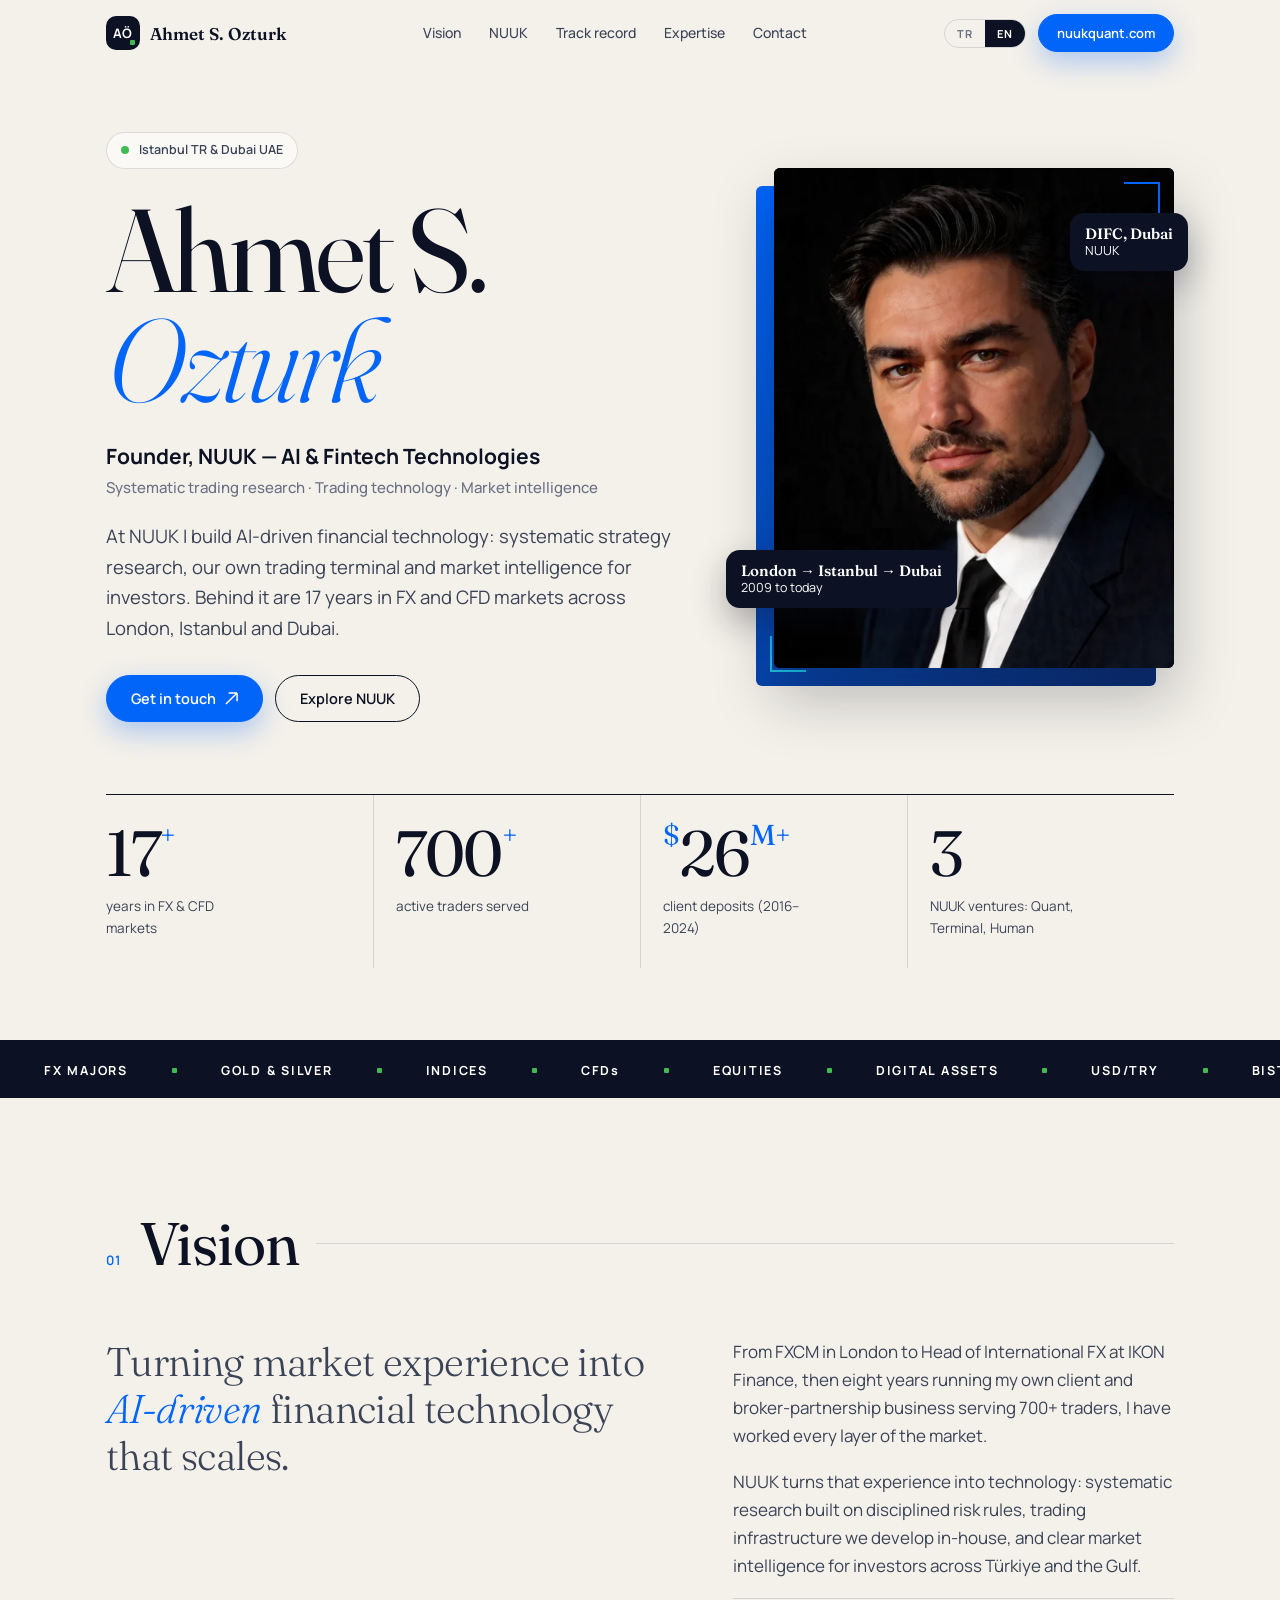
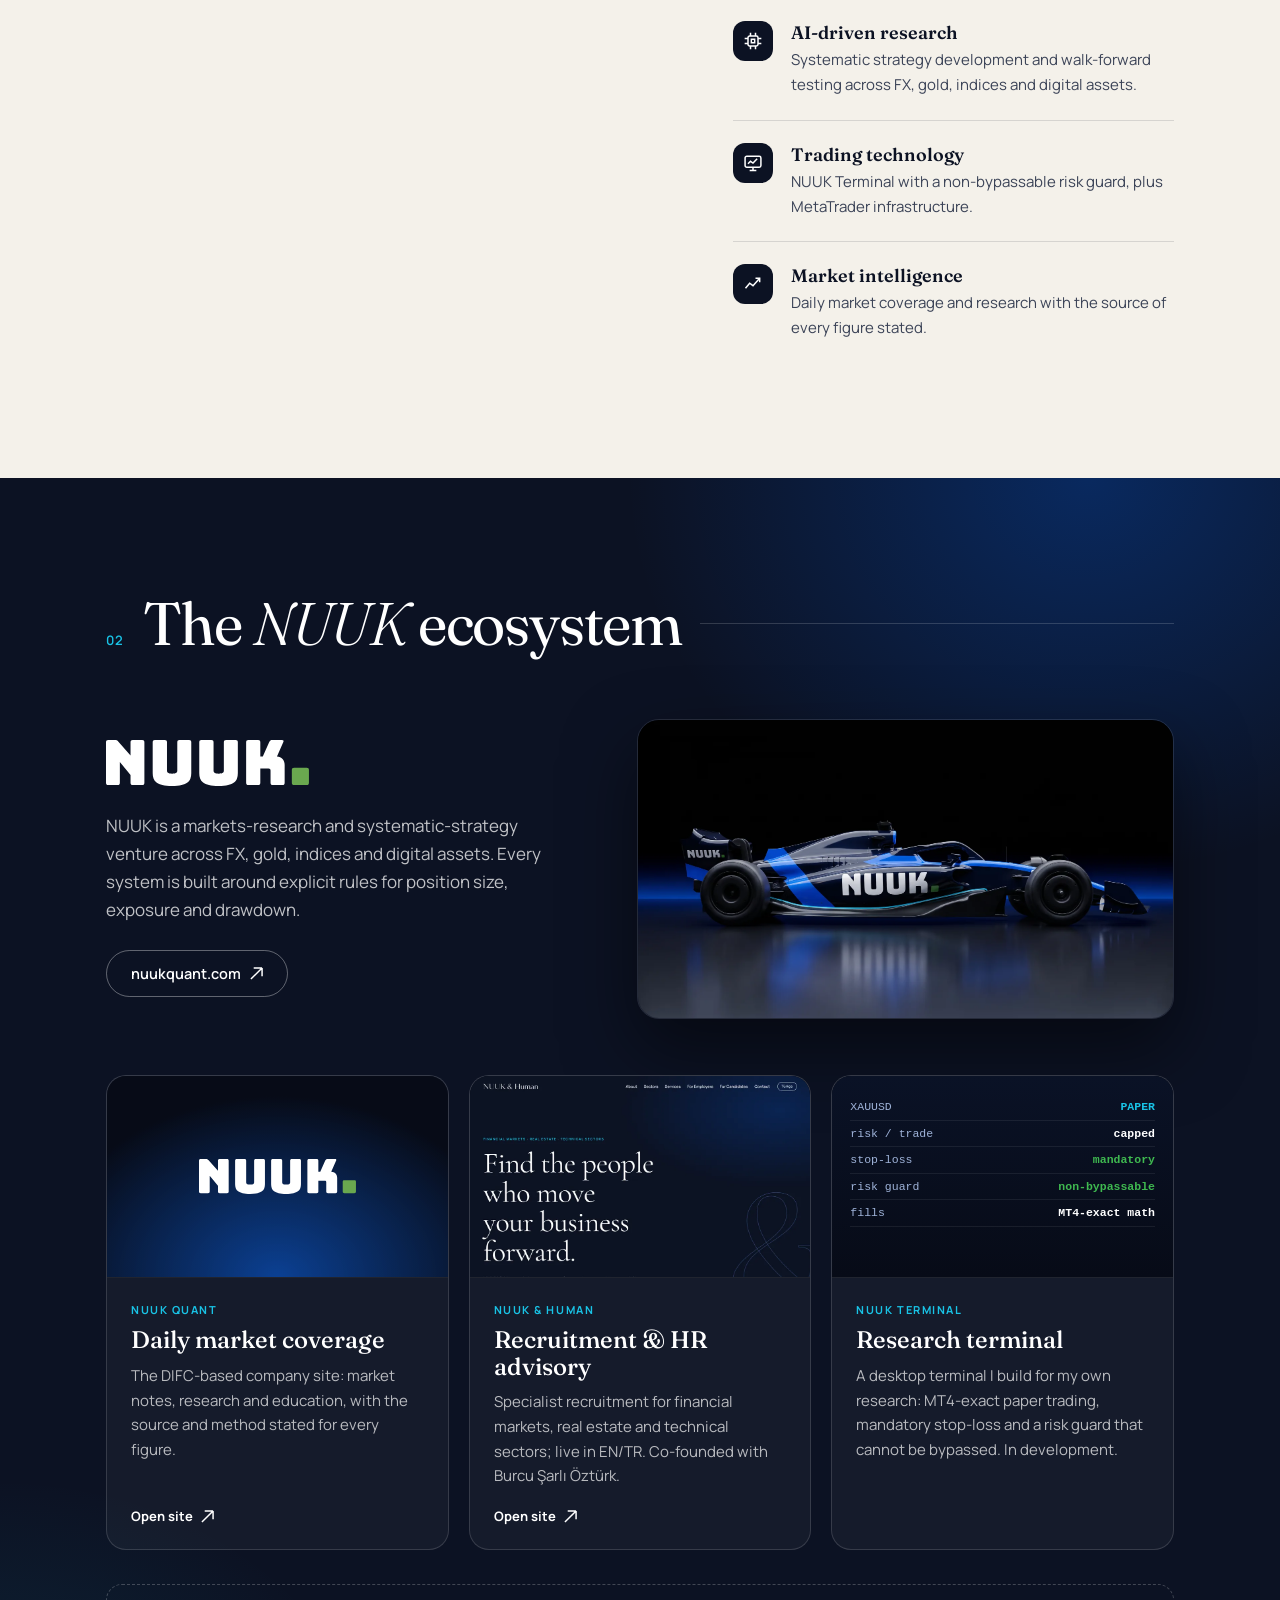
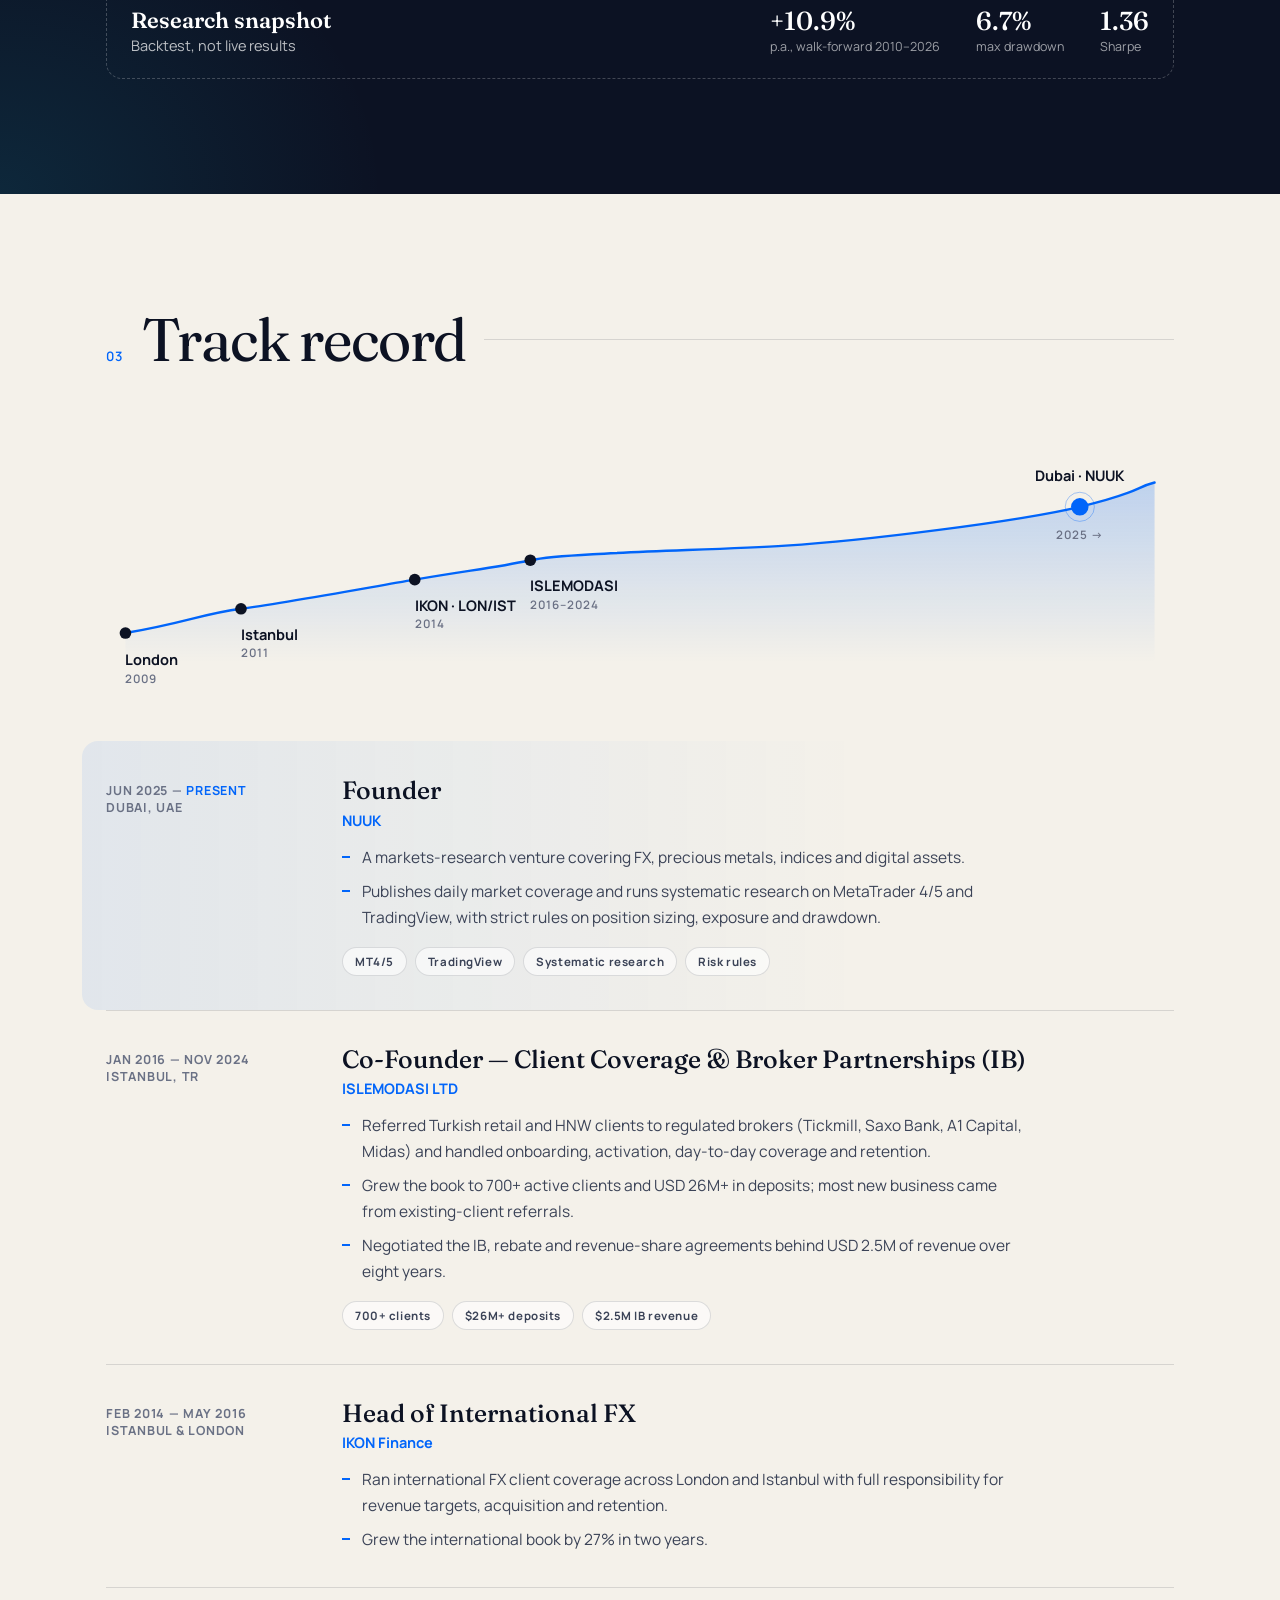
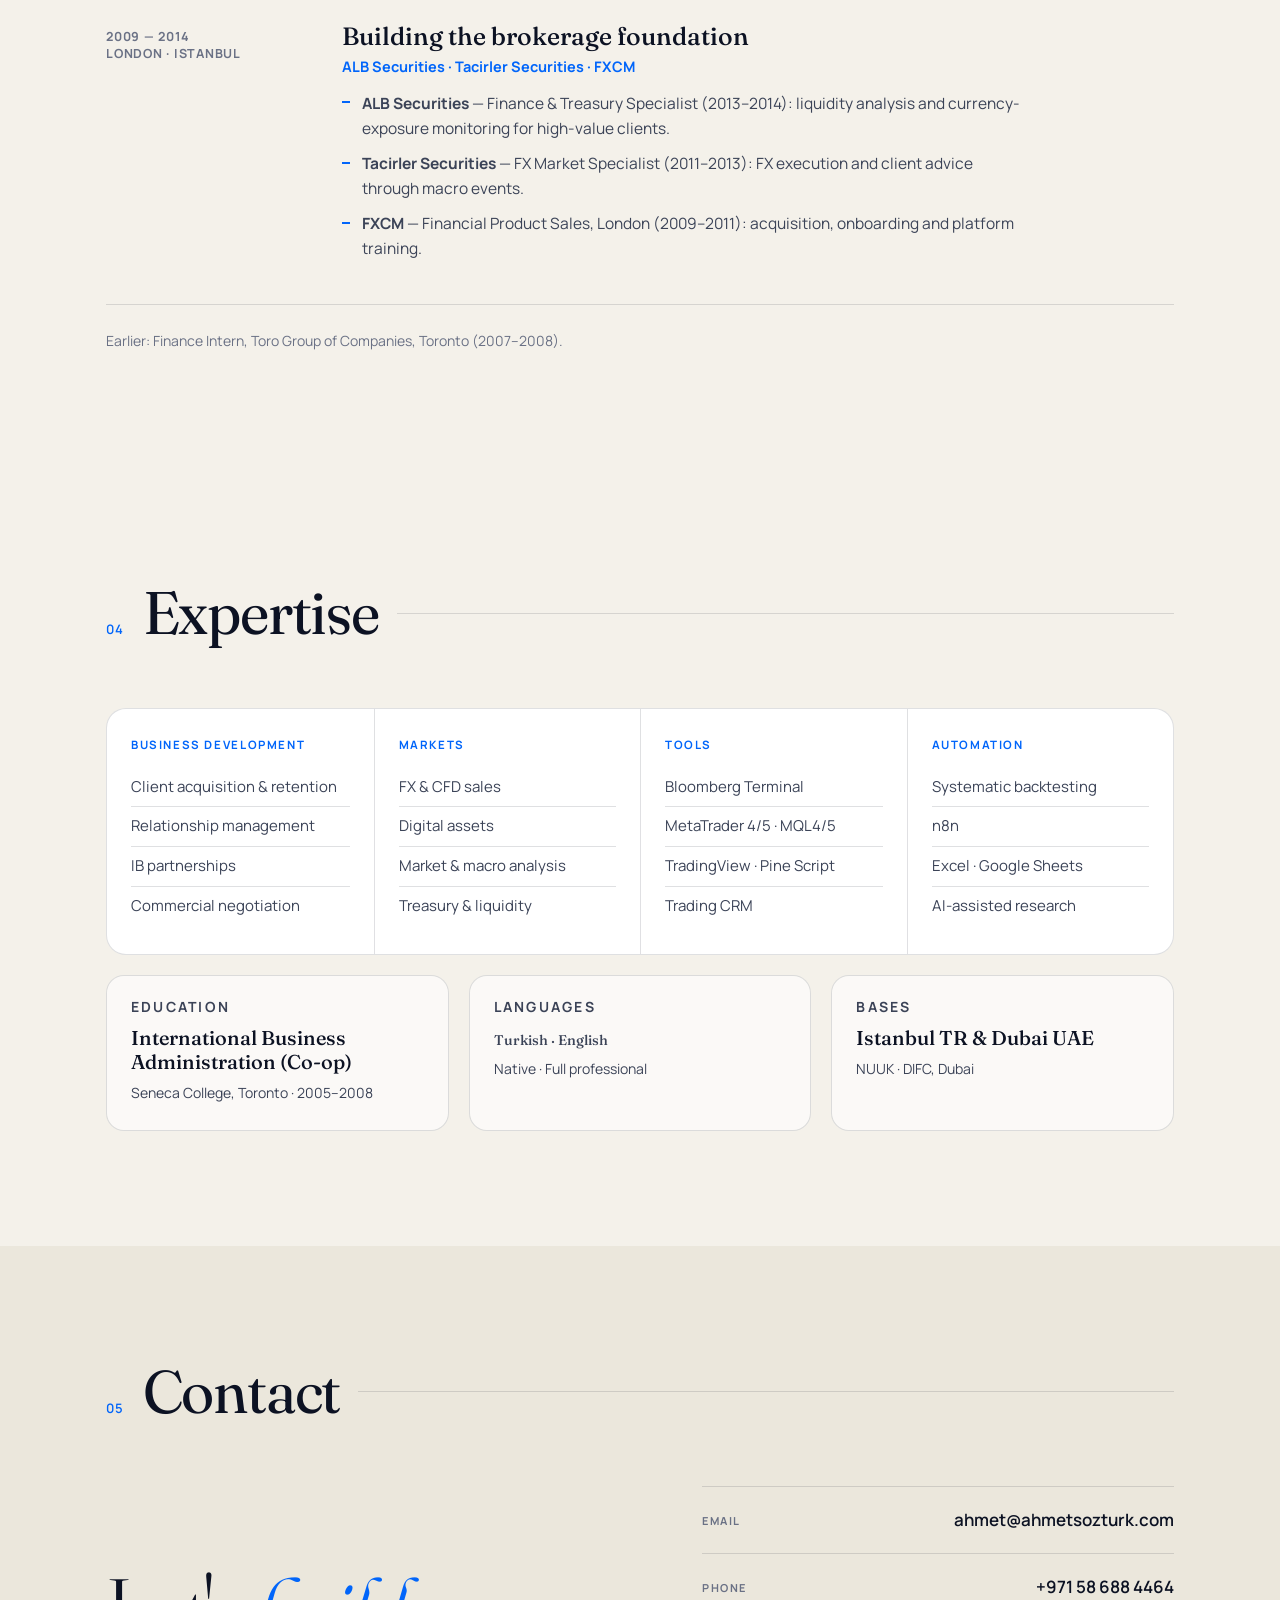
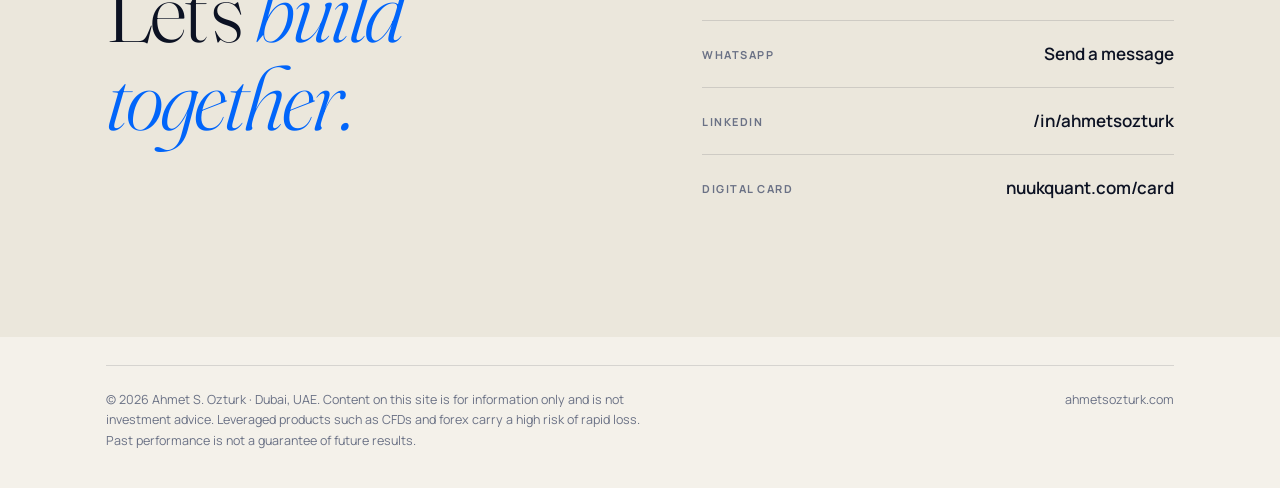
==== index.html @ fd81c2d7 "feat: reposition site as NUUK founder, AI & fintech technologies Co-Authored-By: Claude Opus 5.5 <no" ====
<!DOCTYPE html>
<html lang="en" class="no-js">
<head>
<meta charset="UTF-8">
<meta name="viewport" content="width=device-width,initial-scale=1">
<title>Ahmet S. Ozturk — Founder of NUUK | AI &amp; Fintech Technologies, Istanbul &amp; Dubai</title>
<meta name="description" content="Ahmet S. Ozturk is the founder of NUUK, building AI-driven fintech: systematic trading research, a proprietary trading terminal and market intelligence. 17 years in FX and CFD markets across London, Istanbul and Dubai.">
<meta name="author" content="Ahmet S. Ozturk">
<meta name="robots" content="index, follow, max-image-preview:large">
<meta name="theme-color" content="#f4f1ea">
<link rel="canonical" href="https://ahmetsozturk.com/">
<link rel="icon" type="image/svg+xml" href="assets/favicon.svg">
<link rel="apple-touch-icon" href="assets/apple-touch-icon.png">
<meta property="og:type" content="profile">
<meta property="og:url" content="https://ahmetsozturk.com/">
<meta property="og:site_name" content="Ahmet S. Ozturk">
<meta property="og:title" content="Ahmet S. Ozturk — Founder of NUUK · AI &amp; Fintech Technologies">
<meta property="og:description" content="Building AI-driven fintech at NUUK: systematic trading research, a proprietary trading terminal and market intelligence. Istanbul &amp; Dubai.">
<meta property="og:image" content="https://ahmetsozturk.com/assets/og-image.png">
<meta property="og:image:width" content="1200"><meta property="og:image:height" content="630">
<meta property="og:image:alt" content="Ahmet S. Ozturk — Founder of NUUK, AI &amp; Fintech Technologies">
<meta property="og:locale" content="en_US"><meta property="og:locale:alternate" content="tr_TR">
<meta name="twitter:card" content="summary_large_image">
<meta name="twitter:title" content="Ahmet S. Ozturk — Founder of NUUK · AI &amp; Fintech">
<meta name="twitter:description" content="AI-driven fintech at NUUK: trading research, a proprietary terminal and market intelligence. Istanbul &amp; Dubai.">
<meta name="twitter:image" content="https://ahmetsozturk.com/assets/og-image.png">
<script type="application/ld+json">
{"@context":"https://schema.org","@type":"Person","name":"Ahmet S. Ozturk","givenName":"Ahmet","familyName":"Ozturk","url":"https://ahmetsozturk.com/","image":"https://ahmetsozturk.com/assets/og-image.png","jobTitle":"Founder, NUUK — AI & Fintech Technologies","email":"mailto:ahmet@ahmetsozturk.com","telephone":"+971586884464","knowsLanguage":["en","tr"],"address":{"@type":"PostalAddress","addressLocality":"Dubai","addressCountry":"AE"},"worksFor":{"@type":"Organization","name":"NUUK","url":"https://www.nuukquant.com/"},"alumniOf":{"@type":"CollegeOrUniversity","name":"Seneca College of Applied Arts and Technology"},"knowsAbout":["Fintech","AI-driven trading research","Systematic trading","Trading technology","FX and CFD markets","Digital assets","Market and macro analysis"],"sameAs":["https://www.linkedin.com/in/ahmetsozturk/","https://www.nuukquant.com/"]}
</script>
<link rel="preconnect" href="https://fonts.googleapis.com"><link rel="preconnect" href="https://fonts.gstatic.com" crossorigin>
<link href="https://fonts.googleapis.com/css2?family=Fraunces:ital,opsz,wght@0,9..144,300;0,9..144,400;0,9..144,500;0,9..144,600;1,9..144,300&family=Manrope:wght@400;500;600;700&display=swap" rel="stylesheet">
<link rel="stylesheet" href="assets/css/site.css">
</head>
<body>
<a class="skip" href="#main"><span data-tr>İçeriğe geç</span><span data-en>Skip to content</span></a>
<nav class="top" aria-label="Main">
  <div class="nav-in">
    <a href="#top" class="brand"><span class="mono" aria-hidden="true">AÖ</span>Ahmet S. Ozturk</a>
    <div class="links">
      <a href="#profile"><span data-tr>Vizyon</span><span data-en>Vision</span></a>
      
      <a href="#nuuk">NUUK</a>
      <a href="#career"><span data-tr>Yolculuk</span><span data-en>Track record</span></a>
      <a href="#skills"><span data-tr>Uzmanlık</span><span data-en>Expertise</span></a>
      <a href="#contact"><span data-tr>İletişim</span><span data-en>Contact</span></a>
    </div>
    <div class="nav-r">
      <div class="lang" role="group" aria-label="Language"><button data-l="tr" aria-pressed="false">TR</button><button data-l="en" aria-pressed="true">EN</button></div>
      <a class="btn solid sm" href="https://www.nuukquant.com/" target="_blank" rel="noopener">nuukquant.com</a>
    </div>
  </div>
</nav>

<main id="main">
<header class="hero" id="top">
  <div class="wrap">
    <div class="hero-grid">
      <div>
        <div class="avail rv"><i></i>Istanbul TR &amp; Dubai UAE</div>
        <h1 class="rv">Ahmet S.<br><em>Ozturk</em></h1>
        <p class="role rv"><span data-tr>Kurucu, NUUK — Yapay Zekâ ve Fintech Teknolojileri</span><span data-en>Founder, NUUK — AI &amp; Fintech Technologies</span></p>
        <p class="sub rv"><span data-tr>Sistematik trading araştırması · Trading teknolojisi · Piyasa istihbaratı</span><span data-en>Systematic trading research · Trading technology · Market intelligence</span></p>
        <p class="lead rv"><span data-tr>NUUK’ta yapay zekâ destekli finans teknolojileri geliştiriyorum: sistematik strateji araştırması, kendi trading terminalimiz ve yatırımcılar için piyasa istihbaratı. Arkasında Londra, İstanbul ve Dubai’de 17 yıllık FX ve CFD piyasa deneyimi var.</span><span data-en>At NUUK I build AI-driven financial technology: systematic strategy research, our own trading terminal and market intelligence for investors. Behind it are 17 years in FX and CFD markets across London, Istanbul and Dubai.</span></p>
        <div class="cta rv">
          <a class="btn solid" href="#contact"><span data-tr>İletişime geç</span><span data-en>Get in touch</span> <svg width="13" height="13" viewBox="0 0 14 14" fill="none" aria-hidden="true"><path d="M1 13L13 1M13 1H4M13 1V10" stroke="currentColor" stroke-width="1.6"/></svg></a>
          <a class="btn line" href="#nuuk"><span data-tr>NUUK’u keşfet</span><span data-en>Explore NUUK</span></a>
        </div>
      </div>
      <div class="arch rv" aria-hidden="false">
        <div class="arch-ring"></div>
        <div class="arch-clip">
          
          <img class="me" src="assets/img/portrait-900.webp" srcset="assets/img/portrait-560.webp 560w, assets/img/portrait-900.webp 900w" sizes="430px" width="900" height="1117" alt="Portrait of Ahmet S. Ozturk" fetchpriority="high">
        </div>
        <div class="tag a"><b>London → Istanbul → Dubai</b><span data-tr>2009'dan bugüne</span><span data-en>2009 to today</span></div>
        <div class="tag b"><b>DIFC, Dubai</b>NUUK</div>
      </div>
    </div>
    <div class="stats rv">
      <div class="stat"><div class="n"><span data-count="17">17</span><sup>+</sup></div><div class="l"><span data-tr>yıl FX ve CFD piyasalarında</span><span data-en>years in FX &amp; CFD markets</span></div></div>
      <div class="stat"><div class="n"><span data-count="700">700</span><sup>+</sup></div><div class="l"><span data-tr>hizmet verilen aktif trader</span><span data-en>active traders served</span></div></div>
      <div class="stat"><div class="n"><sup>$</sup><span data-count="26">26</span><sup>M+</sup></div><div class="l"><span data-tr>müşteri yatırımı (2016–2024)</span><span data-en>client deposits (2016–2024)</span></div></div>
      <div class="stat"><div class="n"><span data-count="3">3</span></div><div class="l"><span data-tr>NUUK girişimi: Quant, Terminal, Human</span><span data-en>NUUK ventures: Quant, Terminal, Human</span></div></div>
    </div>
  </div>
  <div class="ticker" aria-hidden="true" style="margin-top:72px"><div class="ticker-in">
    <span>FX MAJORS</span><span>GOLD &amp; SILVER</span><span>INDICES</span><span>CFDs</span><span>EQUITIES</span><span>DIGITAL ASSETS</span><span>USD/TRY</span><span>BIST 100</span><span>MACRO</span><span>IB PARTNERSHIPS</span><span>FX MAJORS</span><span>GOLD &amp; SILVER</span><span>INDICES</span><span>CFDs</span><span>EQUITIES</span><span>DIGITAL ASSETS</span><span>USD/TRY</span><span>BIST 100</span><span>MACRO</span><span>IB PARTNERSHIPS</span>
  </div></div>
</header>

<section id="profile">
  <div class="wrap">
    <div class="head rv"><span class="num">01</span><h2><span data-tr>Vizyon</span><span data-en>Vision</span></h2><span class="rule"></span></div>
    <div class="profile">
      <div class="rv">
        <p class="pull"><span data-tr>Piyasa tecrübesini <em>yapay zekâ ile</em> ölçeklenebilir finans teknolojisine dönüştürüyorum.</span><span data-en>Turning market experience into <em>AI-driven</em> financial technology that scales.</span></p>
      </div>
      <div class="rv">
        <p><span data-tr>FXCM Londra’dan IKON Finance’teki Uluslararası FX Başkanlığı’na, ardından sekiz yıl boyunca 700’ü aşkın trader’a hizmet veren kendi müşteri ve aracı kurum ortaklığı işime kadar piyasaların her katmanında çalıştım.</span><span data-en>From FXCM in London to Head of International FX at IKON Finance, then eight years running my own client and broker-partnership business serving 700+ traders, I have worked every layer of the market.</span></p>
        <p><span data-tr>NUUK bu deneyimi teknolojiye çeviriyor: disiplinli risk kurallarıyla çalışan sistematik araştırma, kendi geliştirdiğimiz trading altyapısı ve Türkiye ile Körfez’deki yatırımcılar için anlaşılır piyasa istihbaratı.</span><span data-en>NUUK turns that experience into technology: systematic research built on disciplined risk rules, trading infrastructure we develop in-house, and clear market intelligence for investors across Türkiye and the Gulf.</span></p>
        <div class="pillars">
          <div class="pillar"><span class="ic"><svg width="20" height="20" viewBox="0 0 24 24" fill="none" stroke="#fff" stroke-width="1.8"><rect x="6" y="6" width="12" height="12" rx="2"/><path d="M10 10h4v4h-4zM9 2v4M15 2v4M9 18v4M15 18v4M2 9h4M2 15h4M18 9h4M18 15h4"/></svg></span><div><b><span data-tr>Yapay zekâ destekli araştırma</span><span data-en>AI-driven research</span></b><p><span data-tr>FX, altın, endeks ve dijital varlıklarda sistematik strateji geliştirme ve walk-forward test.</span><span data-en>Systematic strategy development and walk-forward testing across FX, gold, indices and digital assets.</span></p></div></div>
          <div class="pillar"><span class="ic"><svg width="20" height="20" viewBox="0 0 24 24" fill="none" stroke="#fff" stroke-width="1.8"><rect x="2.5" y="4" width="19" height="13" rx="2"/><path d="M8 21h8M12 17v4M6 13l3-3 3 2 5-5"/></svg></span><div><b><span data-tr>Trading teknolojisi</span><span data-en>Trading technology</span></b><p><span data-tr>Atlanamayan risk korumasına sahip NUUK Terminal ve MetaTrader altyapısı.</span><span data-en>NUUK Terminal with a non-bypassable risk guard, plus MetaTrader infrastructure.</span></p></div></div>
          <div class="pillar"><span class="ic"><svg width="20" height="20" viewBox="0 0 24 24" fill="none" stroke="#fff" stroke-width="1.8"><path d="M3 17l5-6 4 3 8-9"/><path d="M15 5h5v5"/></svg></span><div><b><span data-tr>Piyasa istihbaratı</span><span data-en>Market intelligence</span></b><p><span data-tr>Günlük piyasa kapsamı ve her rakamın kaynağı belirtilmiş araştırma içerikleri.</span><span data-en>Daily market coverage and research with the source of every figure stated.</span></p></div></div>
        </div>
      </div>
    </div>
  </div>
</section>

<section id="nuuk" class="dark">
  <div class="wrap">
    <div class="head rv"><span class="num">02</span><h2><span data-tr><em>NUUK</em> ekosistemi</span><span data-en>The <em>NUUK</em> ecosystem</span></h2><span class="rule"></span></div>
    <div class="nuuk-hero">
      <div class="rv">
        <img class="wm" src="assets/img/nuuk-wordmark-white.svg" alt="NUUK" width="65" height="46">
        <p><span data-tr>NUUK; FX, altın, endeks ve dijital varlıklar üzerinde disiplinli piyasa araştırması ve sistematik strateji geliştirme girişimi. Her sistem; pozisyon büyüklüğü, maruziyet ve drawdown kurallarıyla tasarlanıyor.</span><span data-en>NUUK is a markets-research and systematic-strategy venture across FX, gold, indices and digital assets. Every system is built around explicit rules for position size, exposure and drawdown.</span></p>
        <a class="btn onDark" href="https://www.nuukquant.com/" target="_blank" rel="noopener">nuukquant.com <svg width="13" height="13" viewBox="0 0 14 14" fill="none" aria-hidden="true"><path d="M1 13L13 1M13 1H4M13 1V10" stroke="currentColor" stroke-width="1.6"/></svg></a>
      </div>
      <div class="car rv"><img src="assets/img/nuuk-f1.webp" alt="NUUK-liveried race car in a dark studio" width="900" height="502" loading="lazy"></div>
    </div>
    <div class="vgrid">
      <a class="vcard rv" href="https://www.nuukquant.com/" target="_blank" rel="noopener">
        <div class="vmedia" style="display:grid;place-items:center;background:radial-gradient(70% 90% at 50% 100%,rgb(1 101 250 / .5),#070b17)"><img src="assets/img/nuuk-wordmark-white.svg" alt="" style="width:46%;height:auto;object-fit:contain" loading="lazy"></div>
        <div class="vbody"><span class="k">NUUK Quant</span><h3><span data-tr>Günlük piyasa kapsamı</span><span data-en>Daily market coverage</span></h3><p><span data-tr>DIFC merkezli kurumsal site: piyasa notları, araştırma ve eğitim içerikleri; her rakamın kaynağı ve yöntemi belirtilir.</span><span data-en>The DIFC-based company site: market notes, research and education, with the source and method stated for every figure.</span></p><span class="go"><span data-tr>Siteyi aç</span><span data-en>Open site</span> <svg width="13" height="13" viewBox="0 0 14 14" fill="none" aria-hidden="true"><path d="M1 13L13 1M13 1H4M13 1V10" stroke="currentColor" stroke-width="1.6"/></svg></span></div>
      </a>
      <a class="vcard rv" href="https://ahmetsozt.github.io/nuukandhuman/" target="_blank" rel="noopener">
        <div class="vmedia"><img src="assets/img/nuukandhuman.webp" alt="NUUK &amp; Human website" width="1200" height="611" loading="lazy"></div>
        <div class="vbody"><span class="k">NUUK &amp; Human</span><h3><span data-tr>İşe alım ve İK danışmanlığı</span><span data-en>Recruitment &amp; HR advisory</span></h3><p><span data-tr>Finansal piyasalar, gayrimenkul ve teknik sektörlere odaklı uzman işe alım; TR/EN yayında. Burcu Şarlı Öztürk ile birlikte kuruldu.</span><span data-en>Specialist recruitment for financial markets, real estate and technical sectors; live in EN/TR. Co-founded with Burcu Şarlı Öztürk.</span></p><span class="go"><span data-tr>Siteyi aç</span><span data-en>Open site</span> <svg width="13" height="13" viewBox="0 0 14 14" fill="none" aria-hidden="true"><path d="M1 13L13 1M13 1H4M13 1V10" stroke="currentColor" stroke-width="1.6"/></svg></span></div>
      </a>
      <div class="vcard rv">
        <div class="vmedia"><div class="term" aria-hidden="true">
          <div class="r"><span>XAUUSD</span><b class="cy">PAPER</b></div><div class="r"><span>risk / trade</span><b>capped</b></div><div class="r"><span>stop-loss</span><b class="ok">mandatory</b></div><div class="r"><span>risk guard</span><b class="ok">non-bypassable</b></div><div class="r"><span>fills</span><b>MT4-exact math</b></div></div></div>
        <div class="vbody"><span class="k">NUUK Terminal</span><h3><span data-tr>Araştırma terminali</span><span data-en>Research terminal</span></h3><p><span data-tr>Kendi araştırmam için geliştirdiğim masaüstü terminal: MT4 matematiğiyle sanal işlem, zorunlu stop-loss ve atlanamayan risk koruması. Geliştirme aşamasında.</span><span data-en>A desktop terminal I build for my own research: MT4-exact paper trading, mandatory stop-loss and a risk guard that cannot be bypassed. In development.</span></p></div>
      </div>
    </div>
    <div class="note rv">
      <div><b><span data-tr>Araştırma anlık görüntüsü</span><span data-en>Research snapshot</span></b><span data-tr>Geriye dönük test; canlı sonuç değildir</span><span data-en>Backtest, not live results</span></div>
      <div class="bt"><div><strong>+10.9%</strong><span data-tr>yıllık, walk-forward 2010–2026</span><span data-en>p.a., walk-forward 2010–2026</span></div><div><strong>6.7%</strong><span data-tr>maks. drawdown</span><span data-en>max drawdown</span></div><div><strong>1.36</strong>Sharpe</div></div>
    </div>
  </div>
</section>

<section id="career">
  <div class="wrap">
    <div class="head rv"><span class="num">03</span><h2><span data-tr>Yolculuk</span><span data-en>Track record</span></h2><span class="rule"></span></div>
    <div class="route" role="img" aria-label="Career route 2009 to 2026: London, Istanbul, Dubai">
      <svg viewBox="0 0 1100 250">
        <defs><linearGradient id="rg" x1="0" y1="0" x2="0" y2="1"><stop offset="0" stop-color="#0165fa" stop-opacity=".22"/><stop offset="1" stop-color="#0165fa" stop-opacity="0"/></linearGradient></defs>
        <path class="area" d="M20 205 C80 195 100 185 139 180 S260 160 318 150 S400 138 437 130 S620 120 700 115 S940 90 1003 75 S1060 55 1080 50 L1080 235 L20 235Z"/>
        <path class="path" pathLength="1" d="M20 205 C80 195 100 185 139 180 S260 160 318 150 S400 138 437 130 S620 120 700 115 S940 90 1003 75 S1060 55 1080 50"/>
        <g fill="#0c1223"><circle cx="20" cy="205" r="6"/><circle cx="139" cy="180" r="6"/><circle cx="318" cy="150" r="6"/><circle cx="437" cy="130" r="6"/></g>
        <circle cx="1003" cy="75" r="9" fill="#0165fa"/><circle cx="1003" cy="75" r="15" fill="none" stroke="#0165fa" stroke-opacity=".35"/>
        <g text-anchor="start"><text class="city" x="20" y="238">London</text><text class="yrs" x="20" y="256">2009</text>
        <text class="city" x="139" y="212">Istanbul</text><text class="yrs" x="139" y="230">2011</text>
        <text class="city" x="318" y="182">IKON · LON/IST</text><text class="yrs" x="318" y="200">2014</text>
        <text class="city" x="437" y="162">ISLEMODASI</text><text class="yrs" x="437" y="180">2016–2024</text></g>
        <text class="city" x="1003" y="48" text-anchor="middle">Dubai · NUUK</text><text class="yrs" x="1003" y="108" text-anchor="middle">2025 →</text>
      </svg>
    </div>

    <div class="job hl rv">
      <div class="when">Jun 2025 — <span class="now"><span data-tr>Şu an</span><span data-en>Present</span></span><br>Dubai, UAE</div>
      <div><h3><span data-tr>Kurucu</span><span data-en>Founder</span></h3><div class="co">NUUK</div>
        <ul><li><span data-tr>FX, kıymetli madenler, endeksler ve dijital varlıkları kapsayan bir piyasa araştırma girişimi.</span><span data-en>A markets-research venture covering FX, precious metals, indices and digital assets.</span></li>
        <li><span data-tr>Günlük piyasa kapsamı yayınlıyor; MetaTrader 4/5 ve TradingView üzerinde pozisyon büyüklüğü, maruziyet ve drawdown kurallarıyla sistematik araştırma yürütüyorum.</span><span data-en>Publishes daily market coverage and runs systematic research on MetaTrader 4/5 and TradingView, with strict rules on position sizing, exposure and drawdown.</span></li></ul>
        <div class="chips"><span class="chip">MT4/5</span><span class="chip">TradingView</span><span class="chip">Systematic research</span><span class="chip">Risk rules</span></div></div>
    </div>
    <div class="job rv">
      <div class="when">Jan 2016 — Nov 2024<br>Istanbul, TR</div>
      <div><h3><span data-tr>Kurucu Ortak — Müşteri Kapsama ve Aracı Kurum Ortaklıkları (IB)</span><span data-en>Co-Founder — Client Coverage &amp; Broker Partnerships (IB)</span></h3><div class="co">ISLEMODASI LTD</div>
        <ul><li><span data-tr>Türk bireysel ve yüksek net değerli müşterileri düzenlenmiş aracı kurumlara (Tickmill, Saxo Bank, A1 Capital, Midas) yönlendirdim; onboarding, aktivasyon, günlük kapsama ve elde tutmayı yönettim.</span><span data-en>Referred Turkish retail and HNW clients to regulated brokers (Tickmill, Saxo Bank, A1 Capital, Midas) and handled onboarding, activation, day-to-day coverage and retention.</span></li>
        <li><span data-tr>Portföyü 700+ aktif müşteriye ve 26M$+ yatırıma büyüttüm; yeni işin çoğu mevcut müşteri tavsiyelerinden geldi.</span><span data-en>Grew the book to 700+ active clients and USD 26M+ in deposits; most new business came from existing-client referrals.</span></li>
        <li><span data-tr>Sekiz yılda 2,5M$ gelirin arkasındaki IB, rebate ve gelir paylaşımı anlaşmalarını müzakere ettim.</span><span data-en>Negotiated the IB, rebate and revenue-share agreements behind USD 2.5M of revenue over eight years.</span></li></ul>
        <div class="chips"><span class="chip">700+ clients</span><span class="chip">$26M+ deposits</span><span class="chip">$2.5M IB revenue</span></div></div>
    </div>
    <div class="job rv">
      <div class="when">Feb 2014 — May 2016<br>Istanbul &amp; London</div>
      <div><h3><span data-tr>Uluslararası FX Başkanı</span><span data-en>Head of International FX</span></h3><div class="co">IKON Finance</div>
        <ul><li><span data-tr>Londra ve İstanbul'da uluslararası FX müşteri kapsamasını, gelir hedefi, kazanım ve elde tutma sorumluluğuyla yönettim.</span><span data-en>Ran international FX client coverage across London and Istanbul with full responsibility for revenue targets, acquisition and retention.</span></li>
        <li><span data-tr>Uluslararası portföyü iki yılda %27 büyüttüm.</span><span data-en>Grew the international book by 27% in two years.</span></li></ul></div>
    </div>
    <div class="job rv">
      <div class="when">2009 — 2014<br>London · Istanbul</div>
      <div><h3><span data-tr>Kurumsal piyasalarda yükseliş</span><span data-en>Building the brokerage foundation</span></h3><div class="co">ALB Securities · Tacirler Securities · FXCM</div>
        <ul><li><b>ALB Securities</b> — <span data-tr>Finans ve Hazine Uzmanı (2013–2014): yüksek değerli müşteriler için likidite analizi, kur maruziyeti takibi.</span><span data-en>Finance &amp; Treasury Specialist (2013–2014): liquidity analysis and currency-exposure monitoring for high-value clients.</span></li>
        <li><b>Tacirler Securities</b> — <span data-tr>Döviz Piyasası Uzmanı (2011–2013): FX işlemleri, makro olaylarda müşteri danışmanlığı.</span><span data-en>FX Market Specialist (2011–2013): FX execution and client advice through macro events.</span></li>
        <li><b>FXCM</b> — <span data-tr>Finansal Ürün Satışı, Londra (2009–2011): müşteri kazanımı, onboarding ve platform eğitimi.</span><span data-en>Financial Product Sales, London (2009–2011): acquisition, onboarding and platform training.</span></li></ul></div>
    </div>
    <p class="earlier rv"><span data-tr>Daha öncesi: Finans Stajyeri, Toro Group of Companies, Toronto (2007–2008).</span><span data-en>Earlier: Finance Intern, Toro Group of Companies, Toronto (2007–2008).</span></p>
  </div>
</section>


<section id="skills">
  <div class="wrap">
    <div class="head rv"><span class="num">04</span><h2><span data-tr>Uzmanlık</span><span data-en>Expertise</span></h2><span class="rule"></span></div>
    <div class="skills rv">
      <div class="sk"><h4><span data-tr>İş geliştirme</span><span data-en>Business development</span></h4><ul><li><span data-tr>Müşteri kazanımı ve elde tutma</span><span data-en>Client acquisition &amp; retention</span></li><li><span data-tr>İlişki yönetimi</span><span data-en>Relationship management</span></li><li><span data-tr>IB ortaklıkları</span><span data-en>IB partnerships</span></li><li><span data-tr>Ticari müzakere</span><span data-en>Commercial negotiation</span></li></ul></div>
      <div class="sk"><h4><span data-tr>Piyasalar</span><span data-en>Markets</span></h4><ul><li><span data-tr>FX ve CFD satışı</span><span data-en>FX &amp; CFD sales</span></li><li><span data-tr>Dijital varlıklar</span><span data-en>Digital assets</span></li><li><span data-tr>Piyasa ve makro analiz</span><span data-en>Market &amp; macro analysis</span></li><li><span data-tr>Hazine ve likidite</span><span data-en>Treasury &amp; liquidity</span></li></ul></div>
      <div class="sk"><h4><span data-tr>Araçlar</span><span data-en>Tools</span></h4><ul><li>Bloomberg Terminal</li><li>MetaTrader 4/5 · MQL4/5</li><li>TradingView · Pine Script</li><li>Trading CRM</li></ul></div>
      <div class="sk"><h4><span data-tr>Otomasyon</span><span data-en>Automation</span></h4><ul><li><span data-tr>Sistematik backtest</span><span data-en>Systematic backtesting</span></li><li>n8n</li><li>Excel · Google Sheets</li><li><span data-tr>AI destekli araştırma</span><span data-en>AI-assisted research</span></li></ul></div>
    </div>
    <div class="edu">
      <div class="ebox rv"><span class="label"><span data-tr>Eğitim</span><span data-en>Education</span></span><b>International Business Administration (Co-op)</b><span>Seneca College, Toronto · 2005–2008</span></div>
      <div class="ebox rv"><span class="label"><span data-tr>Diller</span><span data-en>Languages</span></span><b><span data-tr>Türkçe · İngilizce</span><span data-en>Turkish · English</span></b><span><span data-tr>Ana dil · Tam profesyonel</span><span data-en>Native · Full professional</span></span></div>
      <div class="ebox rv"><span class="label"><span data-tr>Merkezler</span><span data-en>Bases</span></span><b>Istanbul TR &amp; Dubai UAE</b><span>NUUK · DIFC, Dubai</span></div>
    </div>
  </div>
</section>

<section id="contact" class="contact">
  <div class="wrap">
    <div class="head rv"><span class="num">05</span><h2><span data-tr>İletişim</span><span data-en>Contact</span></h2><span class="rule"></span></div>
    <div class="cgrid">
      <p class="big rv"><span data-tr>Birlikte <em>inşa edelim.</em></span><span data-en>Let's <em>build together.</em></span></p>
      <div class="rv">
        <a class="crow" href="mailto:ahmet@ahmetsozturk.com"><span class="k">Email</span><span class="v">ahmet@ahmetsozturk.com</span></a>
        <a class="crow" href="tel:+971586884464"><span class="k"><span data-tr>Telefon</span><span data-en>Phone</span></span><span class="v">+971 58 688 4464</span></a>
        <a class="crow" href="https://wa.me/971586884464" target="_blank" rel="noopener"><span class="k">WhatsApp</span><span class="v"><span data-tr>Mesaj gönder</span><span data-en>Send a message</span></span></a>
        <a class="crow" href="https://www.linkedin.com/in/ahmetsozturk/" target="_blank" rel="noopener"><span class="k">LinkedIn</span><span class="v">/in/ahmetsozturk</span></a>
        <a class="crow" href="https://www.nuukquant.com/card/" target="_blank" rel="noopener"><span class="k"><span data-tr>Dijital kart</span><span data-en>Digital card</span></span><span class="v">nuukquant.com/card</span></a>
      </div>
    </div>
  </div>
</section>
</main>
<footer><div class="wrap"><div class="in"><p>© 2026 Ahmet S. Ozturk · Dubai, UAE. <span data-tr>Bu sitedeki içerik bilgilendirme amaçlıdır, yatırım tavsiyesi değildir. CFD ve forex gibi kaldıraçlı ürünlerde hızlı para kaybetme riski yüksektir. Geçmiş performans gelecek sonuçların garantisi değildir.</span><span data-en>Content on this site is for information only and is not investment advice. Leveraged products such as CFDs and forex carry a high risk of rapid loss. Past performance is not a guarantee of future results.</span></p><p>ahmetsozturk.com</p></div></div></footer>
<script src="assets/js/main.js" defer></script>
</body></html>
---- assets/css/site.css ----
:root{
  --paper:#f4f1ea; --paper-2:#ebe7dc; --white:#fff;
  --ink:#0c1223; --ink-2:#3b4357; --muted:#6a7185;
  --blue:#0165fa; --cyan:#19c3e6; --green:#3fb950;
  --line:rgb(12 18 35 / .13);
  --serif:"Fraunces",Georgia,serif; --sans:"Manrope",system-ui,sans-serif;
  --maxw:1180px; --pad:clamp(20px,5vw,56px);
  --ease:cubic-bezier(.16,1,.3,1);
}
*{box-sizing:border-box;margin:0;padding:0}
html{scroll-behavior:smooth;scroll-padding-top:84px}
body{background:var(--paper);color:var(--ink);font:400 17px/1.65 var(--sans);-webkit-font-smoothing:antialiased;overflow-x:hidden}
a{color:inherit;text-decoration:none}
img{max-width:100%;display:block}
:focus-visible{outline:2px solid var(--blue);outline-offset:3px;border-radius:4px}
.wrap{max-width:var(--maxw);margin:0 auto;padding:0 var(--pad)}
.label{font:700 11.5px/1 var(--sans);letter-spacing:.16em;text-transform:uppercase;color:var(--blue)}
.skip{position:absolute;left:-999px;top:8px;background:var(--ink);color:#fff;padding:10px 14px;z-index:99;border-radius:8px}
.skip:focus{left:8px}
[data-en]{display:none}
html[lang=en] [data-tr]{display:none}
html[lang=en] [data-en]{display:revert}
html[lang=en] .btn [data-en],html[lang=en] .chip [data-en]{display:inline}

/* nav */
nav.top{position:fixed;inset:0 0 auto;z-index:50;background:rgb(244 241 234 / .8);backdrop-filter:blur(14px);border-bottom:1px solid transparent;transition:border-color .3s}
nav.top.scrolled{border-color:var(--line)}
.nav-in{max-width:var(--maxw);margin:0 auto;padding:14px var(--pad);display:flex;align-items:center;justify-content:space-between;gap:20px}
.brand{display:flex;align-items:center;gap:10px;font:600 17px var(--serif)}
.mono{width:34px;height:34px;border-radius:10px;background:var(--ink);color:#fff;display:grid;place-items:center;font:700 13px var(--sans);letter-spacing:.02em;position:relative}
.mono::after{content:"";position:absolute;right:5px;bottom:5px;width:5px;height:5px;background:var(--green);border-radius:1px}
.links{display:flex;gap:28px}
.links a{font-size:14px;font-weight:500;color:var(--ink-2);transition:color .2s}
.links a:hover{color:var(--blue)}
.nav-r{display:flex;align-items:center;gap:12px}
.lang{display:flex;border:1px solid var(--line);border-radius:99px;overflow:hidden}
.lang button{background:none;border:0;padding:6px 12px;font:700 11px var(--sans);letter-spacing:.08em;color:var(--muted);cursor:pointer}
.lang button[aria-pressed=true]{background:var(--ink);color:#fff}
.btn{display:inline-flex;align-items:center;gap:9px;padding:13px 24px;border-radius:99px;font:600 14.5px var(--sans);border:1px solid var(--ink);transition:transform .25s var(--ease),background .25s,color .25s,box-shadow .25s;cursor:pointer;white-space:nowrap}
.btn.solid{background:var(--blue);border-color:var(--blue);color:#fff;box-shadow:0 10px 28px rgb(1 101 250 / .3)}
.btn.solid:hover{transform:translateY(-2px);box-shadow:0 14px 34px rgb(1 101 250 / .42)}
.btn.line:hover{background:var(--ink);color:#fff;transform:translateY(-2px)}
.btn.sm{padding:9px 18px;font-size:13px}
.btn.onDark{border-color:rgb(255 255 255 / .35);color:#fff}
.btn.onDark:hover{background:#fff;color:var(--ink)}

/* hero */
.hero{padding:132px 0 0;position:relative}
.hero-grid{display:grid;grid-template-columns:1.15fr .85fr;gap:clamp(28px,5vw,72px);align-items:center}
.avail{display:inline-flex;align-items:center;gap:10px;padding:7px 14px;border:1px solid var(--line);border-radius:99px;background:rgb(255 255 255 / .55);font-size:12.5px;font-weight:600;color:var(--ink-2);margin-bottom:26px}
.avail i{width:8px;height:8px;border-radius:50%;background:var(--green);box-shadow:0 0 0 0 rgb(63 185 80 / .6);animation:pulse 2.2s infinite}
@keyframes pulse{70%{box-shadow:0 0 0 9px rgb(63 185 80 / 0)}100%{box-shadow:0 0 0 0 rgb(63 185 80 / 0)}}
h1{font:400 clamp(54px,9.2vw,128px)/.94 var(--serif);letter-spacing:-.03em;font-variation-settings:"opsz" 144;margin-bottom:26px}
h1 em{font-style:italic;font-weight:300;color:var(--blue)}
.role{font:700 clamp(17px,2vw,21px)/1.35 var(--sans);margin-bottom:6px}
.sub{font-size:15px;color:var(--muted);margin-bottom:20px;font-weight:500}
.lead{font-size:clamp(16px,1.6vw,18.5px);color:var(--ink-2);max-width:54ch;margin-bottom:32px}
.cta{display:flex;flex-wrap:wrap;gap:12px}

.arch{position:relative;justify-self:end;width:min(100%,400px);aspect-ratio:4/5;margin:0 0 18px 18px}
.arch-ring{position:absolute;inset:0;transform:translate(-18px,18px);background:linear-gradient(135deg,var(--blue),#0a2a6e);border-radius:6px}
.arch-ring::after{content:"";position:absolute;left:14px;bottom:14px;width:34px;height:34px;border-left:2px solid var(--cyan);border-bottom:2px solid var(--cyan)}
.arch-clip{position:absolute;inset:0;border-radius:6px;overflow:hidden;background:#05070f;box-shadow:0 30px 60px rgb(12 18 35 / .25)}
.arch-clip::before{content:"";position:absolute;right:14px;top:14px;width:34px;height:34px;border-right:2px solid var(--blue);border-top:2px solid var(--blue);z-index:2}
.arch-clip canvas{display:none}
.arch-clip img.me{position:absolute;inset:0;width:100%;height:100%;object-fit:cover;object-position:50% 20%}
.tag{position:absolute;z-index:2;background:var(--ink);color:#fff;border-radius:14px;padding:11px 15px;font-size:12.5px;line-height:1.35;box-shadow:0 14px 34px rgb(12 18 35 / .3)}
.tag b{display:block;font:600 15px var(--serif)}
.tag.a{left:-48px;bottom:60px}.tag.b{right:-14px;top:9%}

.stats{display:grid;grid-template-columns:repeat(4,1fr);margin-top:72px;border-top:1px solid var(--ink)}
.stat{padding:26px 22px 28px 0}
.stat+.stat{padding-left:22px;border-left:1px solid var(--line)}
.stat .n{font:400 clamp(40px,5vw,64px)/1 var(--serif);letter-spacing:-.02em;font-variant-numeric:tabular-nums}
.stat .n sup{font-size:.45em;vertical-align:top;color:var(--blue)}
.stat .l{margin-top:10px;font-size:13.5px;color:var(--ink-2);max-width:20ch}

/* ticker */
.ticker{margin-top:0;background:var(--ink);color:#fff;overflow:hidden;white-space:nowrap;padding:15px 0}
.ticker-in{display:inline-flex;gap:44px;animation:tick 48s linear infinite;padding-left:44px}
.ticker span{font:700 12.5px var(--sans);letter-spacing:.14em;display:inline-flex;align-items:center;gap:44px}
.ticker span::after{content:"";width:5px;height:5px;background:var(--green);border-radius:1px}
@keyframes tick{to{transform:translateX(-50%)}}

section{padding:clamp(72px,9vw,128px) 0}
.head{display:flex;align-items:baseline;gap:18px;margin-bottom:clamp(36px,5vw,64px)}
.head .num{font:600 13px var(--sans);color:var(--blue);letter-spacing:.1em}
h2{font:400 clamp(34px,5vw,60px)/1.02 var(--serif);letter-spacing:-.02em}
h2 em{font-style:italic;font-weight:300}
.head .rule{flex:1;height:1px;background:var(--line);align-self:center}

/* profile */
.profile{display:grid;grid-template-columns:1.25fr 1fr;gap:clamp(32px,6vw,88px)}
.profile>div:first-child{align-self:start;position:sticky;top:110px}
.pull{font:300 clamp(26px,3.4vw,40px)/1.18 var(--serif);letter-spacing:-.015em}
.pull em{color:var(--blue)}
.profile p{color:var(--ink-2);margin-bottom:18px;max-width:58ch}
.pillars{display:grid;gap:0;margin-top:8px}
.pillar{padding:22px 0;border-top:1px solid var(--line);display:grid;grid-template-columns:44px 1fr;gap:14px}
.pillar b{font:600 18px var(--serif);display:block;margin-bottom:4px}
.pillar span.ic{width:40px;height:40px;border-radius:12px;background:var(--ink);display:grid;place-items:center}
.pillar p{margin:0;font-size:15px}

/* route */
.route{position:relative;margin-bottom:56px}
.route svg{width:100%;height:auto;overflow:visible}
.route .path{fill:none;stroke:var(--blue);stroke-width:2.5;stroke-linecap:round;stroke-dasharray:1;stroke-dashoffset:1}
.route.in .path{animation:draw 2.4s var(--ease) forwards}
@keyframes draw{to{stroke-dashoffset:0}}
.route .area{fill:url(#rg);opacity:0;transition:opacity 1.4s .8s}
.route.in .area{opacity:1}
.route text{font-family:var(--sans)}
.route .city{font-weight:700;font-size:15px;fill:var(--ink)}
.route .yrs{font-weight:600;font-size:12px;fill:var(--muted);letter-spacing:.08em}
.job{display:grid;grid-template-columns:200px 1fr;gap:36px;padding:34px 0;border-top:1px solid var(--line)}
.job .when{font:700 12.5px var(--sans);letter-spacing:.06em;color:var(--muted);text-transform:uppercase;padding-top:6px}
.job .when .now{color:var(--blue)}
.job h3{font:500 25px/1.15 var(--serif);margin-bottom:4px}
.job .co{font-weight:700;font-size:14.5px;color:var(--blue);margin-bottom:12px}
.job ul{list-style:none;display:grid;gap:9px;max-width:68ch}
.job li{color:var(--ink-2);font-size:15.5px;padding-left:20px;position:relative}
.job li::before{content:"";position:absolute;left:0;top:.7em;width:8px;height:2px;background:var(--blue)}
.chips{display:flex;flex-wrap:wrap;gap:8px;margin-top:16px}
.chip{font:700 11.5px var(--sans);letter-spacing:.05em;padding:6px 12px;border:1px solid var(--line);border-radius:99px;background:rgb(255 255 255 / .6);color:var(--ink-2)}
.job.hl{background:linear-gradient(90deg,rgb(1 101 250 / .08),transparent 70%);margin:0 -24px;padding:34px 24px;border-radius:16px;border-top-color:transparent}
.earlier{margin-top:8px;padding-top:24px;border-top:1px solid var(--line);color:var(--muted);font-size:14px}

/* NUUK dark */
.dark{background:var(--ink);color:#fff;position:relative;overflow:hidden}
.dark::before{content:"";position:absolute;inset:0;background:radial-gradient(60% 50% at 85% 0,rgb(1 101 250 / .28),transparent 60%),radial-gradient(50% 40% at 0 100%,rgb(25 195 230 / .12),transparent 60%);pointer-events:none}
.dark .wrap{position:relative}
.dark .head .rule{background:rgb(255 255 255 / .16)}
.dark .num,.dark .label{color:var(--cyan)}
.nuuk-hero{display:grid;grid-template-columns:1fr 1.15fr;gap:clamp(28px,5vw,64px);align-items:center;margin-bottom:56px}
.nuuk-hero img.wm{height:46px;width:auto;margin-bottom:26px}
.nuuk-hero p{color:rgb(255 255 255 / .74);max-width:52ch;margin-bottom:26px}
.car{border-radius:22px;overflow:hidden;box-shadow:0 30px 70px rgb(0 0 0 / .5);border:1px solid rgb(255 255 255 / .1)}
.car img{width:100%;height:auto}
.vgrid{display:grid;grid-template-columns:repeat(3,1fr);gap:20px}
.vcard{border:1px solid rgb(255 255 255 / .14);border-radius:20px;background:rgb(255 255 255 / .04);overflow:hidden;display:flex;flex-direction:column;transition:transform .35s var(--ease),border-color .3s,background .3s}
.vcard:hover{transform:translateY(-6px);border-color:var(--cyan);background:rgb(255 255 255 / .07)}
.vmedia{aspect-ratio:16/9.5;background:#070b17;border-bottom:1px solid rgb(255 255 255 / .1);overflow:hidden;position:relative}
.vmedia img{width:100%;height:100%;object-fit:cover;object-position:top}
.vbody{padding:24px;display:flex;flex-direction:column;flex:1}
.vbody .k{font:700 11px var(--sans);letter-spacing:.14em;text-transform:uppercase;color:var(--cyan);margin-bottom:10px}
.vbody h3{font:500 24px/1.1 var(--serif);margin-bottom:10px}
.vbody p{color:rgb(255 255 255 / .7);font-size:15px;flex:1}
.vbody .go{margin-top:18px;font:700 13px var(--sans);display:inline-flex;gap:8px;align-items:center;color:#fff}
.vcard:hover .go{color:var(--cyan)}
.term{padding:18px;font:500 11.5px/1.7 ui-monospace,Menlo,monospace;color:#9fb3d9;height:100%;background:linear-gradient(180deg,#0a1226,#070b17)}
.term .r{display:flex;justify-content:space-between;border-bottom:1px solid rgb(255 255 255 / .07);padding:3px 0}
.term b{color:#fff;font-weight:600}.term .ok{color:var(--green)}.term .cy{color:var(--cyan)}
.note{margin-top:34px;padding:20px 24px;border:1px dashed rgb(255 255 255 / .22);border-radius:16px;display:grid;grid-template-columns:auto 1fr;gap:20px;align-items:center;color:rgb(255 255 255 / .72);font-size:14.5px}
.note b{color:#fff;font:600 22px var(--serif);display:block}
.bt{display:flex;gap:36px;flex-wrap:wrap;justify-content:flex-end}.bt div{font-size:12.5px;color:rgb(255 255 255 / .6)}.bt strong{display:block;font:500 26px var(--serif);color:#fff}

/* skills */
.skills{display:grid;grid-template-columns:repeat(4,1fr);border:1px solid var(--line);border-radius:20px;overflow:hidden;background:var(--white)}
.sk{padding:28px 24px;border-left:1px solid var(--line)}
.sk:first-child{border-left:0}
.sk h4{font:700 11.5px var(--sans);letter-spacing:.14em;text-transform:uppercase;color:var(--blue);margin-bottom:16px}
.sk li{list-style:none;font-size:15px;color:var(--ink-2);padding:7px 0;border-bottom:1px solid var(--line)}
.sk li:last-child{border:0}
.edu{display:grid;grid-template-columns:repeat(3,1fr);gap:20px;margin-top:20px}
.ebox{padding:24px;border:1px solid var(--line);border-radius:18px;background:rgb(255 255 255 / .6)}
.ebox .label{display:block;margin-bottom:12px}
.ebox b{font:500 20px/1.2 var(--serif);display:block;margin-bottom:4px}
.ebox span{font-size:14px;color:var(--ink-2)}

/* contact */
.contact{background:var(--paper-2)}
.cgrid{display:grid;grid-template-columns:1.1fr 1fr;gap:clamp(32px,6vw,88px);align-items:center}
.big{font:300 clamp(44px,7vw,92px)/.98 var(--serif);letter-spacing:-.03em}
.big em{color:var(--blue)}
.crow{display:flex;justify-content:space-between;align-items:center;padding:19px 0;border-top:1px solid var(--line);transition:padding .3s var(--ease)}
.crow:hover{padding-left:12px}
.crow .k{font:700 11px var(--sans);letter-spacing:.14em;text-transform:uppercase;color:var(--muted)}
.crow .v{font-weight:600;transition:color .2s}
.crow:hover .v{color:var(--blue)}
footer{padding:28px 0 36px;font-size:12.5px;color:var(--muted)}
footer .in{display:flex;justify-content:space-between;gap:20px;flex-wrap:wrap;border-top:1px solid var(--line);padding-top:24px}
footer p{max-width:70ch}

.rv{opacity:0;transform:translateY(22px);transition:opacity .8s var(--ease),transform .8s var(--ease)}
.rv.in{opacity:1;transform:none}
.no-js .rv{opacity:1;transform:none}
@media(prefers-reduced-motion:reduce){.rv{opacity:1;transform:none;transition:none}.ticker-in,.avail i{animation:none}.route .path{stroke-dashoffset:0;animation:none}.route .area{opacity:1}html{scroll-behavior:auto}}

@media(max-width:960px){
  .job.hl{margin:0;padding:26px 16px}
  .profile>div:first-child{position:static}
  .links{display:none}
  .hero-grid,.profile,.nuuk-hero,.cgrid{grid-template-columns:1fr}
  .arch{justify-self:center;width:min(86%,380px);order:-1}
  .tag.a{left:-8px}.tag.b{right:-4px}
  .stats{grid-template-columns:repeat(2,1fr)}
  .stat:nth-child(3){padding-left:0;border-left:0}
  .stat:nth-child(n+3){border-top:1px solid var(--line)}
  .vgrid,.edu{grid-template-columns:1fr}
  .skills{grid-template-columns:1fr 1fr}.sk:nth-child(3){border-left:0}.sk:nth-child(n+3){border-top:1px solid var(--line)}
  .job{grid-template-columns:1fr;gap:6px}
  .note{grid-template-columns:1fr}
}
@media(max-width:520px){.skills{grid-template-columns:1fr}.sk{border-left:0!important;border-top:1px solid var(--line)}.sk:first-child{border-top:0}.btn{padding:12px 20px}.nav-r .btn{display:none}}
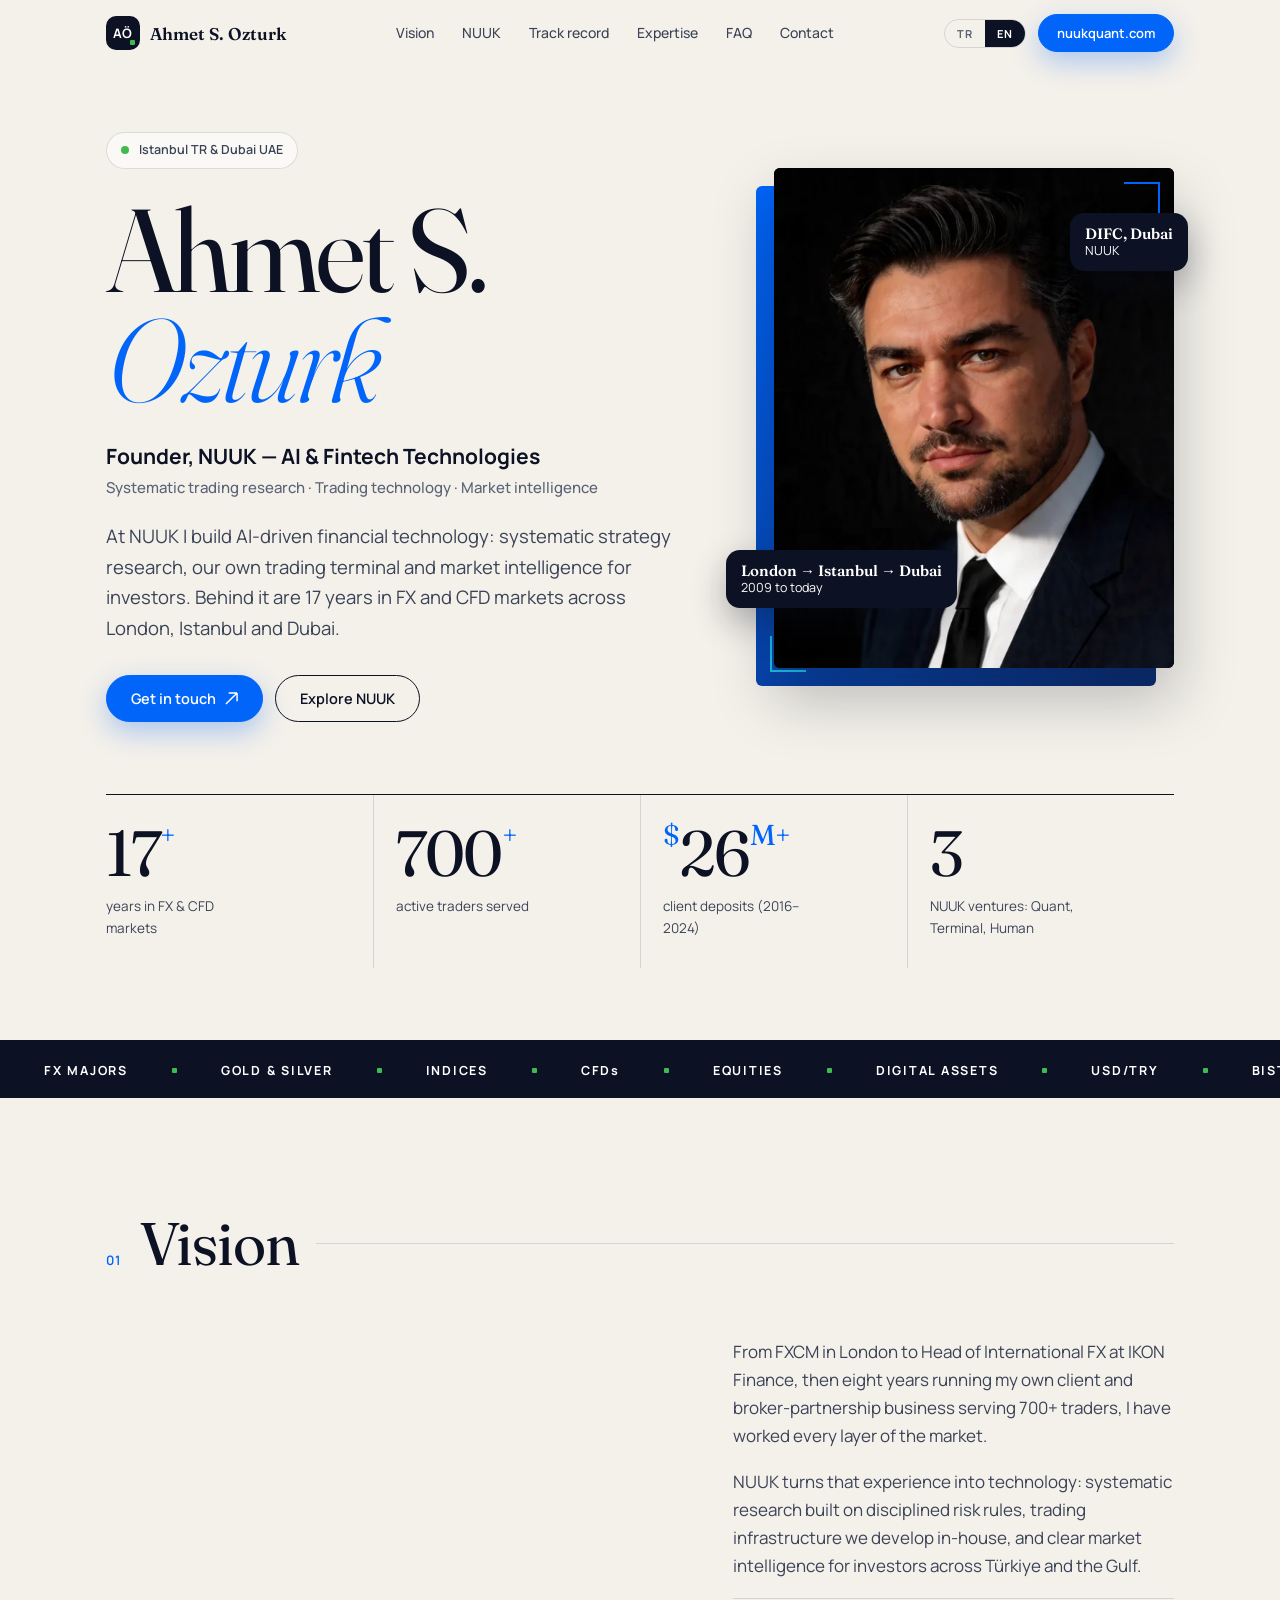
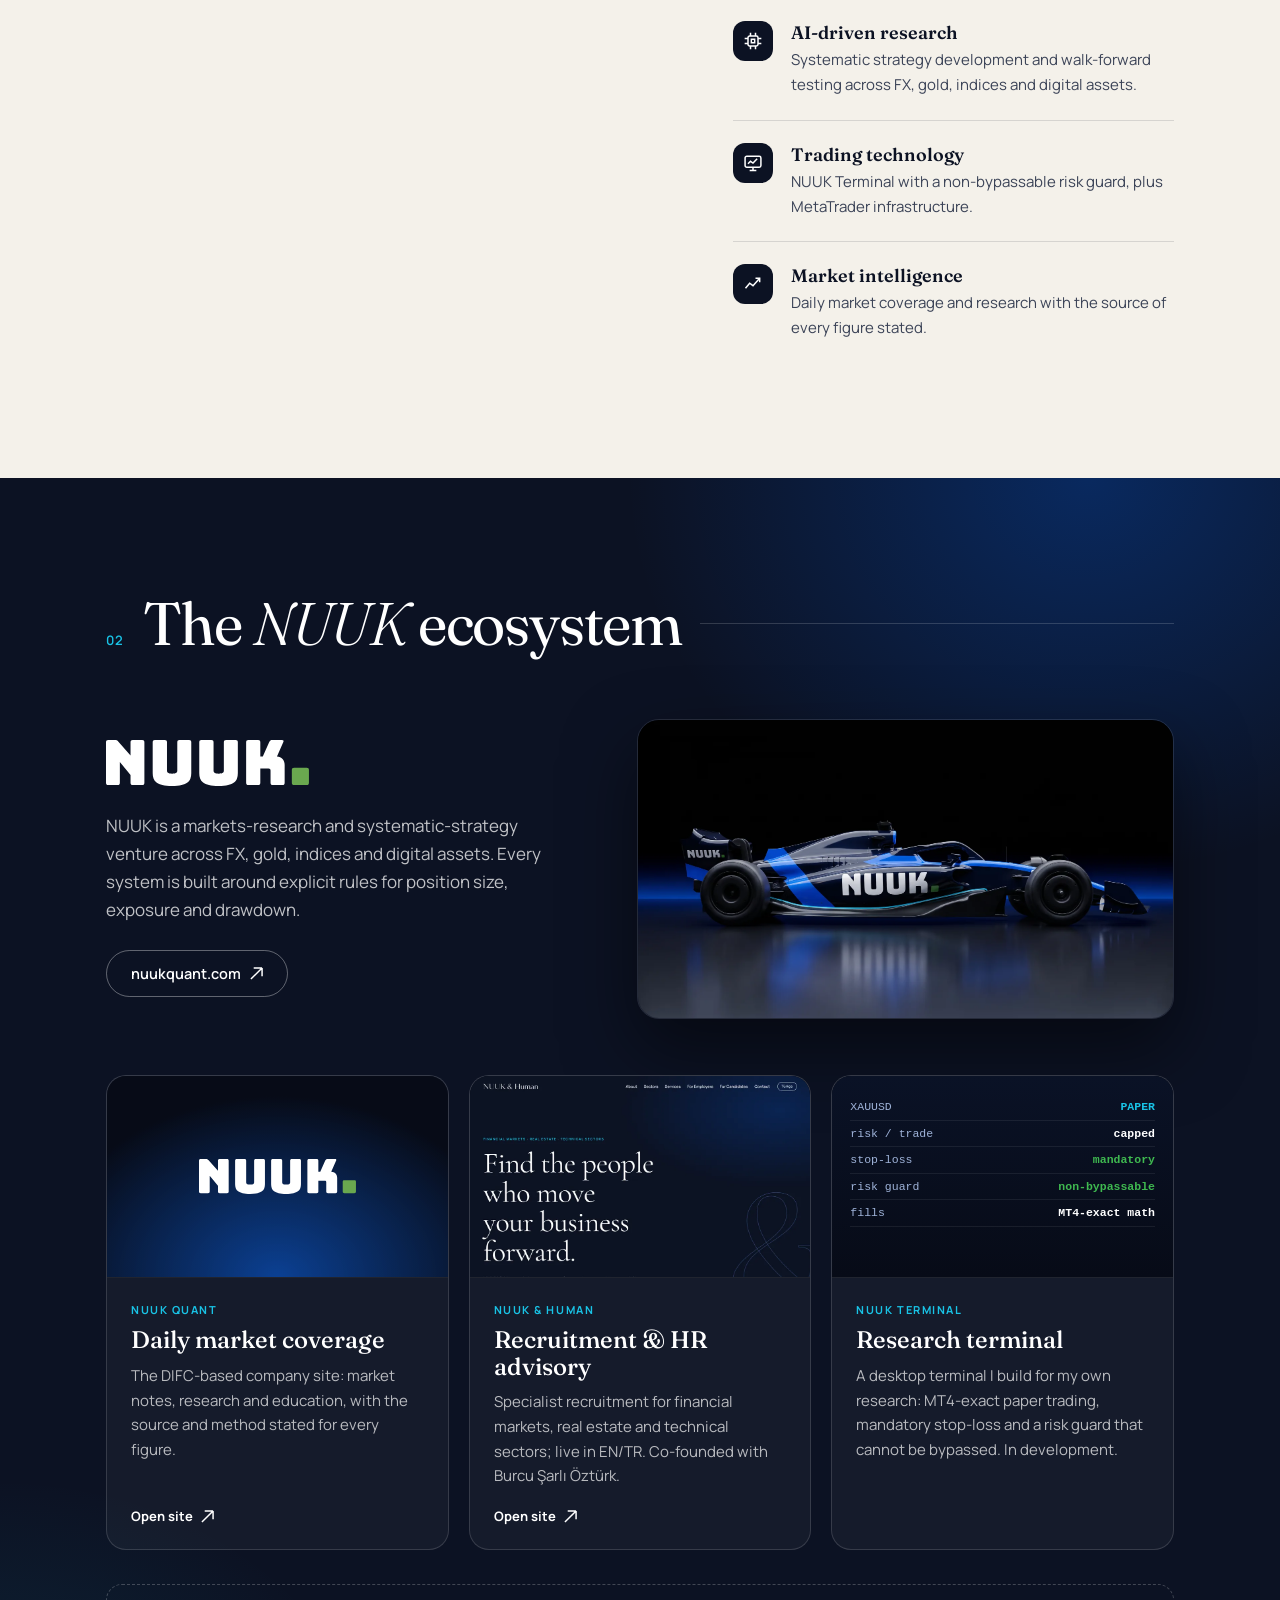
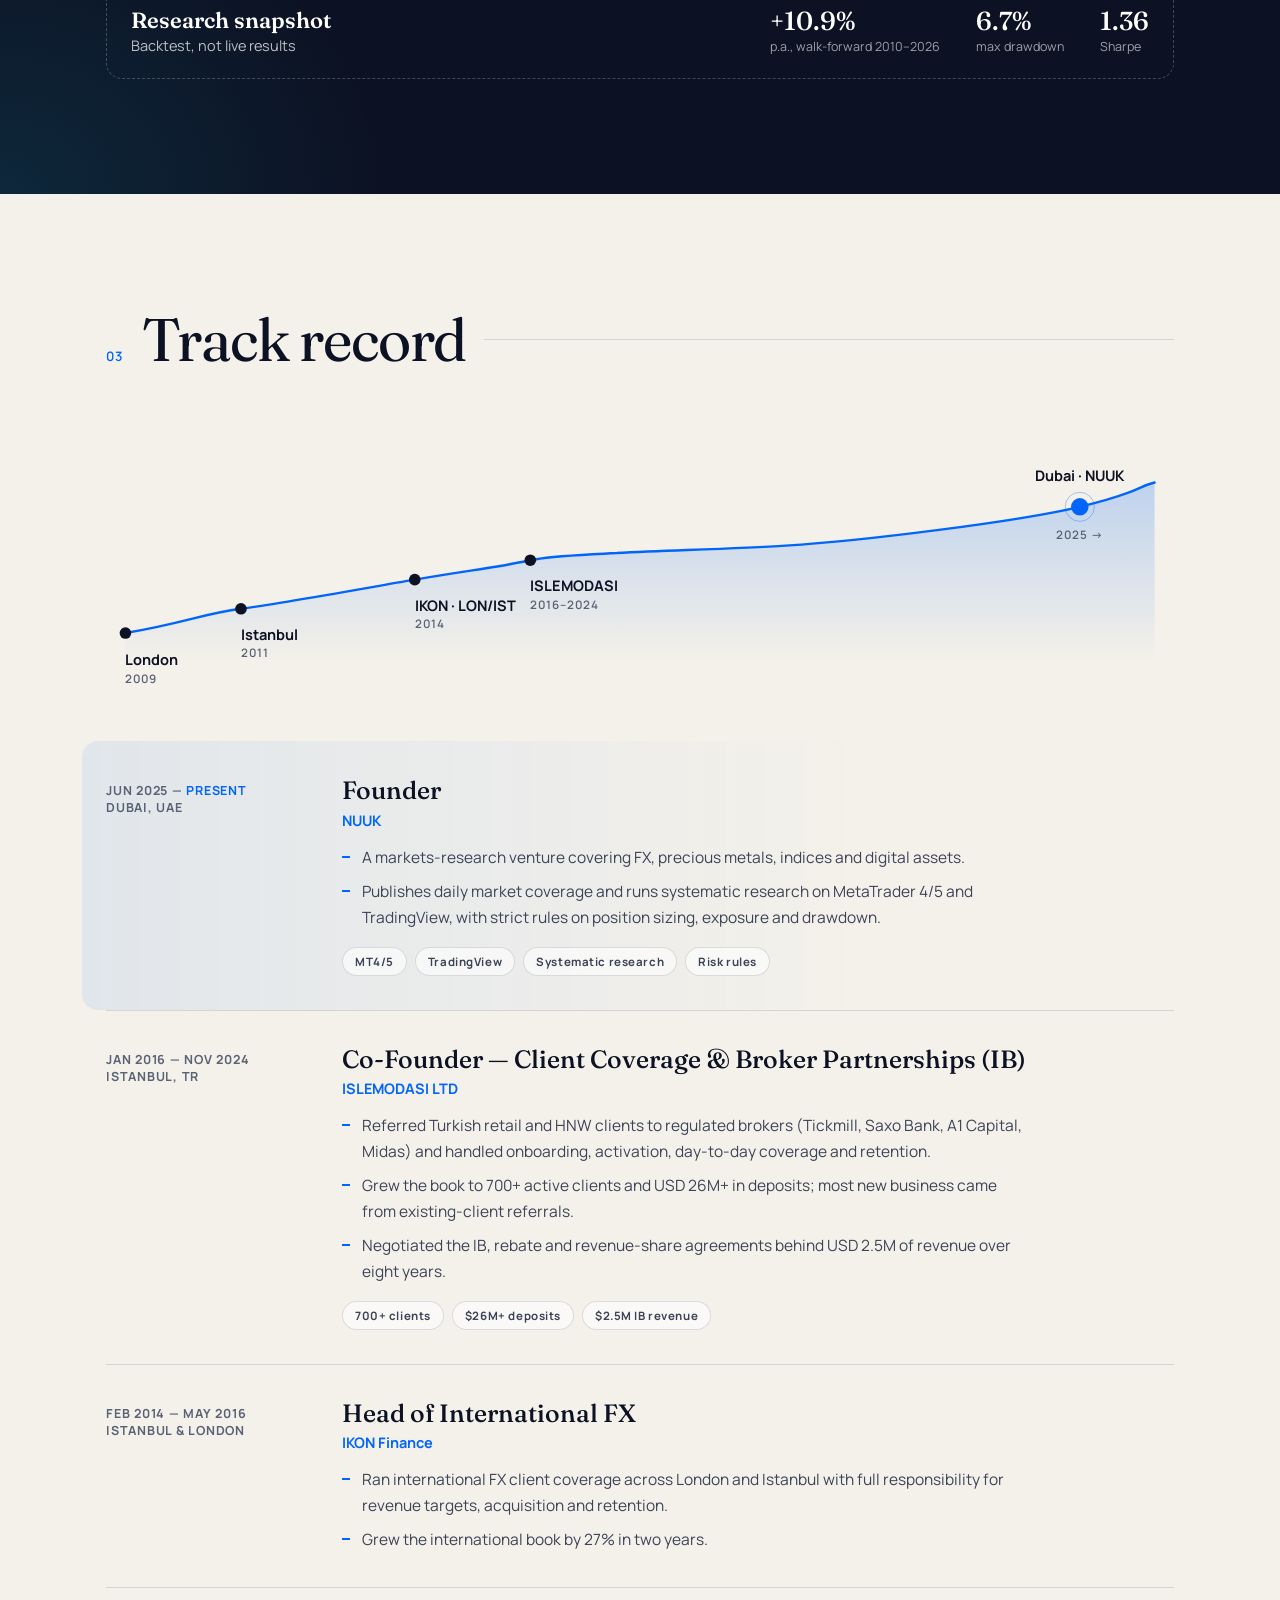
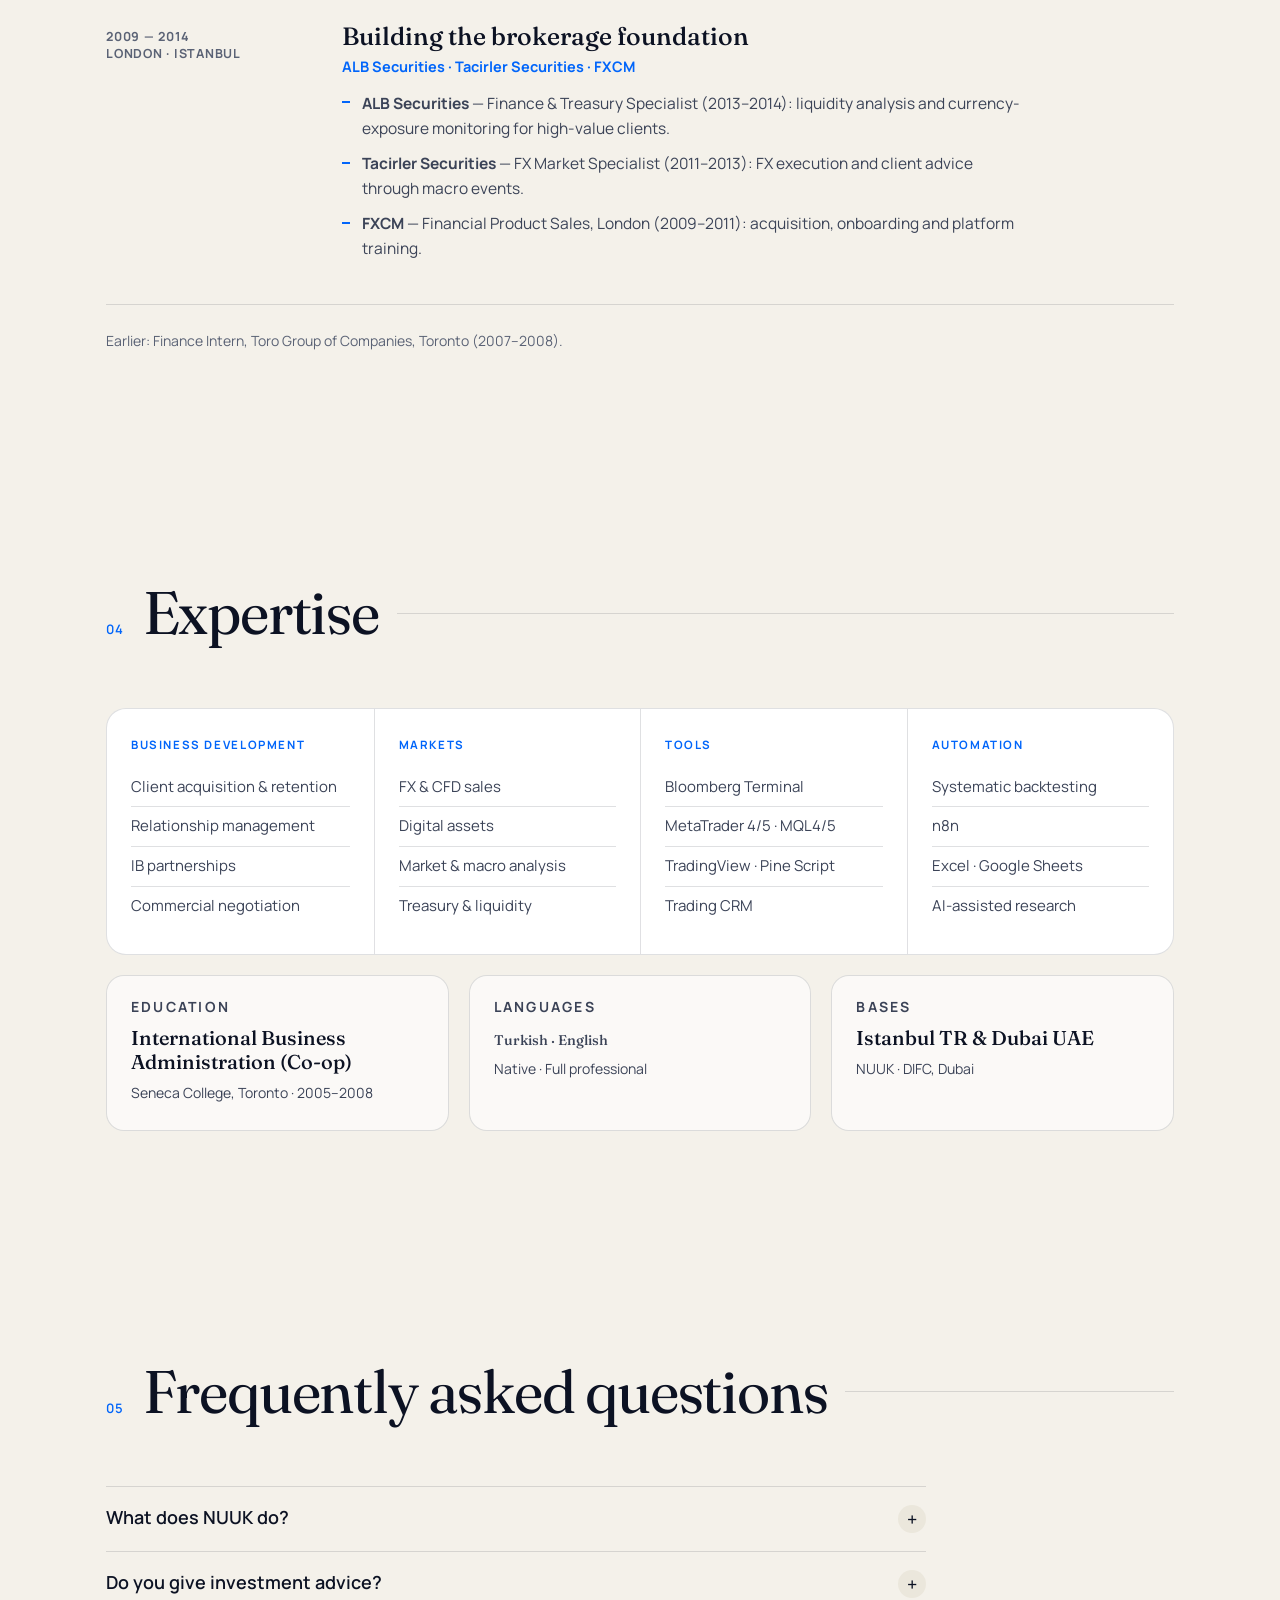
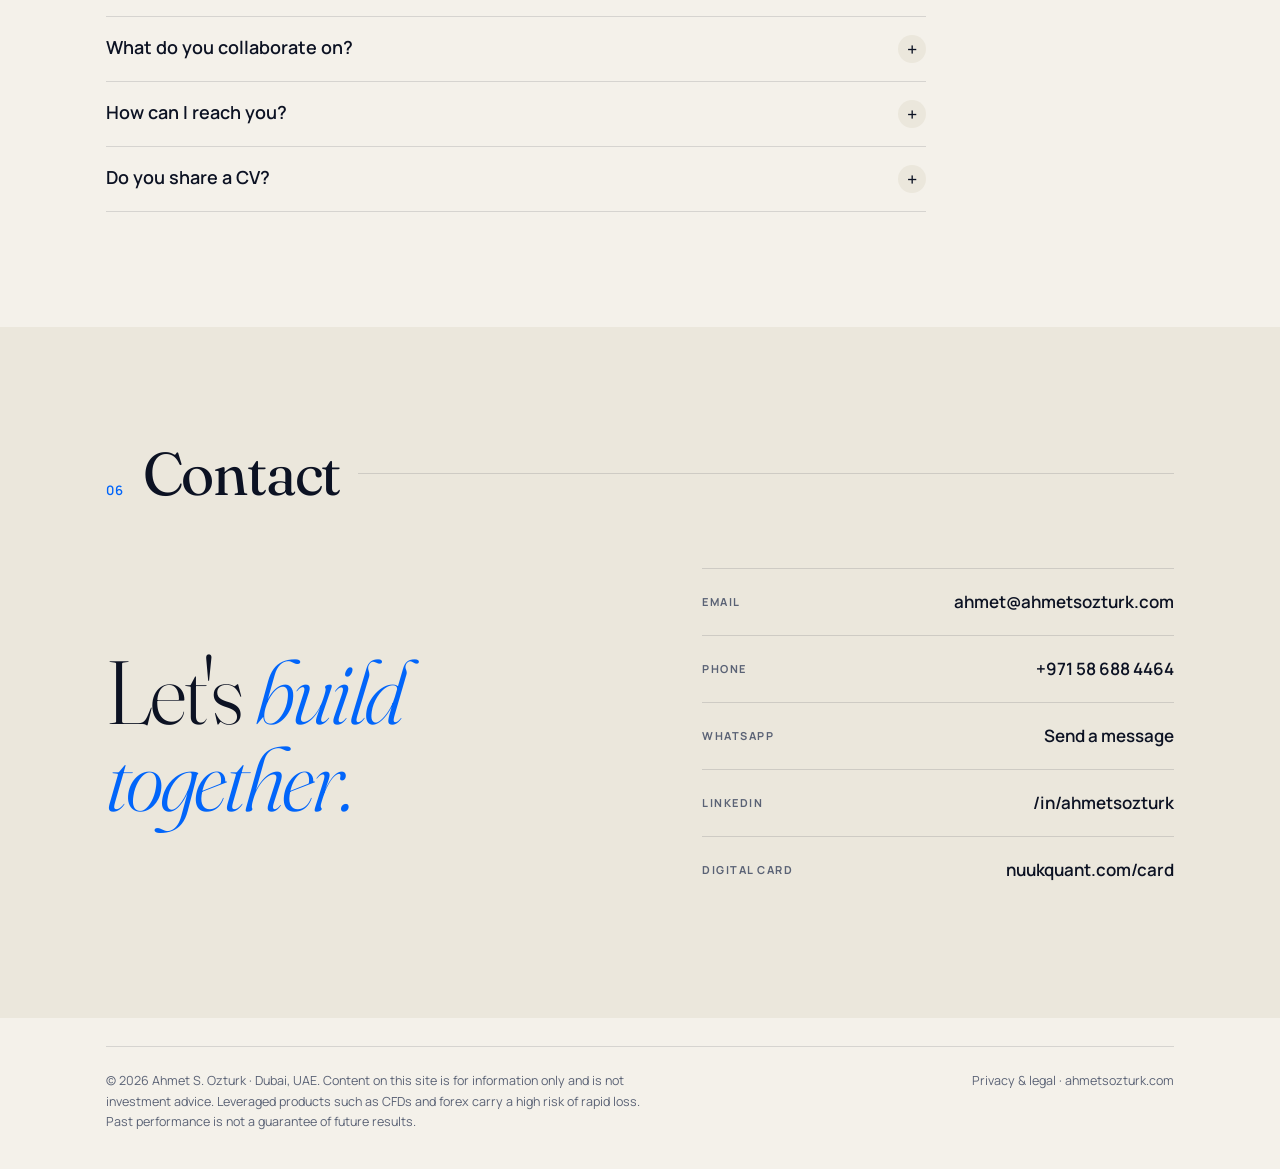
==== commit c0ce8c7f: "feat: launch checklist pass - privacy & legal page (TR/EN) at /privacy/, linked from footer - FAQ se" ====
--- a/index.html
+++ b/index.html
@@ -10,6 +10,7 @@
 <meta name="theme-color" content="#f4f1ea">
 <link rel="canonical" href="https://ahmetsozturk.com/">
 <link rel="icon" type="image/svg+xml" href="assets/favicon.svg">
+<link rel="icon" type="image/x-icon" sizes="32x32" href="favicon.ico">
 <link rel="apple-touch-icon" href="assets/apple-touch-icon.png">
 <meta property="og:type" content="profile">
 <meta property="og:url" content="https://ahmetsozturk.com/">
@@ -27,6 +28,9 @@
 <script type="application/ld+json">
 {"@context":"https://schema.org","@type":"Person","name":"Ahmet S. Ozturk","givenName":"Ahmet","familyName":"Ozturk","url":"https://ahmetsozturk.com/","image":"https://ahmetsozturk.com/assets/og-image.png","jobTitle":"Founder, NUUK — AI & Fintech Technologies","email":"mailto:ahmet@ahmetsozturk.com","telephone":"+971586884464","knowsLanguage":["en","tr"],"address":{"@type":"PostalAddress","addressLocality":"Dubai","addressCountry":"AE"},"worksFor":{"@type":"Organization","name":"NUUK","url":"https://www.nuukquant.com/"},"alumniOf":{"@type":"CollegeOrUniversity","name":"Seneca College of Applied Arts and Technology"},"knowsAbout":["Fintech","AI-driven trading research","Systematic trading","Trading technology","FX and CFD markets","Digital assets","Market and macro analysis"],"sameAs":["https://www.linkedin.com/in/ahmetsozturk/","https://www.nuukquant.com/"]}
 </script>
+<script type="application/ld+json">
+{"@context":"https://schema.org","@type":"FAQPage","mainEntity":[{"@type":"Question","name":"What does NUUK do?","acceptedAnswer":{"@type":"Answer","text":"NUUK is an AI and fintech company based in Dubai's DIFC. It builds systematic strategy research, its own trading terminal and market intelligence for investors. It is not a broker and does not hold client money."}},{"@type":"Question","name":"Do you give investment advice?","acceptedAnswer":{"@type":"Answer","text":"No. Everything on this site and in NUUK's channels is general market commentary and education, not personal investment advice. Leveraged products carry a high risk of rapid loss."}},{"@type":"Question","name":"What do you collaborate on?","acceptedAnswer":{"@type":"Answer","text":"Broker and liquidity-provider partnerships, trading-technology projects, institutional investor education and business development across Türkiye and the Gulf."}},{"@type":"Question","name":"How can I reach you?","acceptedAnswer":{"@type":"Answer","text":"Email is fastest: ahmet@ahmetsozturk.com. WhatsApp and LinkedIn links are in the contact section. Replies usually arrive within one business day."}},{"@type":"Question","name":"Do you share a CV?","acceptedAnswer":{"@type":"Answer","text":"No CV is published on this site. The career summary is in the Track record section and the current profile is on LinkedIn."}}]}
+</script>
 <link rel="preconnect" href="https://fonts.googleapis.com"><link rel="preconnect" href="https://fonts.gstatic.com" crossorigin>
 <link href="https://fonts.googleapis.com/css2?family=Fraunces:ital,opsz,wght@0,9..144,300;0,9..144,400;0,9..144,500;0,9..144,600;1,9..144,300&family=Manrope:wght@400;500;600;700&display=swap" rel="stylesheet">
 <link rel="stylesheet" href="assets/css/site.css">
@@ -42,6 +46,7 @@
       <a href="#nuuk">NUUK</a>
       <a href="#career"><span data-tr>Yolculuk</span><span data-en>Track record</span></a>
       <a href="#skills"><span data-tr>Uzmanlık</span><span data-en>Expertise</span></a>
+      <a href="#faq"><span data-tr>SSS</span><span data-en>FAQ</span></a>
       <a href="#contact"><span data-tr>İletişim</span><span data-en>Contact</span></a>
     </div>
     <div class="nav-r">
@@ -121,7 +126,7 @@
     </div>
     <div class="vgrid">
       <a class="vcard rv" href="https://www.nuukquant.com/" target="_blank" rel="noopener">
-        <div class="vmedia" style="display:grid;place-items:center;background:radial-gradient(70% 90% at 50% 100%,rgb(1 101 250 / .5),#070b17)"><img src="assets/img/nuuk-wordmark-white.svg" alt="" style="width:46%;height:auto;object-fit:contain" loading="lazy"></div>
+        <div class="vmedia" style="display:grid;place-items:center;background:radial-gradient(70% 90% at 50% 100%,rgb(1 101 250 / .5),#070b17)"><img src="assets/img/nuuk-wordmark-white.svg" alt="" width="813" height="184" style="width:46%;height:auto;object-fit:contain" loading="lazy"></div>
         <div class="vbody"><span class="k">NUUK Quant</span><h3><span data-tr>Günlük piyasa kapsamı</span><span data-en>Daily market coverage</span></h3><p><span data-tr>DIFC merkezli kurumsal site: piyasa notları, araştırma ve eğitim içerikleri; her rakamın kaynağı ve yöntemi belirtilir.</span><span data-en>The DIFC-based company site: market notes, research and education, with the source and method stated for every figure.</span></p><span class="go"><span data-tr>Siteyi aç</span><span data-en>Open site</span> <svg width="13" height="13" viewBox="0 0 14 14" fill="none" aria-hidden="true"><path d="M1 13L13 1M13 1H4M13 1V10" stroke="currentColor" stroke-width="1.6"/></svg></span></div>
       </a>
       <a class="vcard rv" href="https://ahmetsozt.github.io/nuukandhuman/" target="_blank" rel="noopener">
@@ -196,10 +201,10 @@
   <div class="wrap">
     <div class="head rv"><span class="num">04</span><h2><span data-tr>Uzmanlık</span><span data-en>Expertise</span></h2><span class="rule"></span></div>
     <div class="skills rv">
-      <div class="sk"><h4><span data-tr>İş geliştirme</span><span data-en>Business development</span></h4><ul><li><span data-tr>Müşteri kazanımı ve elde tutma</span><span data-en>Client acquisition &amp; retention</span></li><li><span data-tr>İlişki yönetimi</span><span data-en>Relationship management</span></li><li><span data-tr>IB ortaklıkları</span><span data-en>IB partnerships</span></li><li><span data-tr>Ticari müzakere</span><span data-en>Commercial negotiation</span></li></ul></div>
-      <div class="sk"><h4><span data-tr>Piyasalar</span><span data-en>Markets</span></h4><ul><li><span data-tr>FX ve CFD satışı</span><span data-en>FX &amp; CFD sales</span></li><li><span data-tr>Dijital varlıklar</span><span data-en>Digital assets</span></li><li><span data-tr>Piyasa ve makro analiz</span><span data-en>Market &amp; macro analysis</span></li><li><span data-tr>Hazine ve likidite</span><span data-en>Treasury &amp; liquidity</span></li></ul></div>
-      <div class="sk"><h4><span data-tr>Araçlar</span><span data-en>Tools</span></h4><ul><li>Bloomberg Terminal</li><li>MetaTrader 4/5 · MQL4/5</li><li>TradingView · Pine Script</li><li>Trading CRM</li></ul></div>
-      <div class="sk"><h4><span data-tr>Otomasyon</span><span data-en>Automation</span></h4><ul><li><span data-tr>Sistematik backtest</span><span data-en>Systematic backtesting</span></li><li>n8n</li><li>Excel · Google Sheets</li><li><span data-tr>AI destekli araştırma</span><span data-en>AI-assisted research</span></li></ul></div>
+      <div class="sk"><h3><span data-tr>İş geliştirme</span><span data-en>Business development</span></h3><ul><li><span data-tr>Müşteri kazanımı ve elde tutma</span><span data-en>Client acquisition &amp; retention</span></li><li><span data-tr>İlişki yönetimi</span><span data-en>Relationship management</span></li><li><span data-tr>IB ortaklıkları</span><span data-en>IB partnerships</span></li><li><span data-tr>Ticari müzakere</span><span data-en>Commercial negotiation</span></li></ul></div>
+      <div class="sk"><h3><span data-tr>Piyasalar</span><span data-en>Markets</span></h3><ul><li><span data-tr>FX ve CFD satışı</span><span data-en>FX &amp; CFD sales</span></li><li><span data-tr>Dijital varlıklar</span><span data-en>Digital assets</span></li><li><span data-tr>Piyasa ve makro analiz</span><span data-en>Market &amp; macro analysis</span></li><li><span data-tr>Hazine ve likidite</span><span data-en>Treasury &amp; liquidity</span></li></ul></div>
+      <div class="sk"><h3><span data-tr>Araçlar</span><span data-en>Tools</span></h3><ul><li>Bloomberg Terminal</li><li>MetaTrader 4/5 · MQL4/5</li><li>TradingView · Pine Script</li><li>Trading CRM</li></ul></div>
+      <div class="sk"><h3><span data-tr>Otomasyon</span><span data-en>Automation</span></h3><ul><li><span data-tr>Sistematik backtest</span><span data-en>Systematic backtesting</span></li><li>n8n</li><li>Excel · Google Sheets</li><li><span data-tr>AI destekli araştırma</span><span data-en>AI-assisted research</span></li></ul></div>
     </div>
     <div class="edu">
       <div class="ebox rv"><span class="label"><span data-tr>Eğitim</span><span data-en>Education</span></span><b>International Business Administration (Co-op)</b><span>Seneca College, Toronto · 2005–2008</span></div>
@@ -209,9 +214,22 @@
   </div>
 </section>
 
+<section id="faq">
+  <div class="wrap">
+    <div class="head rv"><span class="num">05</span><h2><span data-tr>Sık sorulan sorular</span><span data-en>Frequently asked questions</span></h2><span class="rule"></span></div>
+    <div class="faq rv">
+      <details><summary><span data-tr>NUUK ne yapar?</span><span data-en>What does NUUK do?</span></summary><p><span data-tr>NUUK, Dubai DIFC merkezli bir yapay zekâ ve fintech şirketidir: sistematik strateji araştırması, kendi trading terminali ve yatırımcılar için piyasa istihbaratı geliştirir. Aracı kurum değildir ve müşteri parası tutmaz.</span><span data-en>NUUK is an AI and fintech company based in Dubai's DIFC. It builds systematic strategy research, its own trading terminal and market intelligence for investors. It is not a broker and does not hold client money.</span></p></details>
+      <details><summary><span data-tr>Yatırım tavsiyesi veriyor musunuz?</span><span data-en>Do you give investment advice?</span></summary><p><span data-tr>Hayır. Bu sitedeki ve NUUK kanallarındaki her içerik genel piyasa yorumu ve eğitim amaçlıdır; kişisel yatırım tavsiyesi değildir. Kaldıraçlı ürünlerde hızlı para kaybetme riski yüksektir.</span><span data-en>No. Everything on this site and in NUUK's channels is general market commentary and education, not personal investment advice. Leveraged products carry a high risk of rapid loss.</span></p></details>
+      <details><summary><span data-tr>Hangi konularda iş birliği yapıyorsunuz?</span><span data-en>What do you collaborate on?</span></summary><p><span data-tr>Aracı kurum ve likidite sağlayıcı ortaklıkları, trading teknolojisi projeleri, kurumsal yatırımcı eğitimi ve Türkiye ile Körfez pazarlarına yönelik iş geliştirme.</span><span data-en>Broker and liquidity-provider partnerships, trading-technology projects, institutional investor education and business development across Türkiye and the Gulf.</span></p></details>
+      <details><summary><span data-tr>Size nasıl ulaşabilirim?</span><span data-en>How can I reach you?</span></summary><p><span data-tr>E-posta en hızlı yoldur: ahmet@ahmetsozturk.com. WhatsApp ve LinkedIn bağlantıları iletişim bölümündedir. Genellikle bir iş günü içinde yanıt veririm.</span><span data-en>Email is fastest: ahmet@ahmetsozturk.com. WhatsApp and LinkedIn links are in the contact section. I usually reply within one business day.</span></p></details>
+      <details><summary><span data-tr>CV'nizi paylaşıyor musunuz?</span><span data-en>Do you share a CV?</span></summary><p><span data-tr>Bu sitede CV yayınlanmaz. Kariyer özeti yukarıdaki Yolculuk bölümünde, güncel profil LinkedIn'dedir.</span><span data-en>No CV is published on this site. The career summary is in the Track record section above and the current profile is on LinkedIn.</span></p></details>
+    </div>
+  </div>
+</section>
+
 <section id="contact" class="contact">
   <div class="wrap">
-    <div class="head rv"><span class="num">05</span><h2><span data-tr>İletişim</span><span data-en>Contact</span></h2><span class="rule"></span></div>
+    <div class="head rv"><span class="num">06</span><h2><span data-tr>İletişim</span><span data-en>Contact</span></h2><span class="rule"></span></div>
     <div class="cgrid">
       <p class="big rv"><span data-tr>Birlikte <em>inşa edelim.</em></span><span data-en>Let's <em>build together.</em></span></p>
       <div class="rv">
@@ -225,6 +243,6 @@
   </div>
 </section>
 </main>
-<footer><div class="wrap"><div class="in"><p>© 2026 Ahmet S. Ozturk · Dubai, UAE. <span data-tr>Bu sitedeki içerik bilgilendirme amaçlıdır, yatırım tavsiyesi değildir. CFD ve forex gibi kaldıraçlı ürünlerde hızlı para kaybetme riski yüksektir. Geçmiş performans gelecek sonuçların garantisi değildir.</span><span data-en>Content on this site is for information only and is not investment advice. Leveraged products such as CFDs and forex carry a high risk of rapid loss. Past performance is not a guarantee of future results.</span></p><p>ahmetsozturk.com</p></div></div></footer>
+<footer><div class="wrap"><div class="in"><p>© 2026 Ahmet S. Ozturk · Dubai, UAE. <span data-tr>Bu sitedeki içerik bilgilendirme amaçlıdır, yatırım tavsiyesi değildir. CFD ve forex gibi kaldıraçlı ürünlerde hızlı para kaybetme riski yüksektir. Geçmiş performans gelecek sonuçların garantisi değildir.</span><span data-en>Content on this site is for information only and is not investment advice. Leveraged products such as CFDs and forex carry a high risk of rapid loss. Past performance is not a guarantee of future results.</span></p><p><a href="privacy/"><span data-tr>Gizlilik ve yasal bilgiler</span><span data-en>Privacy &amp; legal</span></a> · ahmetsozturk.com</p></div></div></footer>
 <script src="assets/js/main.js" defer></script>
 </body></html>
--- a/assets/css/site.css
+++ b/assets/css/site.css
@@ -1,6 +1,6 @@
 :root{
   --paper:#f4f1ea; --paper-2:#ebe7dc; --white:#fff;
-  --ink:#0c1223; --ink-2:#3b4357; --muted:#6a7185;
+  --ink:#0c1223; --ink-2:#3b4357; --muted:#5a6275;
   --blue:#0165fa; --cyan:#19c3e6; --green:#3fb950;
   --line:rgb(12 18 35 / .13);
   --serif:"Fraunces",Georgia,serif; --sans:"Manrope",system-ui,sans-serif;
@@ -158,7 +158,7 @@
 .skills{display:grid;grid-template-columns:repeat(4,1fr);border:1px solid var(--line);border-radius:20px;overflow:hidden;background:var(--white)}
 .sk{padding:28px 24px;border-left:1px solid var(--line)}
 .sk:first-child{border-left:0}
-.sk h4{font:700 11.5px var(--sans);letter-spacing:.14em;text-transform:uppercase;color:var(--blue);margin-bottom:16px}
+.sk h3{font:700 11.5px var(--sans);letter-spacing:.14em;text-transform:uppercase;color:var(--blue);margin-bottom:16px}
 .sk li{list-style:none;font-size:15px;color:var(--ink-2);padding:7px 0;border-bottom:1px solid var(--line)}
 .sk li:last-child{border:0}
 .edu{display:grid;grid-template-columns:repeat(3,1fr);gap:20px;margin-top:20px}
@@ -202,3 +202,24 @@
   .note{grid-template-columns:1fr}
 }
 @media(max-width:520px){.skills{grid-template-columns:1fr}.sk{border-left:0!important;border-top:1px solid var(--line)}.sk:first-child{border-top:0}.btn{padding:12px 20px}.nav-r .btn{display:none}}
+
+/* faq */
+.faq{max-width:820px;border-top:1px solid var(--line)}
+.faq details{border-bottom:1px solid var(--line);padding:18px 0}
+.faq summary{cursor:pointer;list-style:none;display:flex;justify-content:space-between;gap:16px;font:600 18px/1.35 var(--sans);color:var(--ink)}
+.faq summary::-webkit-details-marker{display:none}
+.faq summary::after{content:"+";flex:none;width:28px;height:28px;border-radius:50%;background:var(--paper-2);display:grid;place-items:center;font:500 18px/1 var(--sans);color:var(--ink);transition:transform .3s var(--ease)}
+.faq details[open] summary::after{transform:rotate(45deg)}
+.faq p{margin-top:12px;max-width:680px;color:var(--ink-2);font-size:15.5px}
+/* legal page */
+.legal{padding:140px 0 80px;max-width:820px}
+.legal h1{font:400 clamp(36px,5vw,56px)/1.05 var(--serif);letter-spacing:-.02em;margin:0 0 10px}
+.legal .meta{color:var(--muted);font-size:14px;margin-bottom:40px}
+.legal h2{font:500 22px/1.3 var(--serif);margin:36px 0 10px}
+.legal p,.legal li{color:var(--ink-2);font-size:16px}
+.legal ul{padding-left:20px;margin:8px 0}
+.legal a{color:var(--blue);text-decoration:underline;text-underline-offset:3px}
+.nf{min-height:70vh;display:grid;place-items:center;text-align:center;padding:120px 0 60px}
+.nf .code{font:300 clamp(96px,18vw,180px)/1 var(--serif);color:var(--blue)}
+.nf h1{font:400 clamp(28px,4vw,40px)/1.15 var(--serif);margin:8px 0 12px}
+.nf p{color:var(--ink-2);margin-bottom:28px}
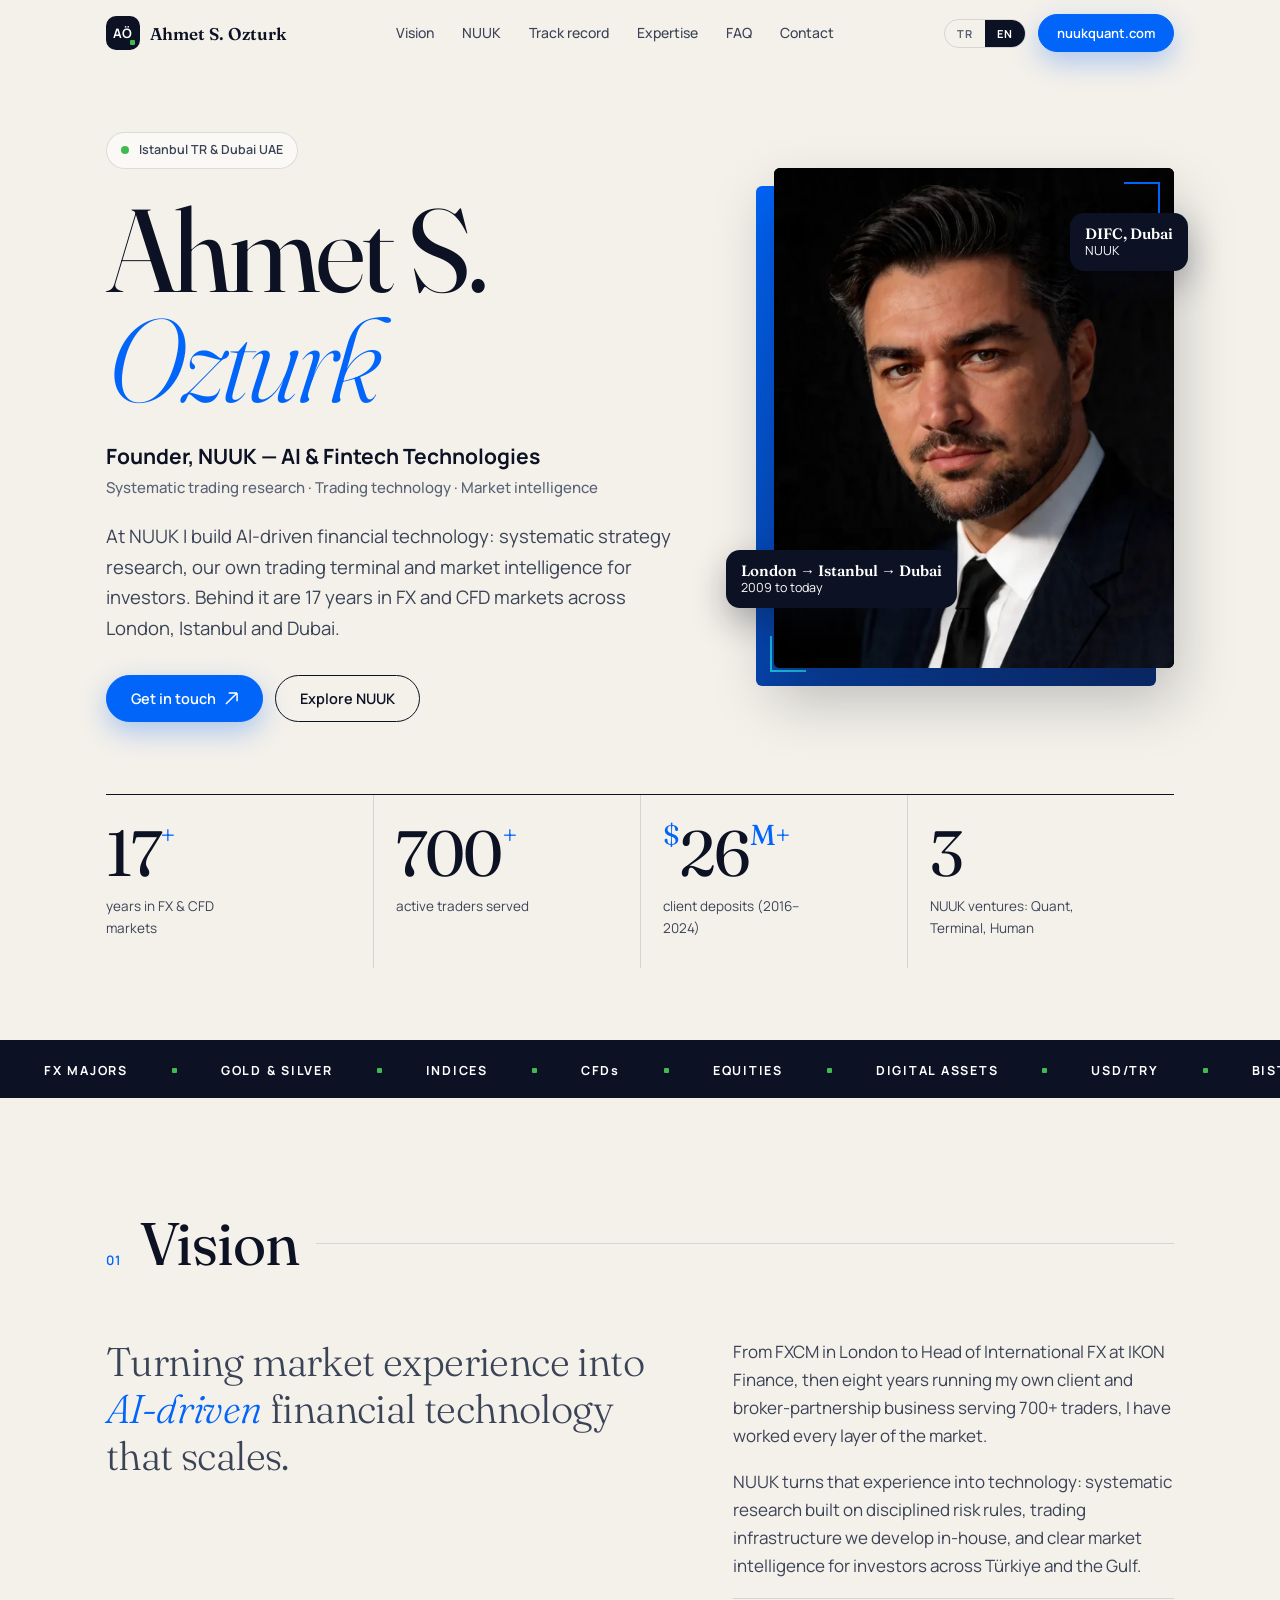
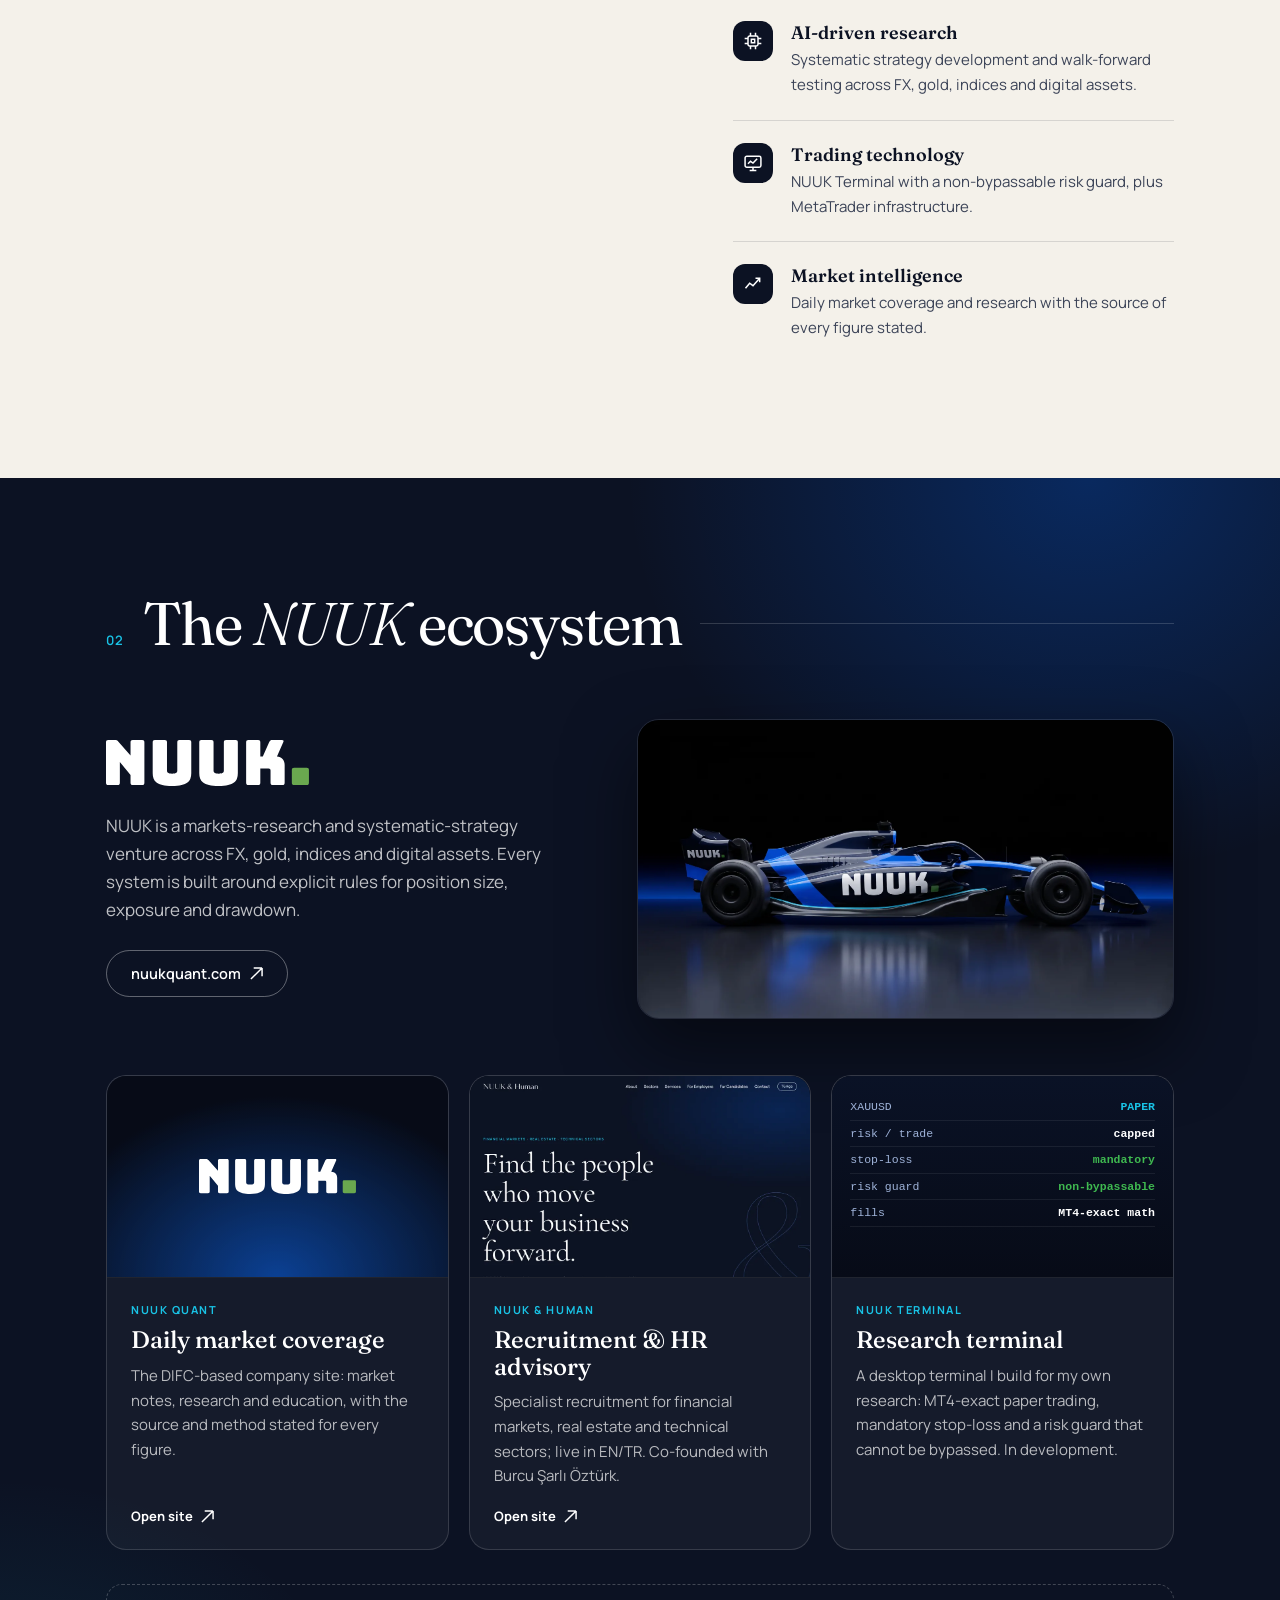
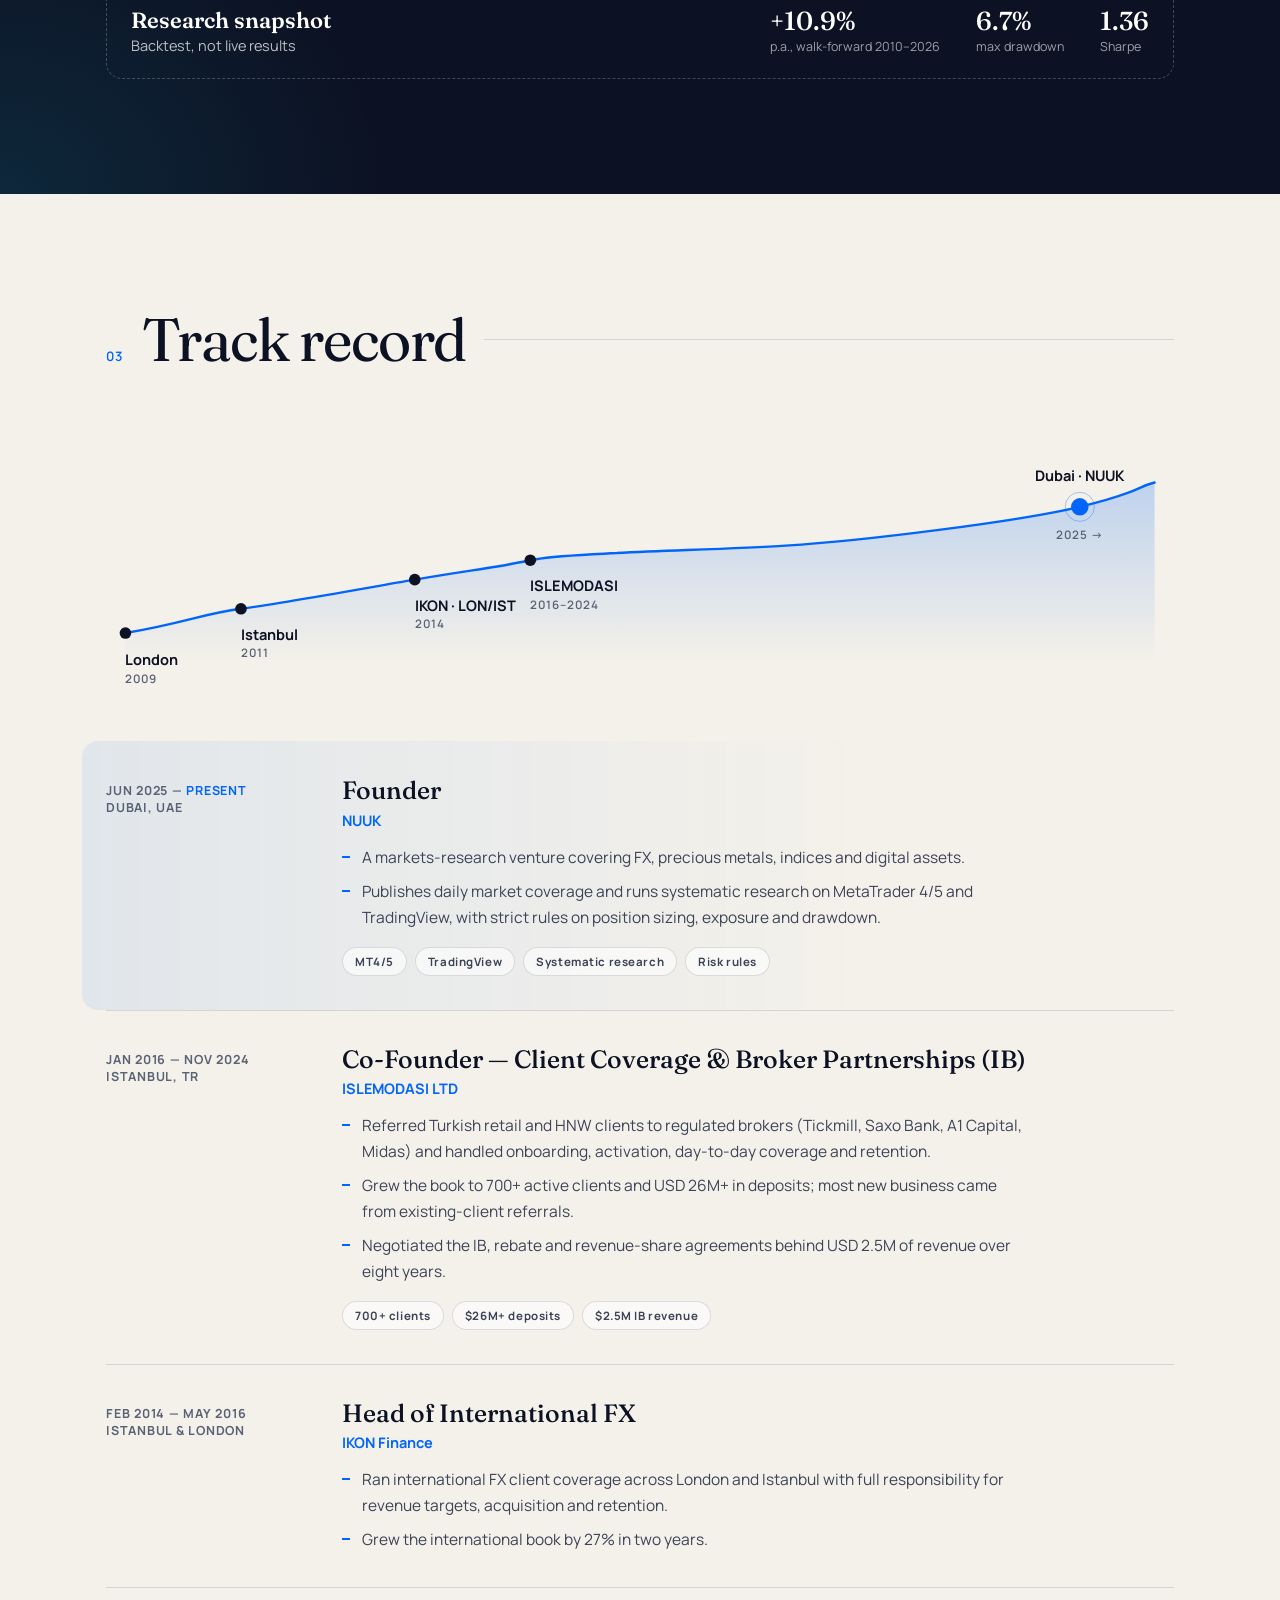
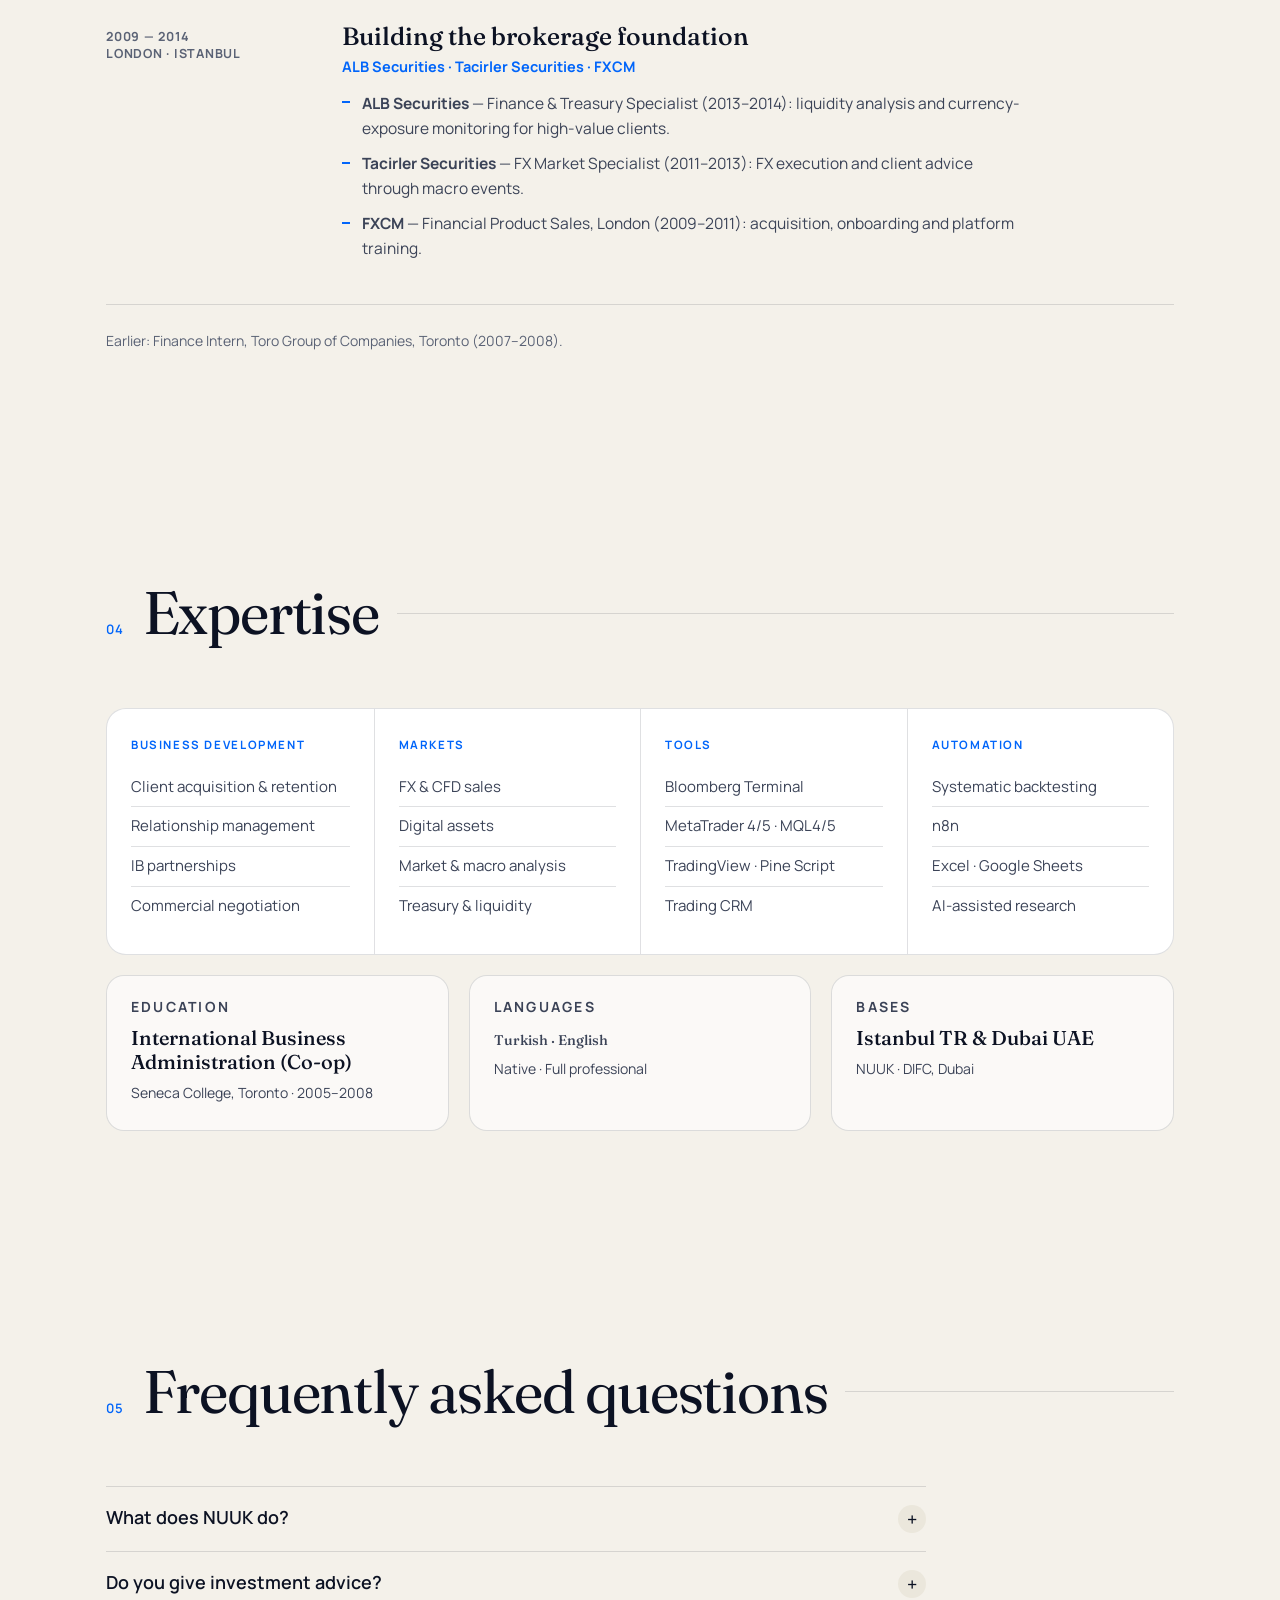
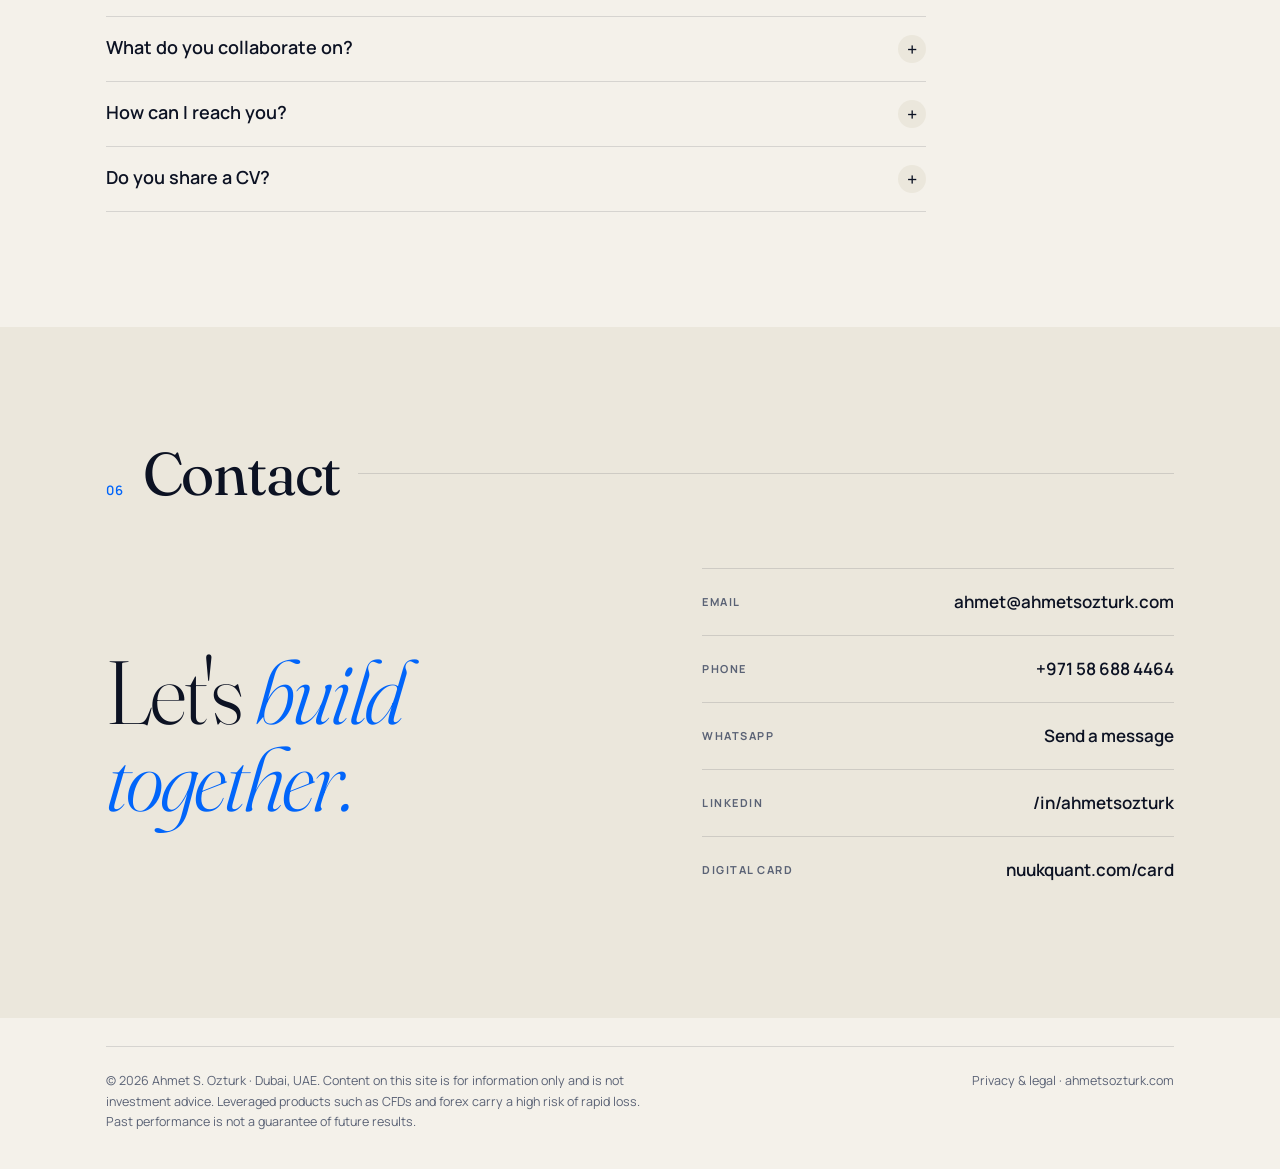
==== commit b797991b: "chore: point WhatsApp contact link to group invite Contact card now opens the WhatsApp group invite " ====
--- a/index.html
+++ b/index.html
@@ -235,7 +235,7 @@
       <div class="rv">
         <a class="crow" href="mailto:ahmet@ahmetsozturk.com"><span class="k">Email</span><span class="v">ahmet@ahmetsozturk.com</span></a>
         <a class="crow" href="tel:+971586884464"><span class="k"><span data-tr>Telefon</span><span data-en>Phone</span></span><span class="v">+971 58 688 4464</span></a>
-        <a class="crow" href="https://wa.me/971586884464" target="_blank" rel="noopener"><span class="k">WhatsApp</span><span class="v"><span data-tr>Mesaj gönder</span><span data-en>Send a message</span></span></a>
+        <a class="crow" href="https://chat.whatsapp.com/KNWkPZ1BNbw8XcCFRh6eu6" target="_blank" rel="noopener"><span class="k">WhatsApp</span><span class="v"><span data-tr>Mesaj gönder</span><span data-en>Send a message</span></span></a>
         <a class="crow" href="https://www.linkedin.com/in/ahmetsozturk/" target="_blank" rel="noopener"><span class="k">LinkedIn</span><span class="v">/in/ahmetsozturk</span></a>
         <a class="crow" href="https://www.nuukquant.com/card/" target="_blank" rel="noopener"><span class="k"><span data-tr>Dijital kart</span><span data-en>Digital card</span></span><span class="v">nuukquant.com/card</span></a>
       </div>
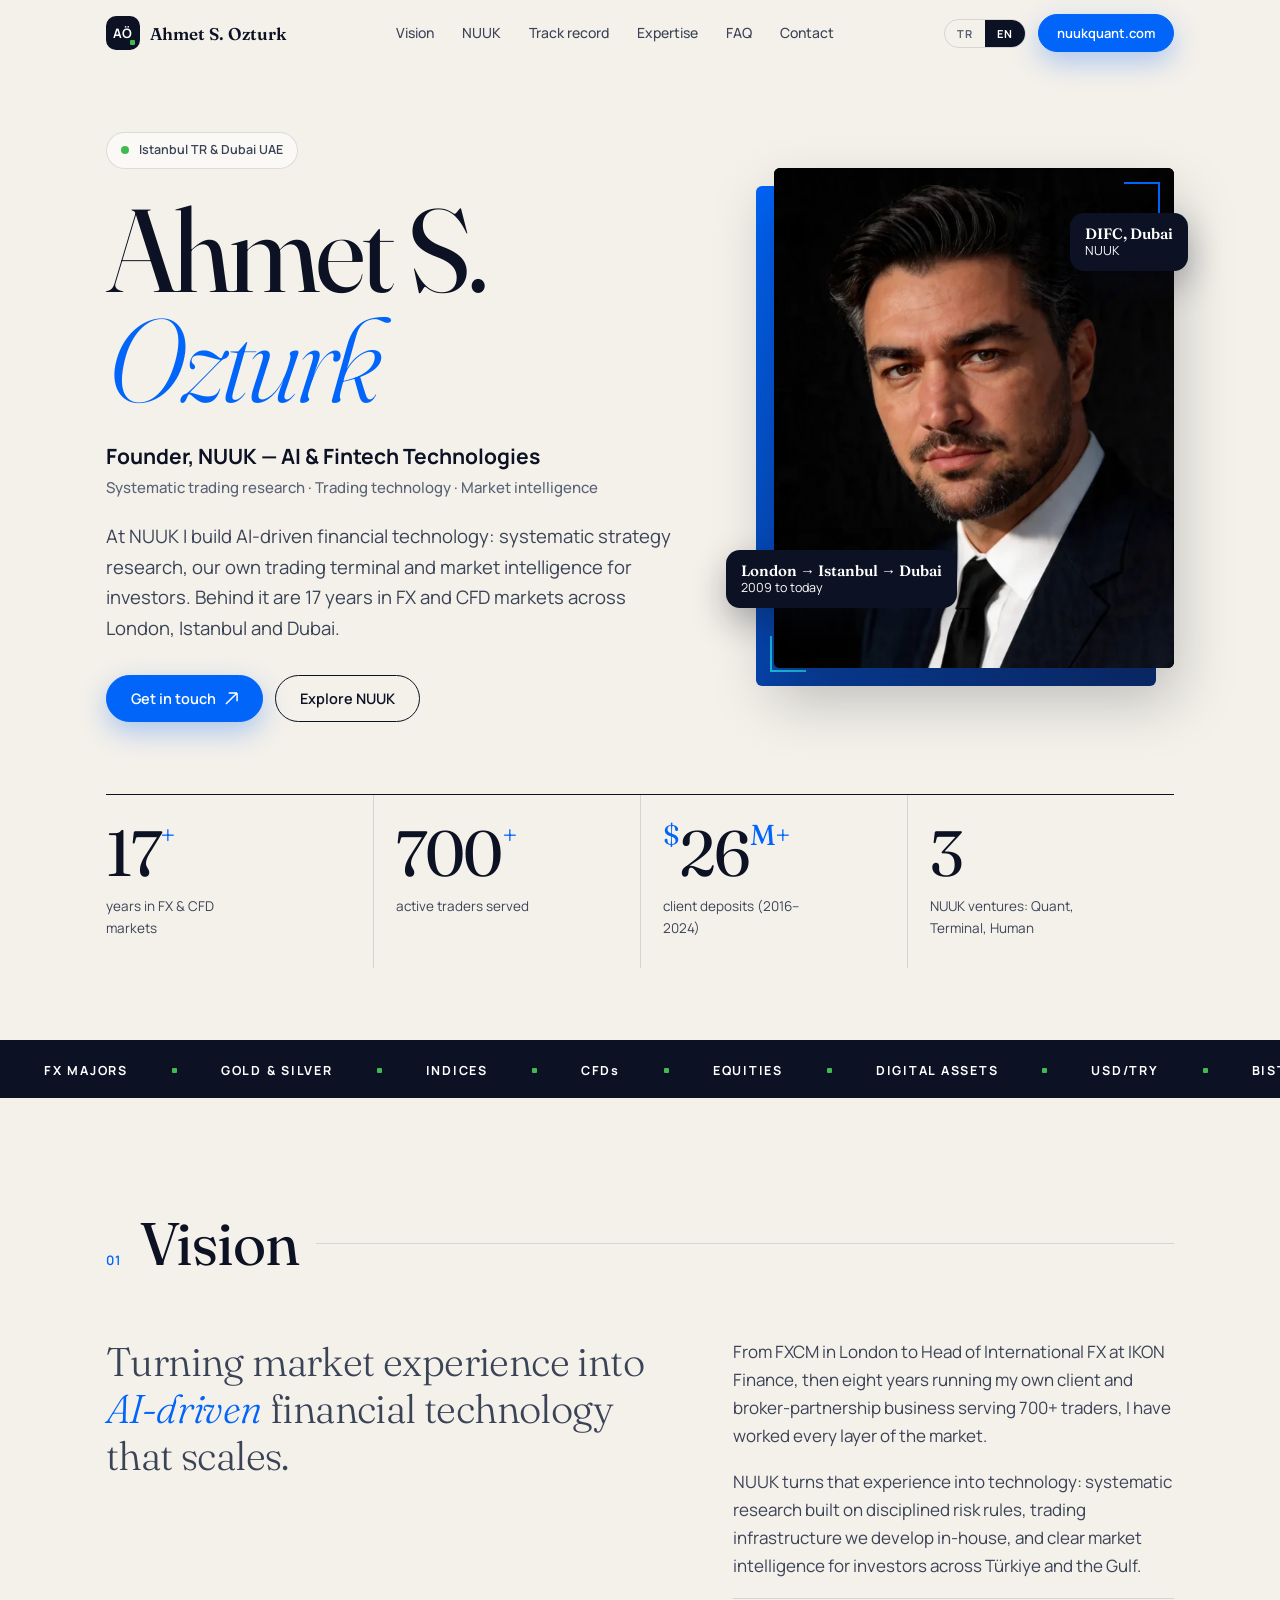
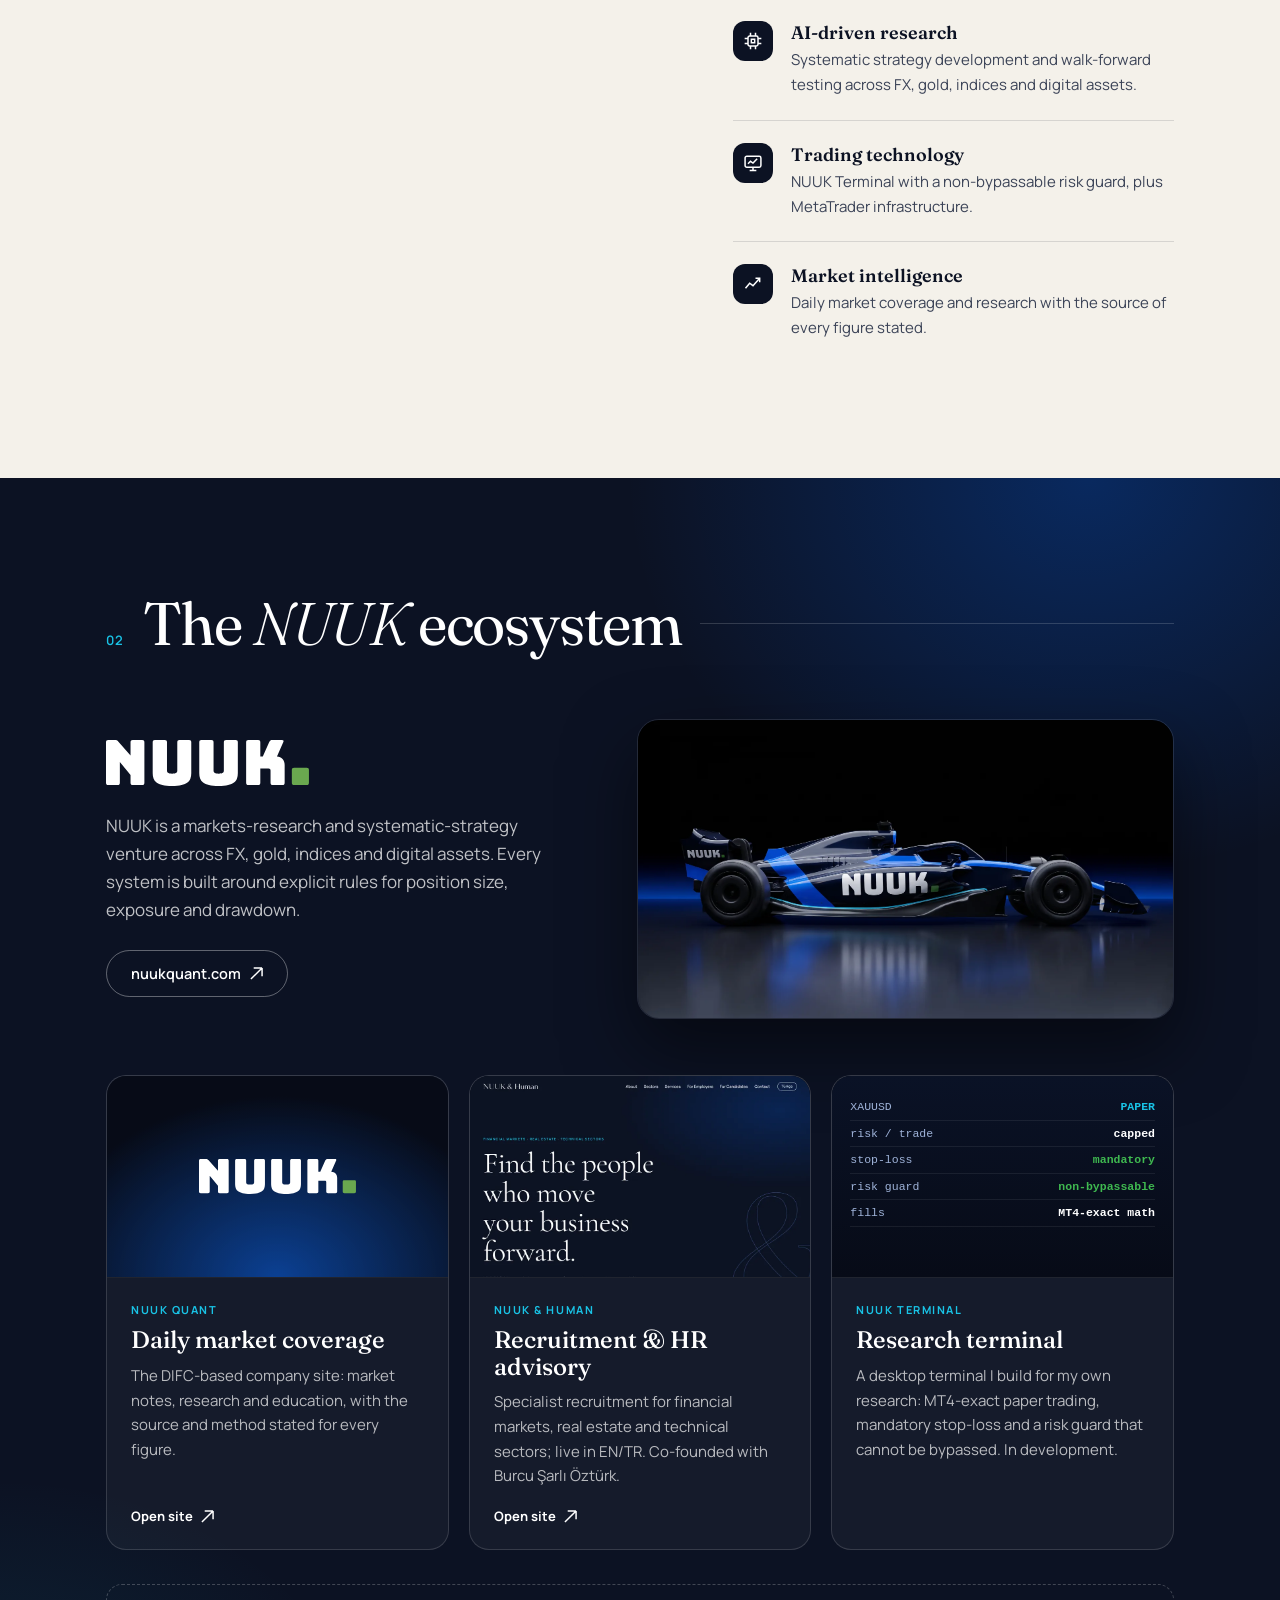
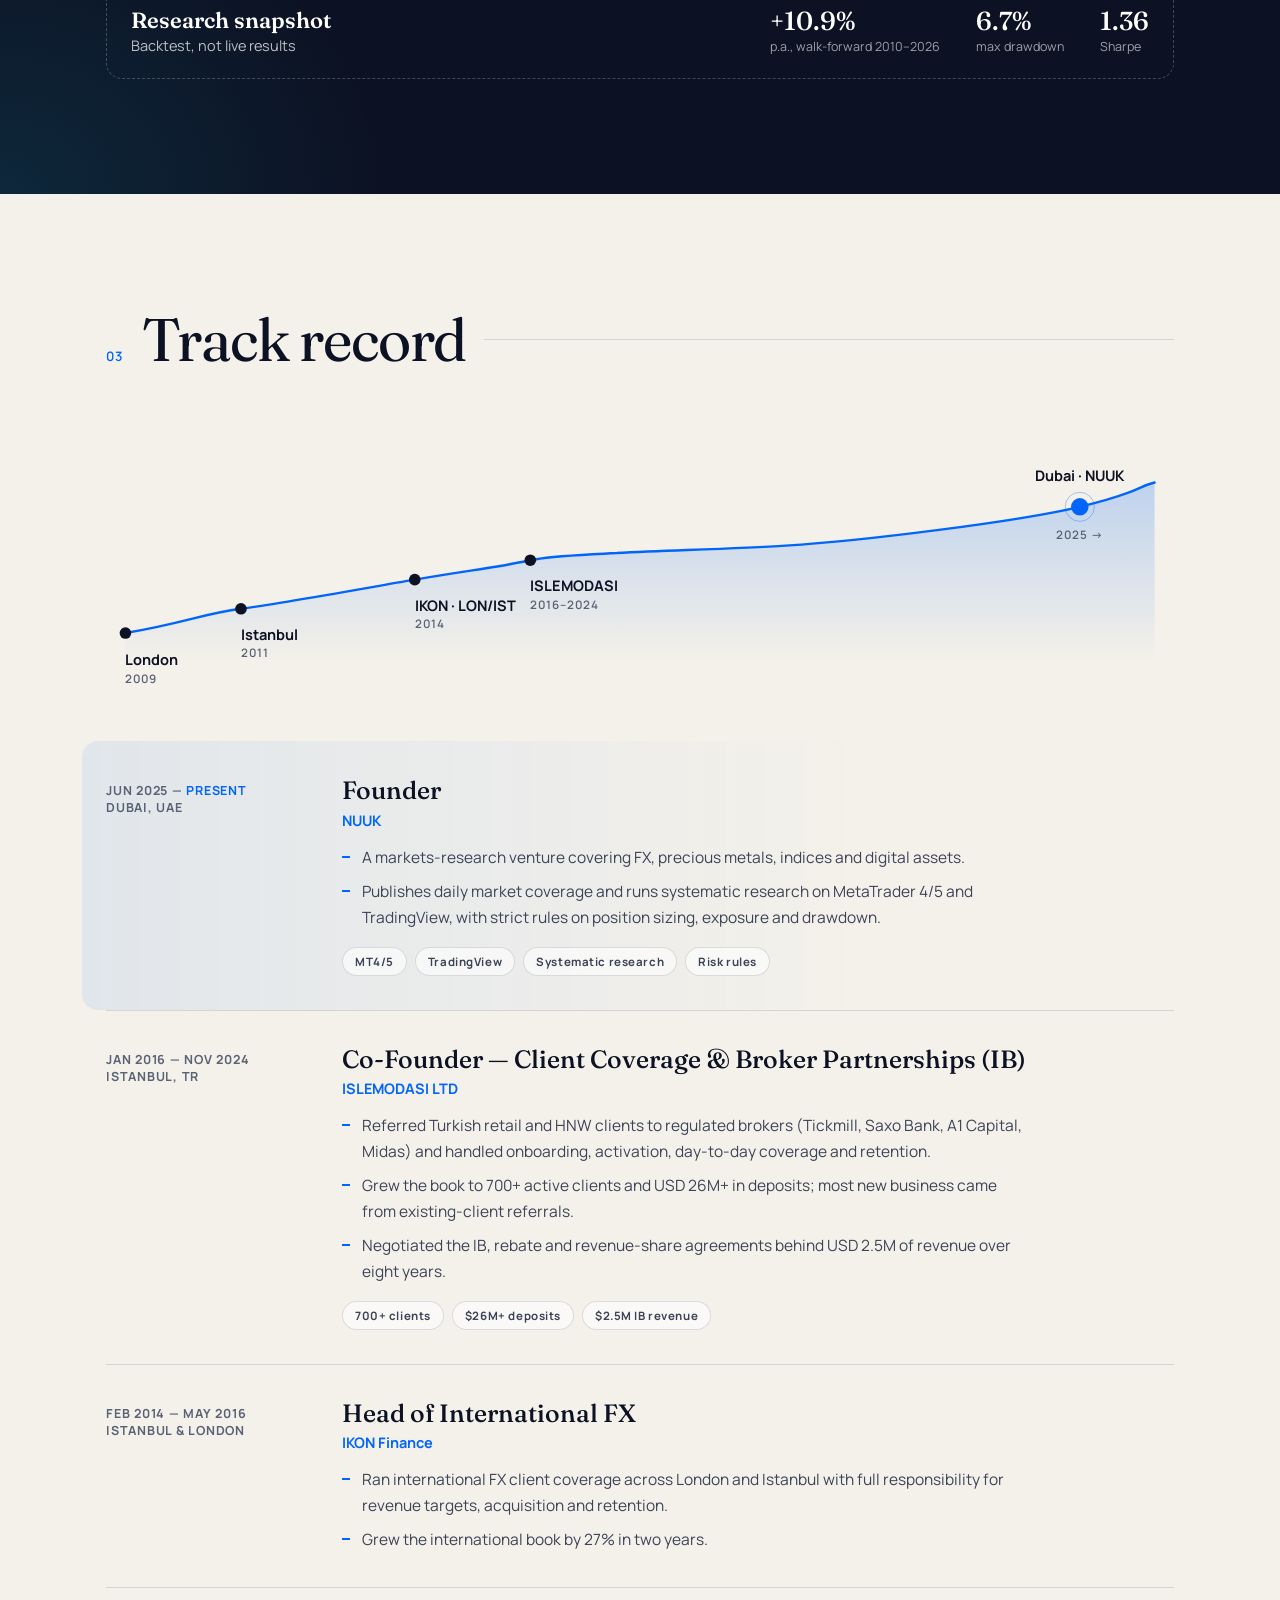
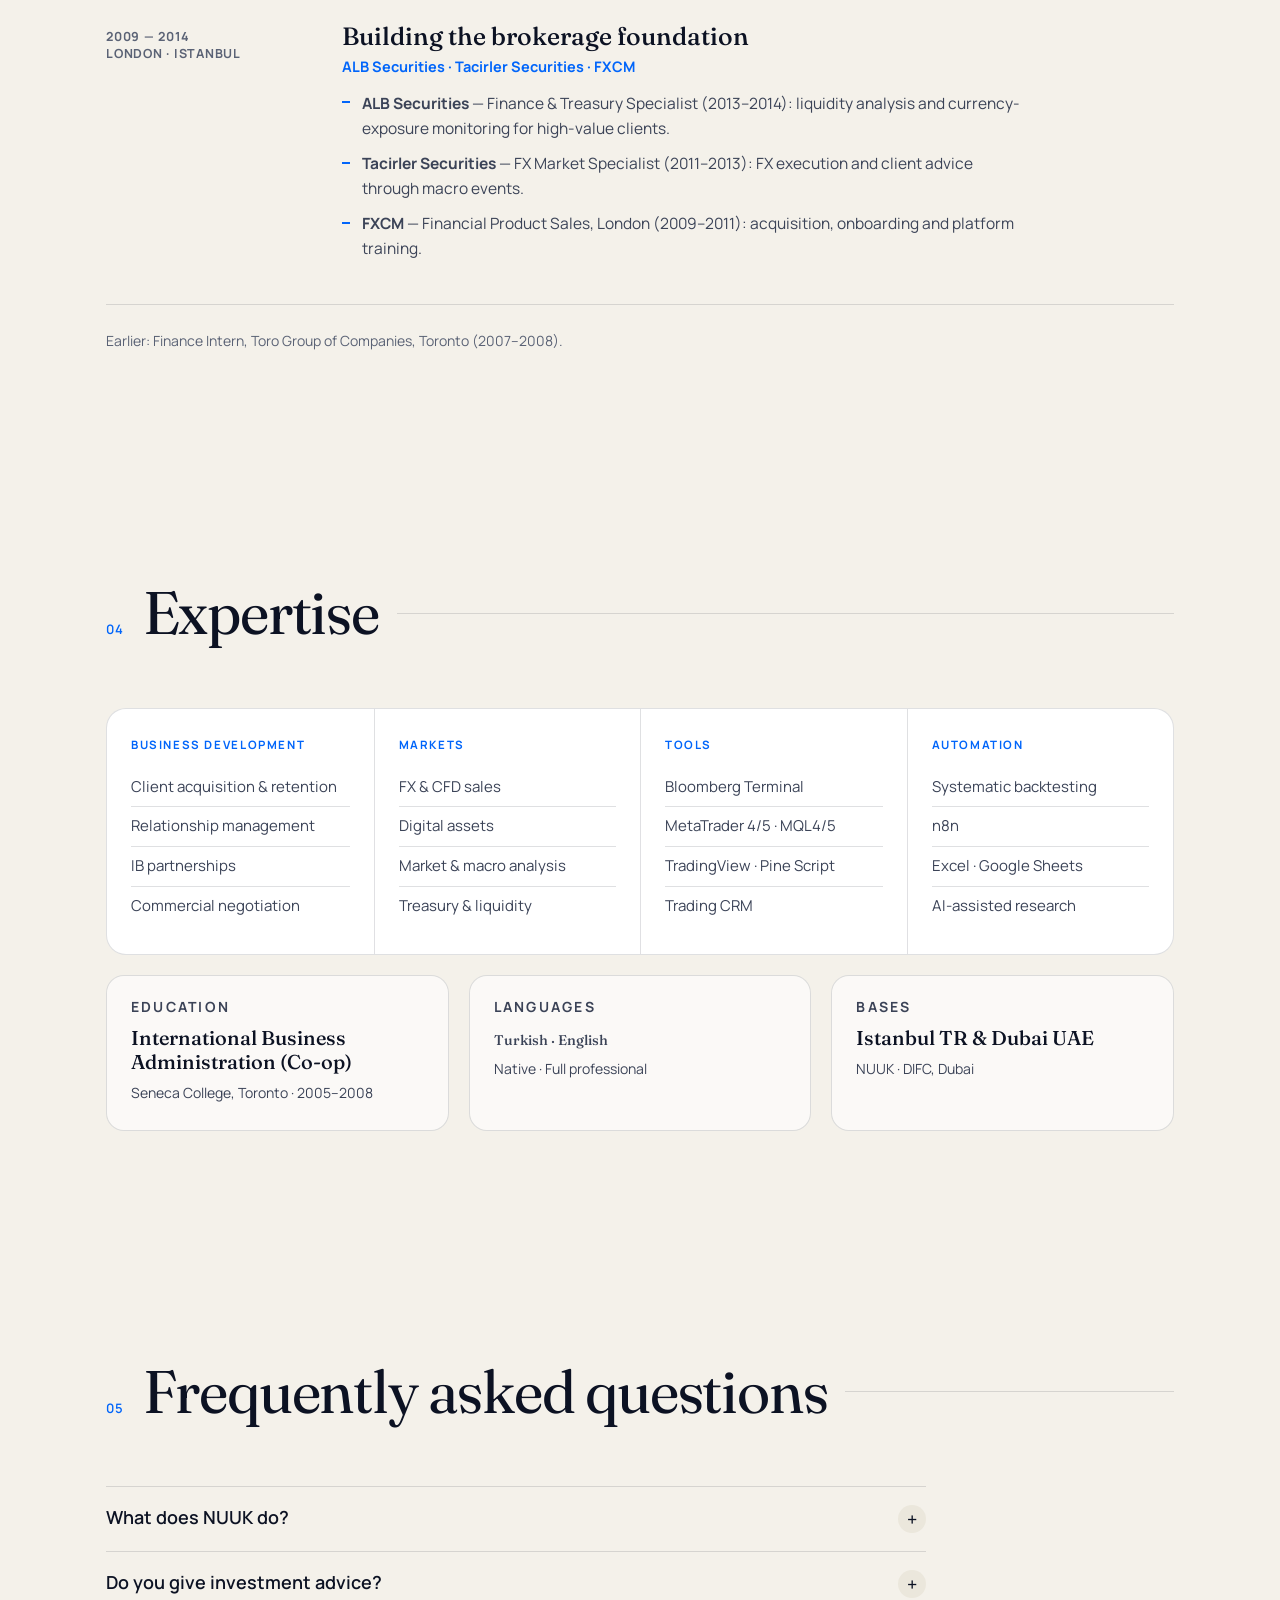
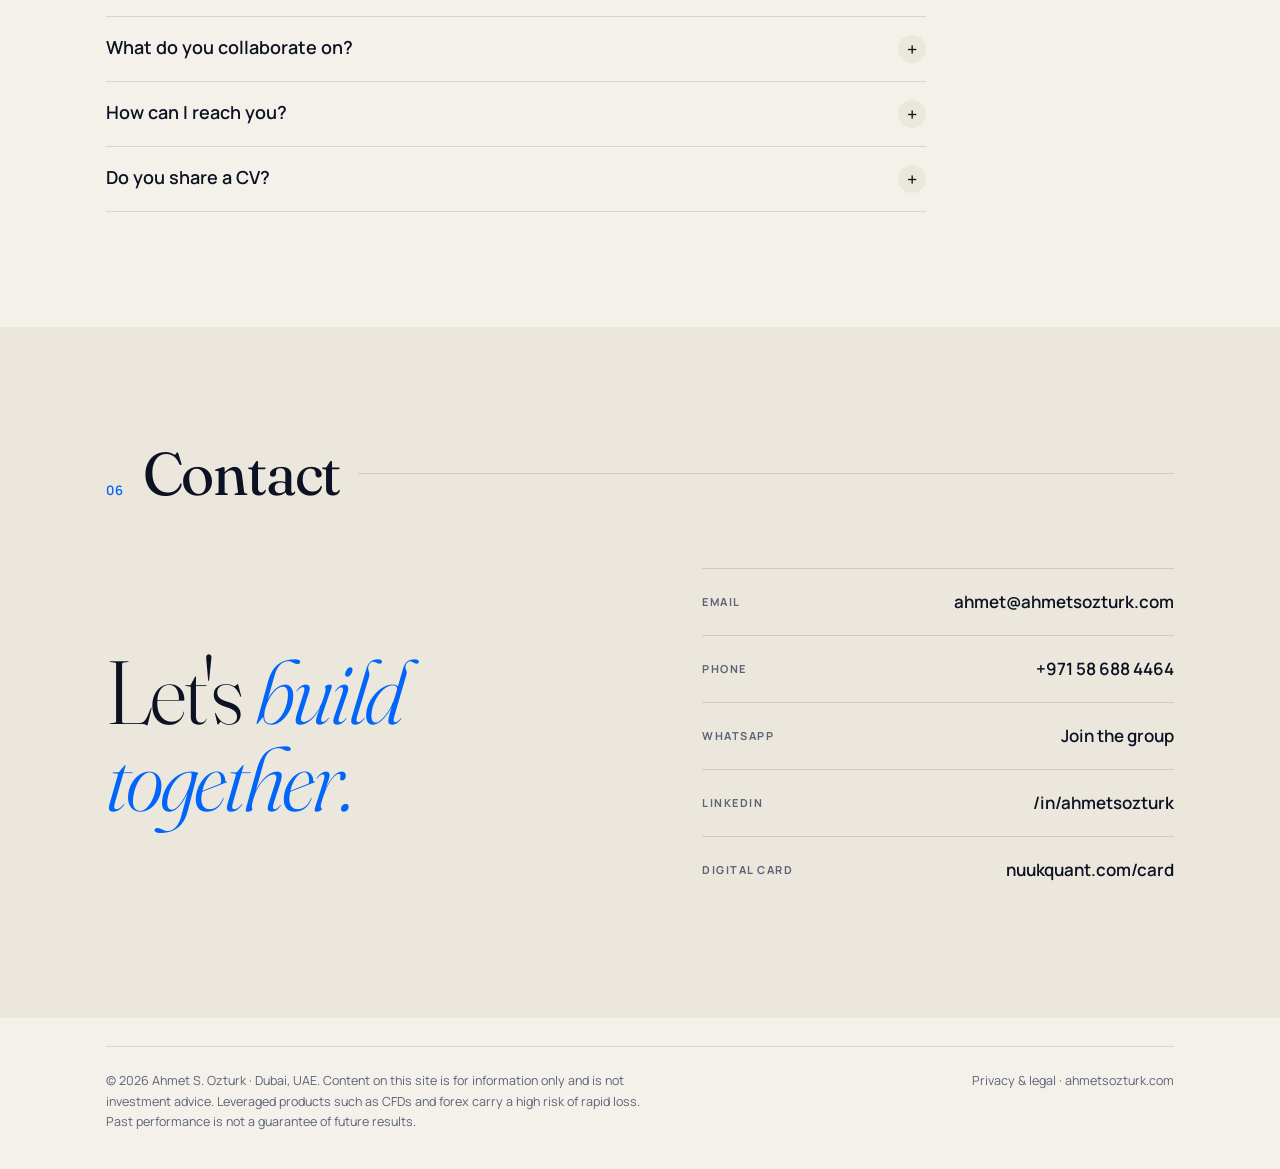
==== commit 7786e98a: "chore: relabel WhatsApp contact row as group invite Link now opens a group invite, so the label read" ====
--- a/index.html
+++ b/index.html
@@ -235,7 +235,7 @@
       <div class="rv">
         <a class="crow" href="mailto:ahmet@ahmetsozturk.com"><span class="k">Email</span><span class="v">ahmet@ahmetsozturk.com</span></a>
         <a class="crow" href="tel:+971586884464"><span class="k"><span data-tr>Telefon</span><span data-en>Phone</span></span><span class="v">+971 58 688 4464</span></a>
-        <a class="crow" href="https://chat.whatsapp.com/KNWkPZ1BNbw8XcCFRh6eu6" target="_blank" rel="noopener"><span class="k">WhatsApp</span><span class="v"><span data-tr>Mesaj gönder</span><span data-en>Send a message</span></span></a>
+        <a class="crow" href="https://chat.whatsapp.com/KNWkPZ1BNbw8XcCFRh6eu6" target="_blank" rel="noopener"><span class="k">WhatsApp</span><span class="v"><span data-tr>Gruba katıl</span><span data-en>Join the group</span></span></a>
         <a class="crow" href="https://www.linkedin.com/in/ahmetsozturk/" target="_blank" rel="noopener"><span class="k">LinkedIn</span><span class="v">/in/ahmetsozturk</span></a>
         <a class="crow" href="https://www.nuukquant.com/card/" target="_blank" rel="noopener"><span class="k"><span data-tr>Dijital kart</span><span data-en>Digital card</span></span><span class="v">nuukquant.com/card</span></a>
       </div>
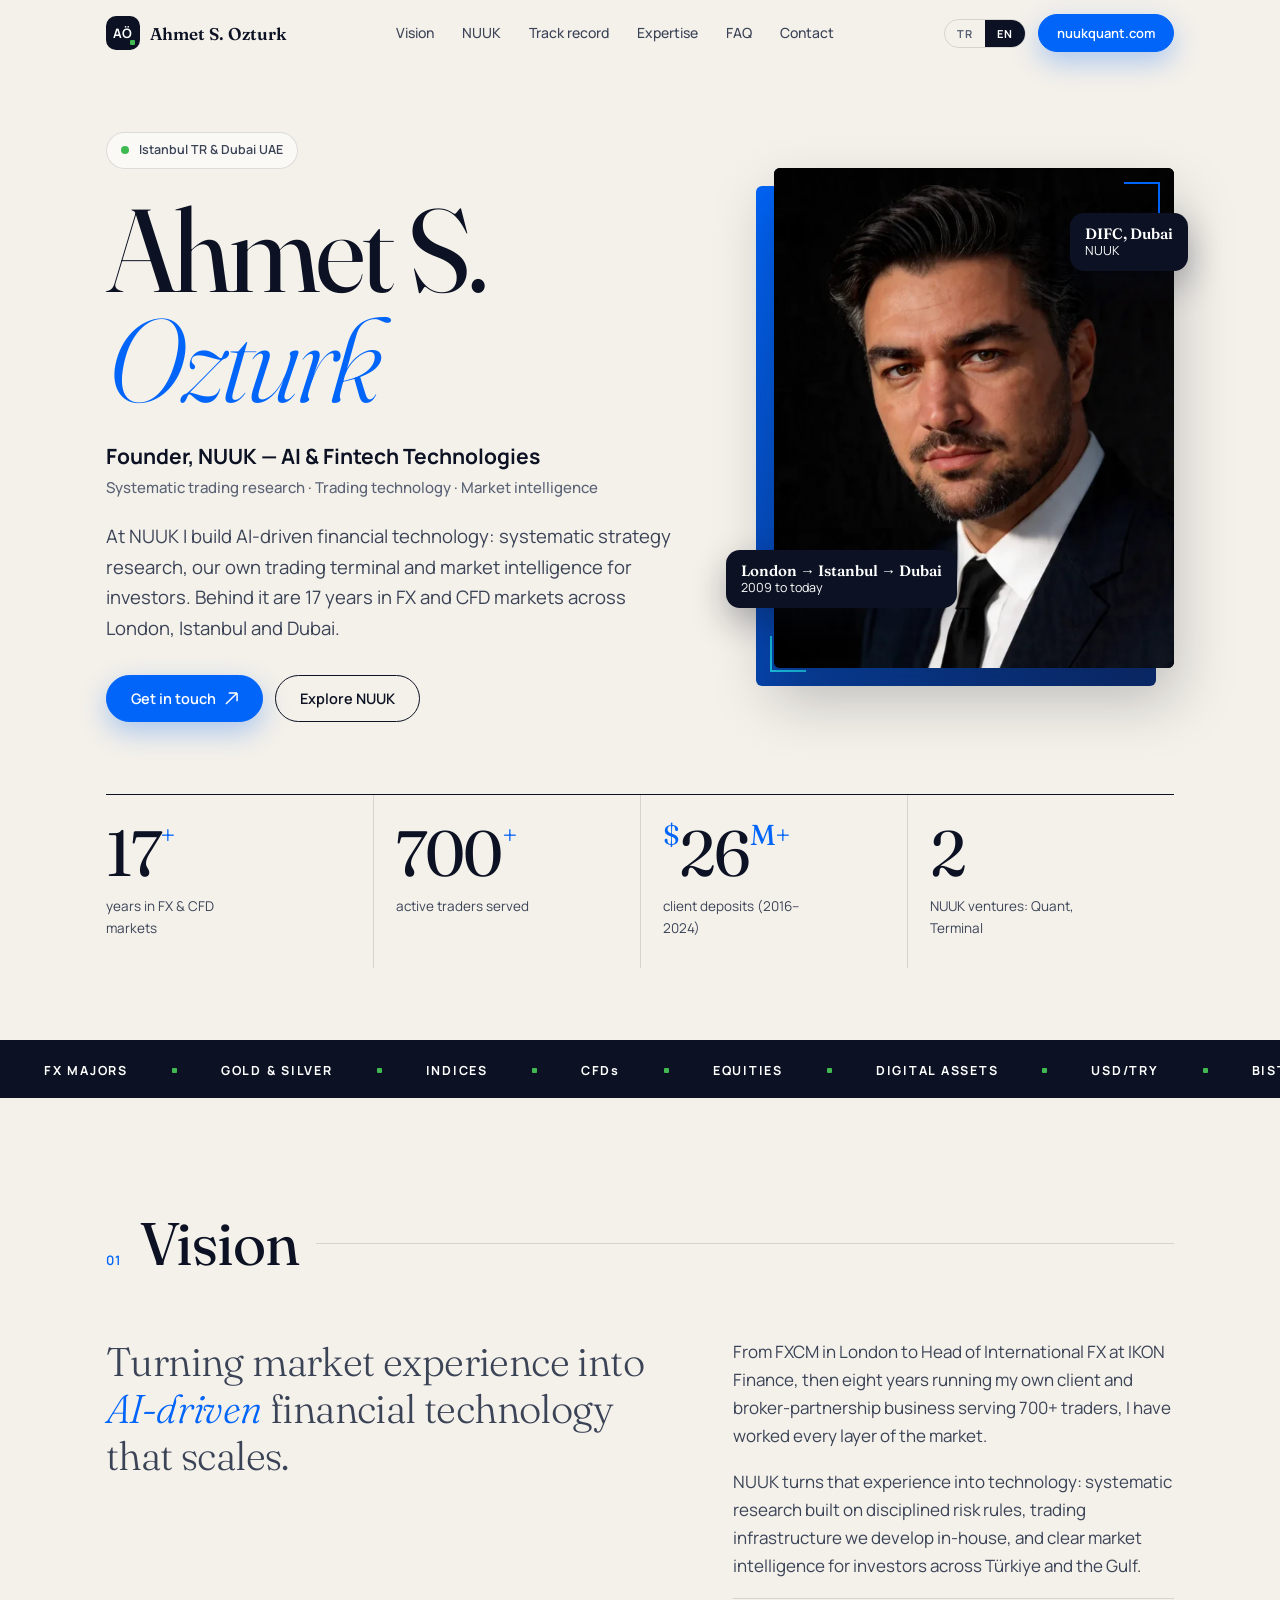
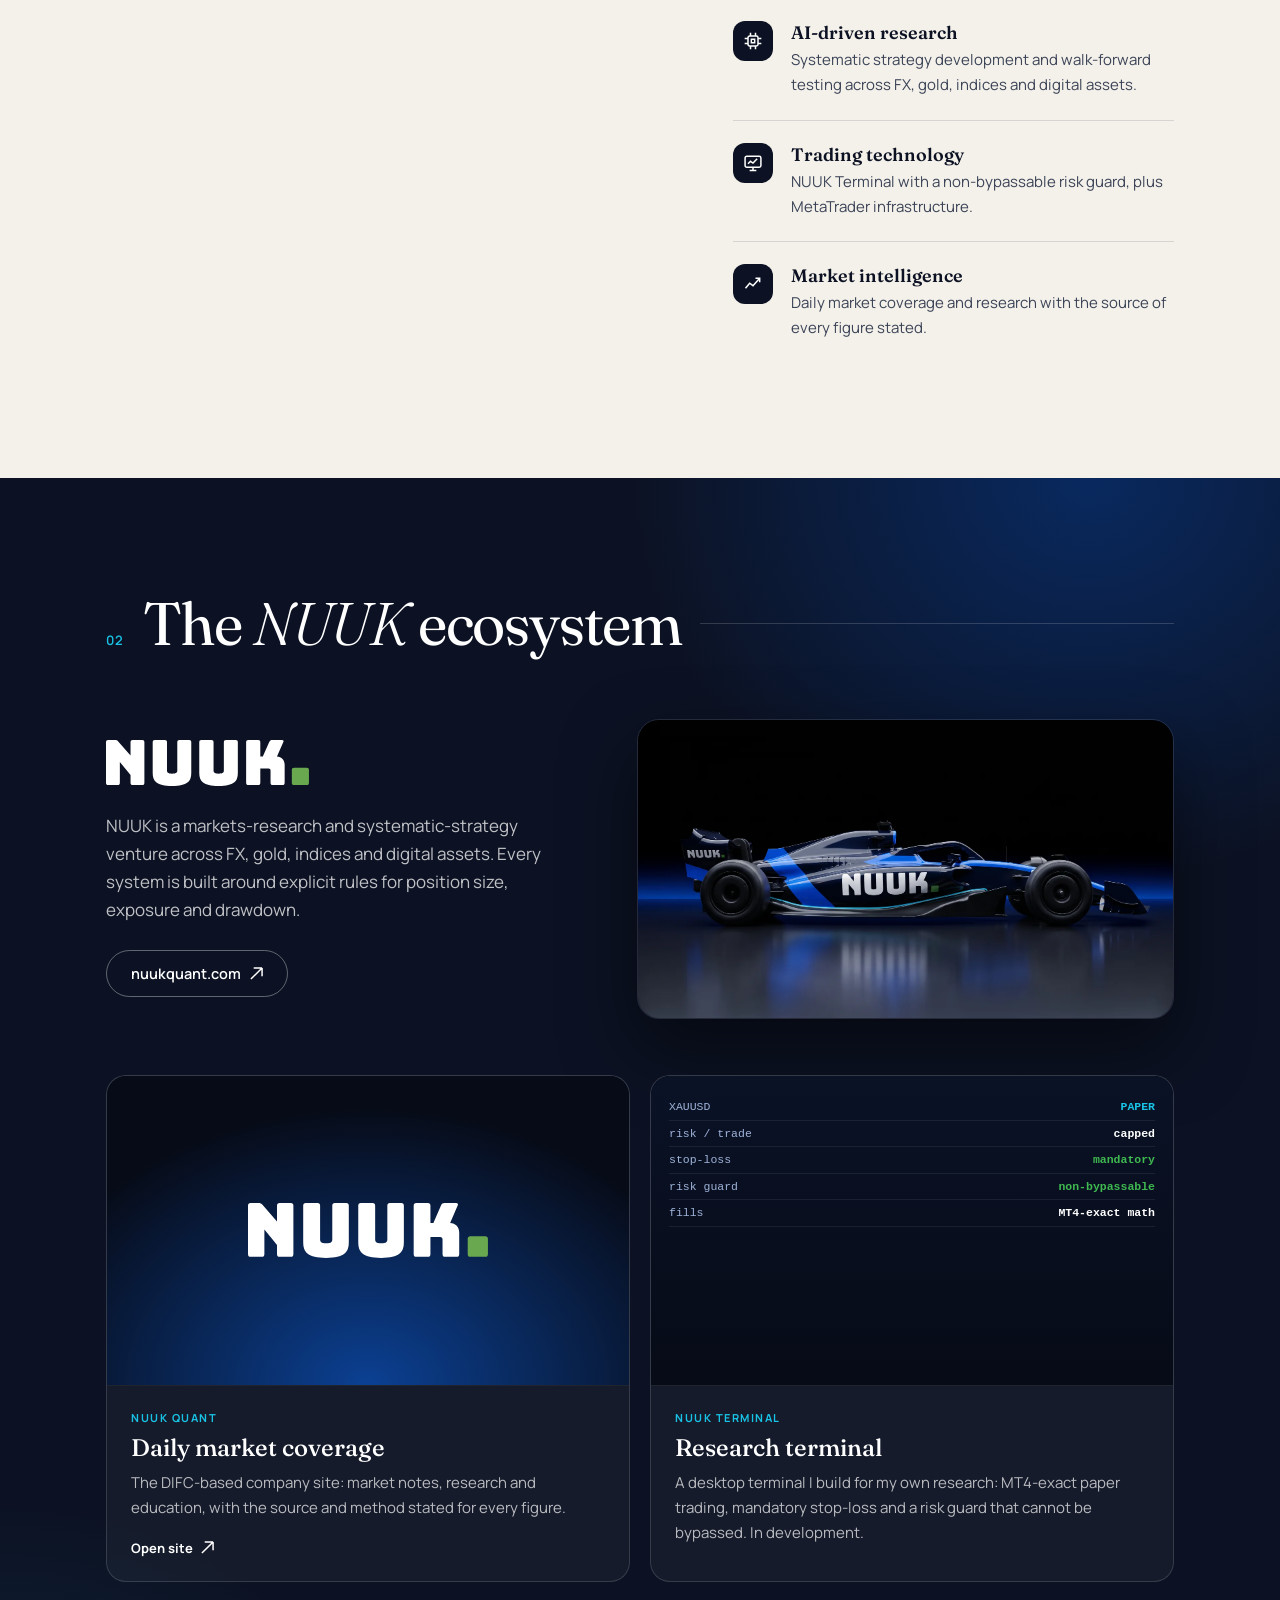
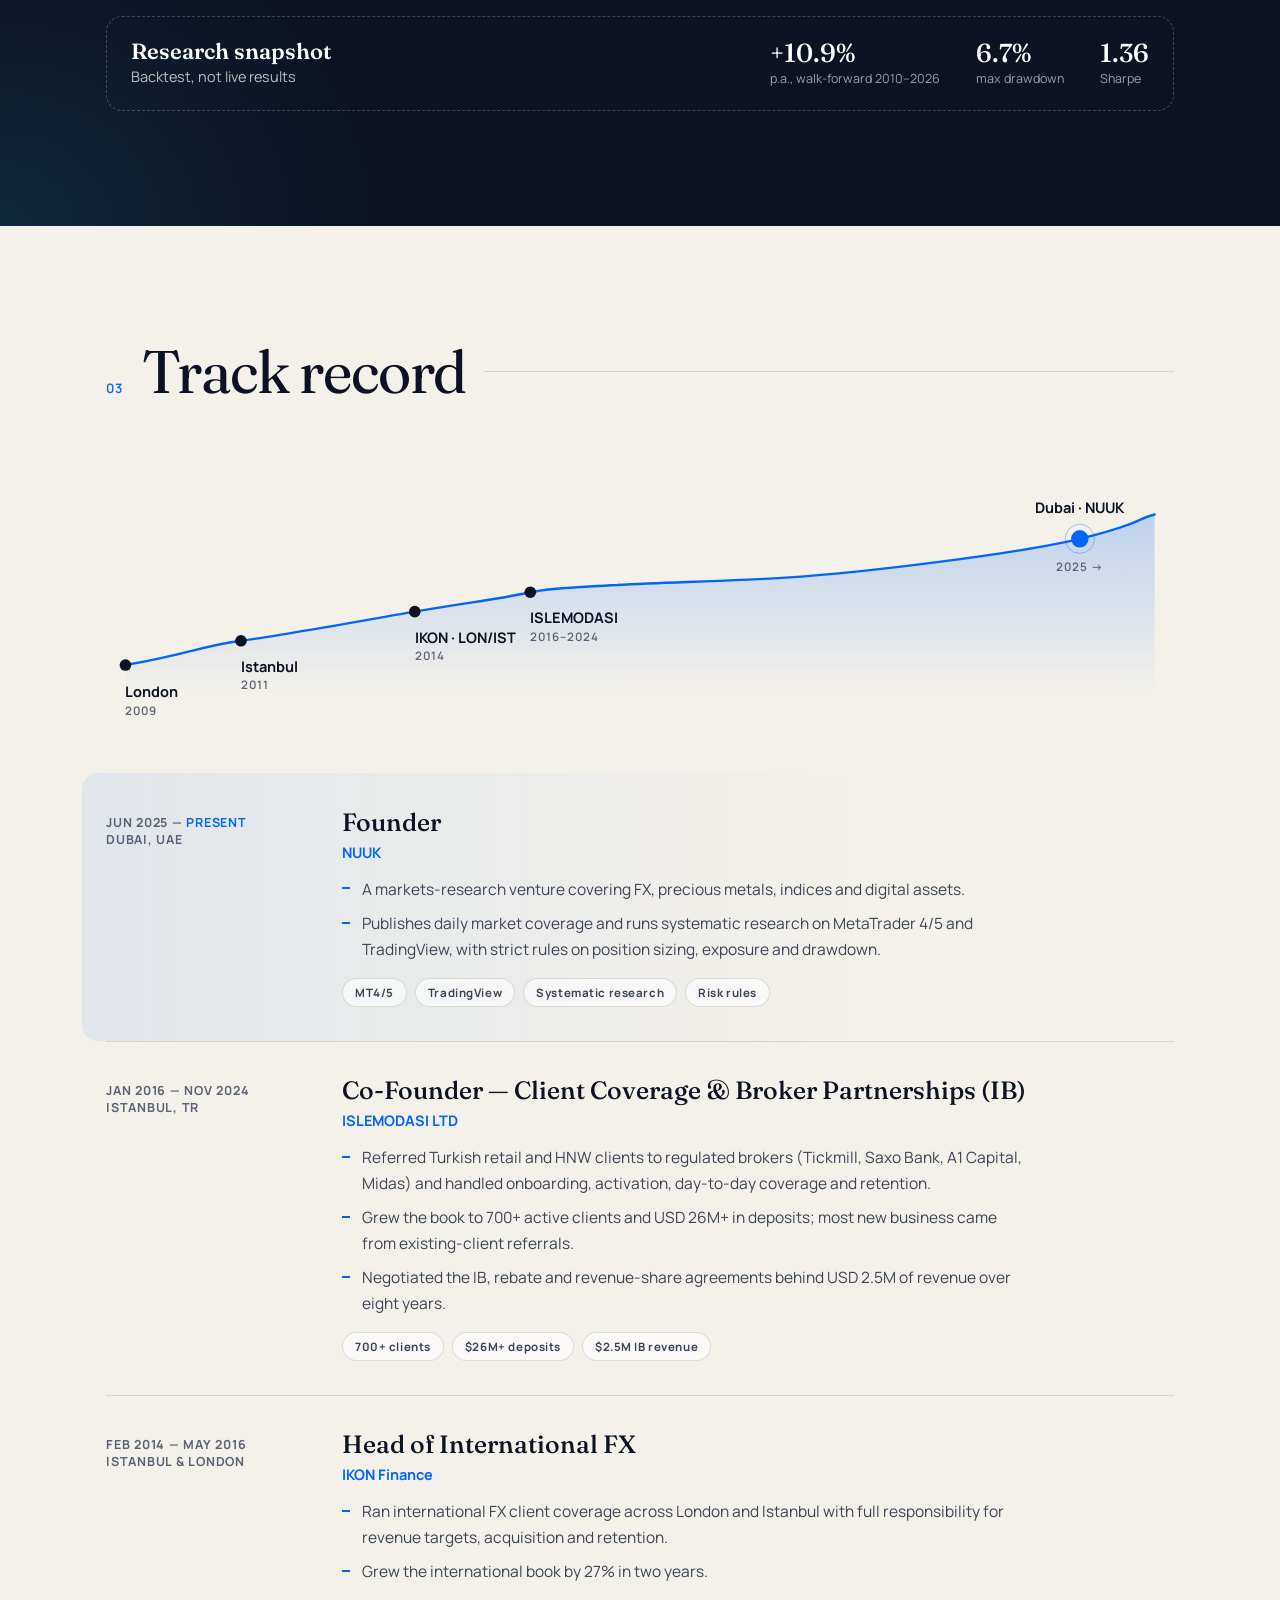
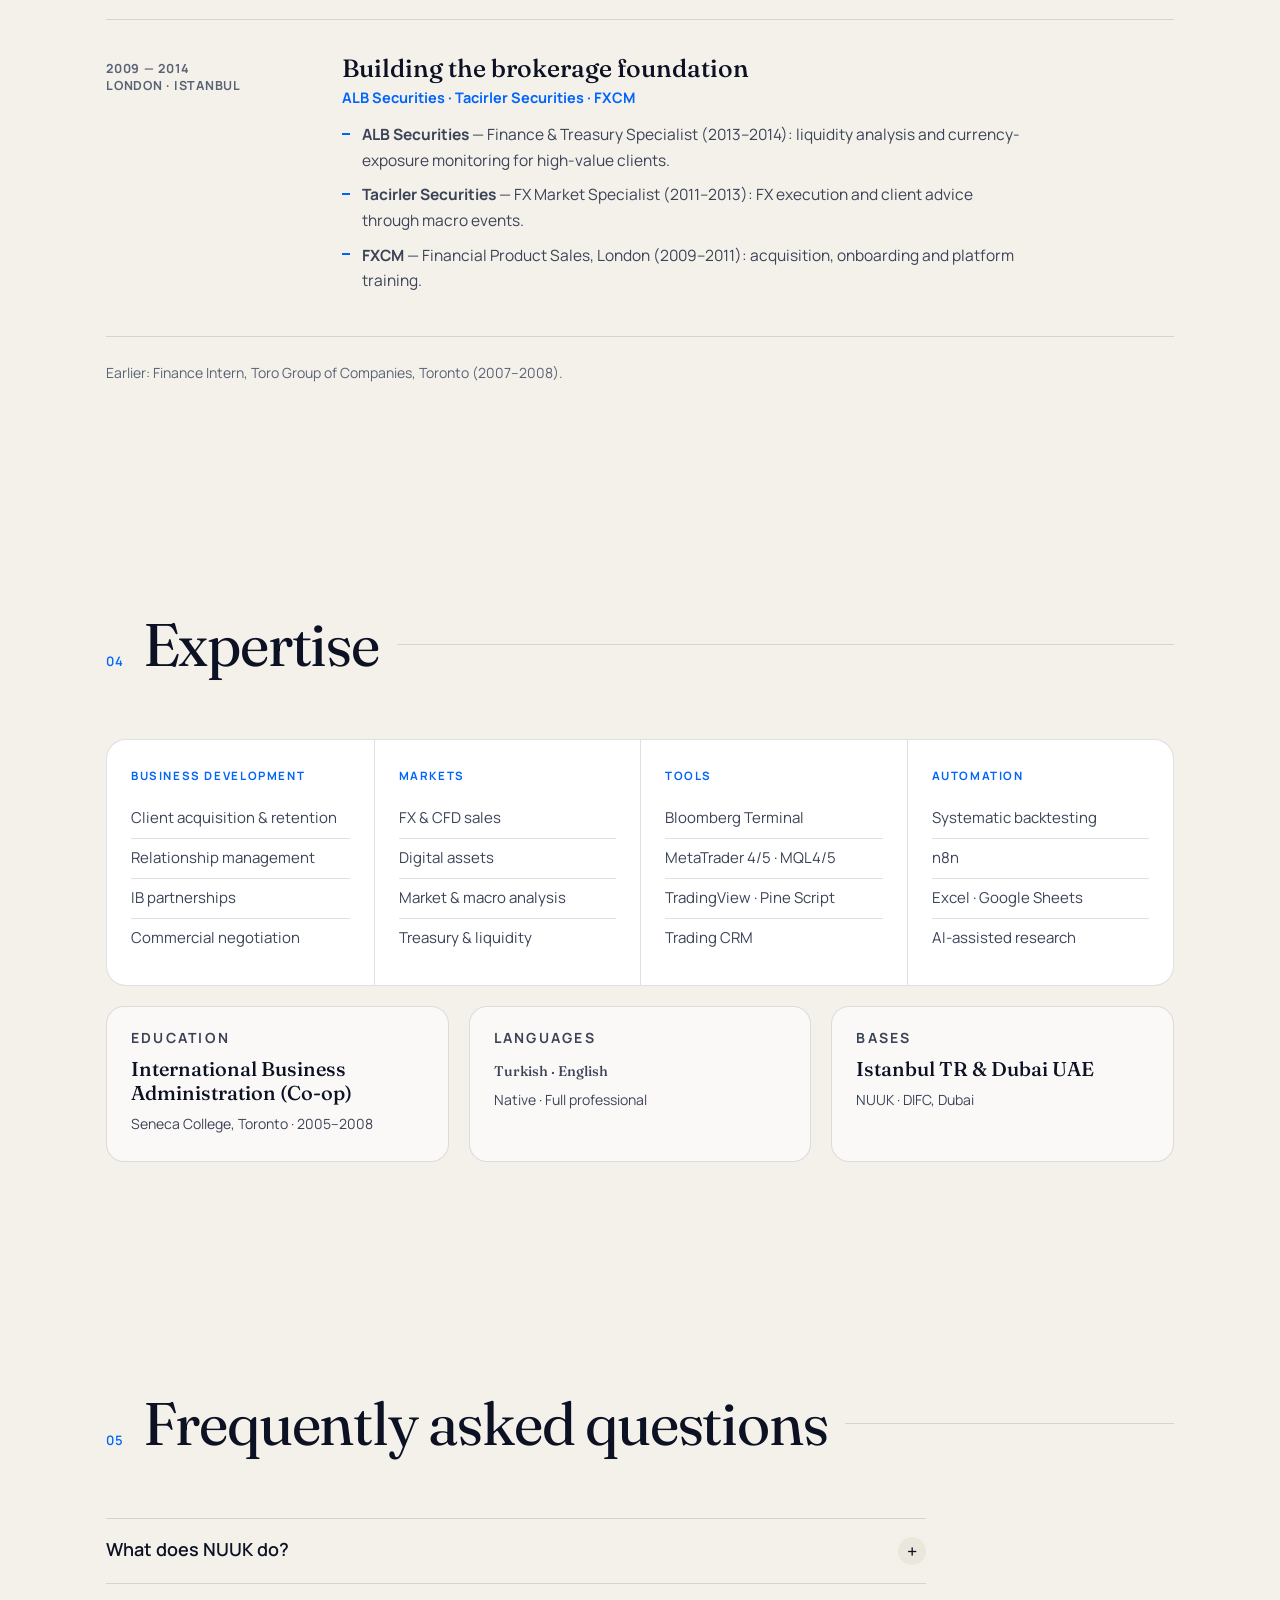
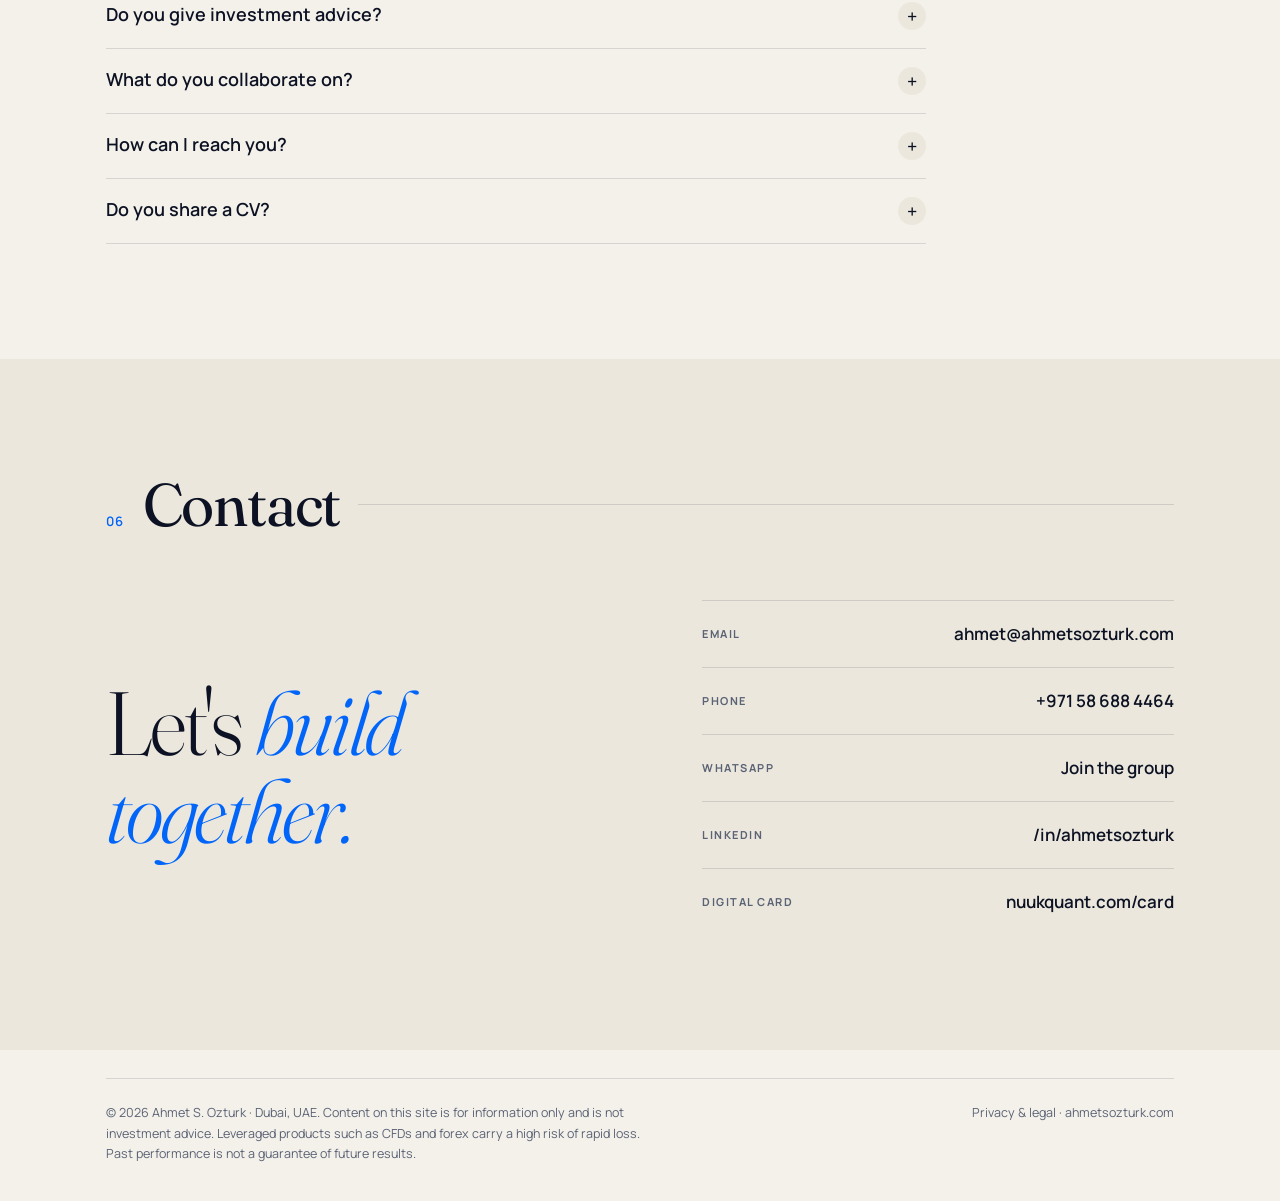
==== commit 77163a85: "chore: remove NUUK & Human from the site Drop the NUUK & Human venture card and its screenshot, and " ====
--- a/index.html
+++ b/index.html
@@ -85,7 +85,7 @@
       <div class="stat"><div class="n"><span data-count="17">17</span><sup>+</sup></div><div class="l"><span data-tr>yıl FX ve CFD piyasalarında</span><span data-en>years in FX &amp; CFD markets</span></div></div>
       <div class="stat"><div class="n"><span data-count="700">700</span><sup>+</sup></div><div class="l"><span data-tr>hizmet verilen aktif trader</span><span data-en>active traders served</span></div></div>
       <div class="stat"><div class="n"><sup>$</sup><span data-count="26">26</span><sup>M+</sup></div><div class="l"><span data-tr>müşteri yatırımı (2016–2024)</span><span data-en>client deposits (2016–2024)</span></div></div>
-      <div class="stat"><div class="n"><span data-count="3">3</span></div><div class="l"><span data-tr>NUUK girişimi: Quant, Terminal, Human</span><span data-en>NUUK ventures: Quant, Terminal, Human</span></div></div>
+      <div class="stat"><div class="n"><span data-count="2">2</span></div><div class="l"><span data-tr>NUUK girişimi: Quant, Terminal</span><span data-en>NUUK ventures: Quant, Terminal</span></div></div>
     </div>
   </div>
   <div class="ticker" aria-hidden="true" style="margin-top:72px"><div class="ticker-in">
@@ -128,10 +128,6 @@
       <a class="vcard rv" href="https://www.nuukquant.com/" target="_blank" rel="noopener">
         <div class="vmedia" style="display:grid;place-items:center;background:radial-gradient(70% 90% at 50% 100%,rgb(1 101 250 / .5),#070b17)"><img src="assets/img/nuuk-wordmark-white.svg" alt="" width="813" height="184" style="width:46%;height:auto;object-fit:contain" loading="lazy"></div>
         <div class="vbody"><span class="k">NUUK Quant</span><h3><span data-tr>Günlük piyasa kapsamı</span><span data-en>Daily market coverage</span></h3><p><span data-tr>DIFC merkezli kurumsal site: piyasa notları, araştırma ve eğitim içerikleri; her rakamın kaynağı ve yöntemi belirtilir.</span><span data-en>The DIFC-based company site: market notes, research and education, with the source and method stated for every figure.</span></p><span class="go"><span data-tr>Siteyi aç</span><span data-en>Open site</span> <svg width="13" height="13" viewBox="0 0 14 14" fill="none" aria-hidden="true"><path d="M1 13L13 1M13 1H4M13 1V10" stroke="currentColor" stroke-width="1.6"/></svg></span></div>
-      </a>
-      <a class="vcard rv" href="https://ahmetsozt.github.io/nuukandhuman/" target="_blank" rel="noopener">
-        <div class="vmedia"><img src="assets/img/nuukandhuman.webp" alt="NUUK &amp; Human website" width="1200" height="611" loading="lazy"></div>
-        <div class="vbody"><span class="k">NUUK &amp; Human</span><h3><span data-tr>İşe alım ve İK danışmanlığı</span><span data-en>Recruitment &amp; HR advisory</span></h3><p><span data-tr>Finansal piyasalar, gayrimenkul ve teknik sektörlere odaklı uzman işe alım; TR/EN yayında. Burcu Şarlı Öztürk ile birlikte kuruldu.</span><span data-en>Specialist recruitment for financial markets, real estate and technical sectors; live in EN/TR. Co-founded with Burcu Şarlı Öztürk.</span></p><span class="go"><span data-tr>Siteyi aç</span><span data-en>Open site</span> <svg width="13" height="13" viewBox="0 0 14 14" fill="none" aria-hidden="true"><path d="M1 13L13 1M13 1H4M13 1V10" stroke="currentColor" stroke-width="1.6"/></svg></span></div>
       </a>
       <div class="vcard rv">
         <div class="vmedia"><div class="term" aria-hidden="true">
--- a/assets/css/site.css
+++ b/assets/css/site.css
@@ -136,7 +136,7 @@
 .nuuk-hero p{color:rgb(255 255 255 / .74);max-width:52ch;margin-bottom:26px}
 .car{border-radius:22px;overflow:hidden;box-shadow:0 30px 70px rgb(0 0 0 / .5);border:1px solid rgb(255 255 255 / .1)}
 .car img{width:100%;height:auto}
-.vgrid{display:grid;grid-template-columns:repeat(3,1fr);gap:20px}
+.vgrid{display:grid;grid-template-columns:repeat(2,1fr);gap:20px}
 .vcard{border:1px solid rgb(255 255 255 / .14);border-radius:20px;background:rgb(255 255 255 / .04);overflow:hidden;display:flex;flex-direction:column;transition:transform .35s var(--ease),border-color .3s,background .3s}
 .vcard:hover{transform:translateY(-6px);border-color:var(--cyan);background:rgb(255 255 255 / .07)}
 .vmedia{aspect-ratio:16/9.5;background:#070b17;border-bottom:1px solid rgb(255 255 255 / .1);overflow:hidden;position:relative}
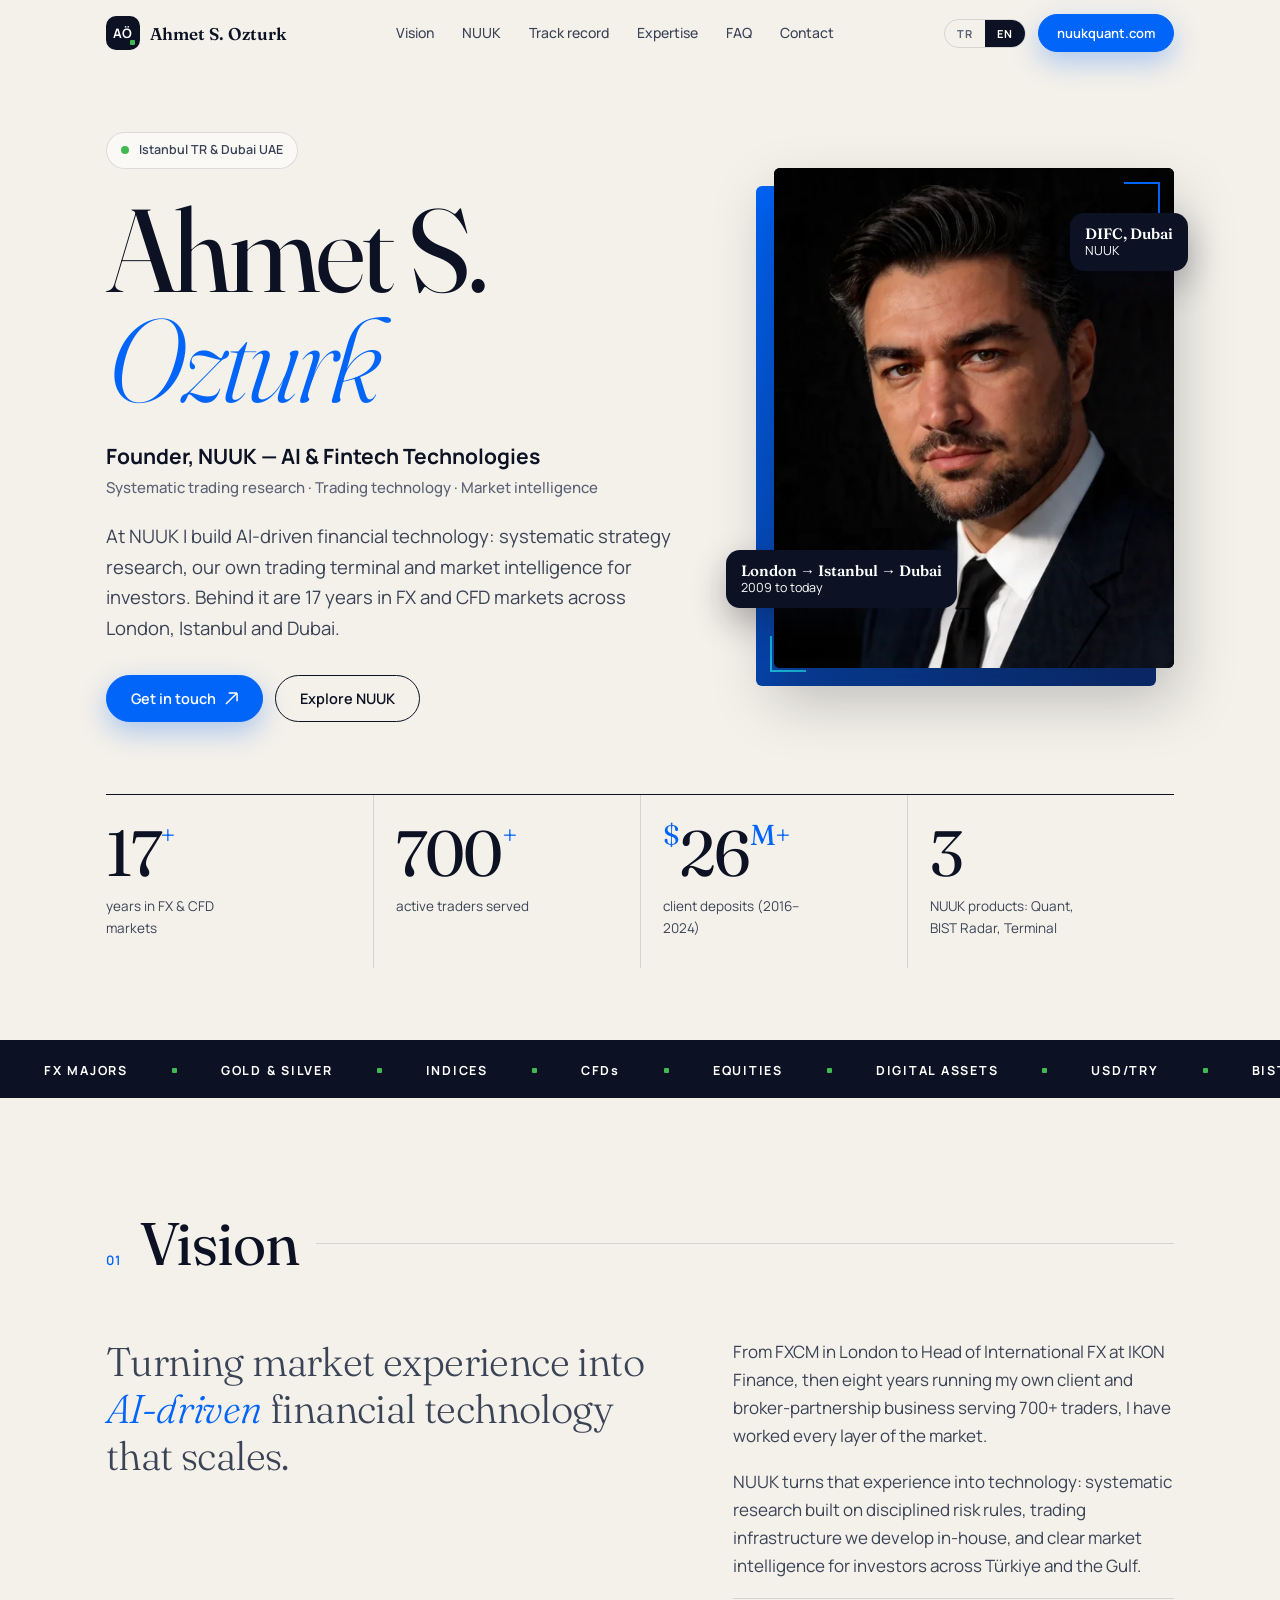
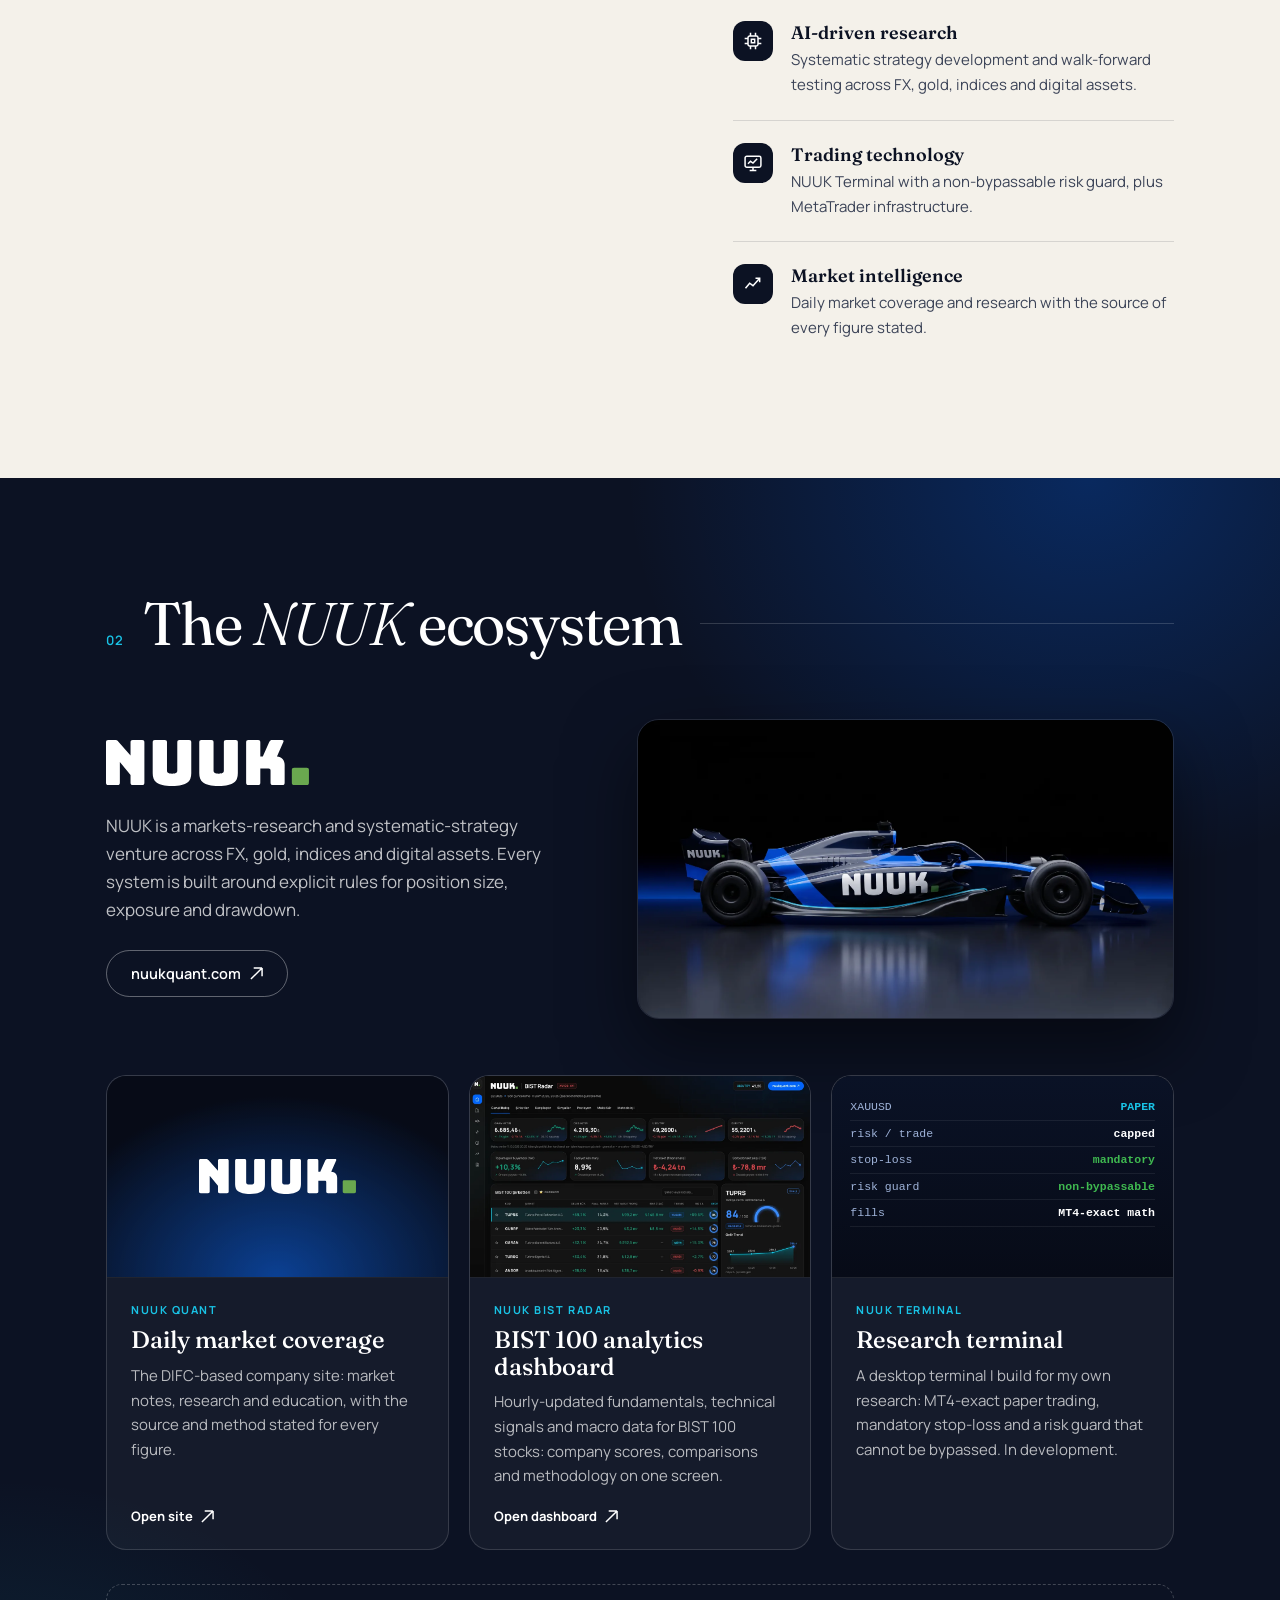
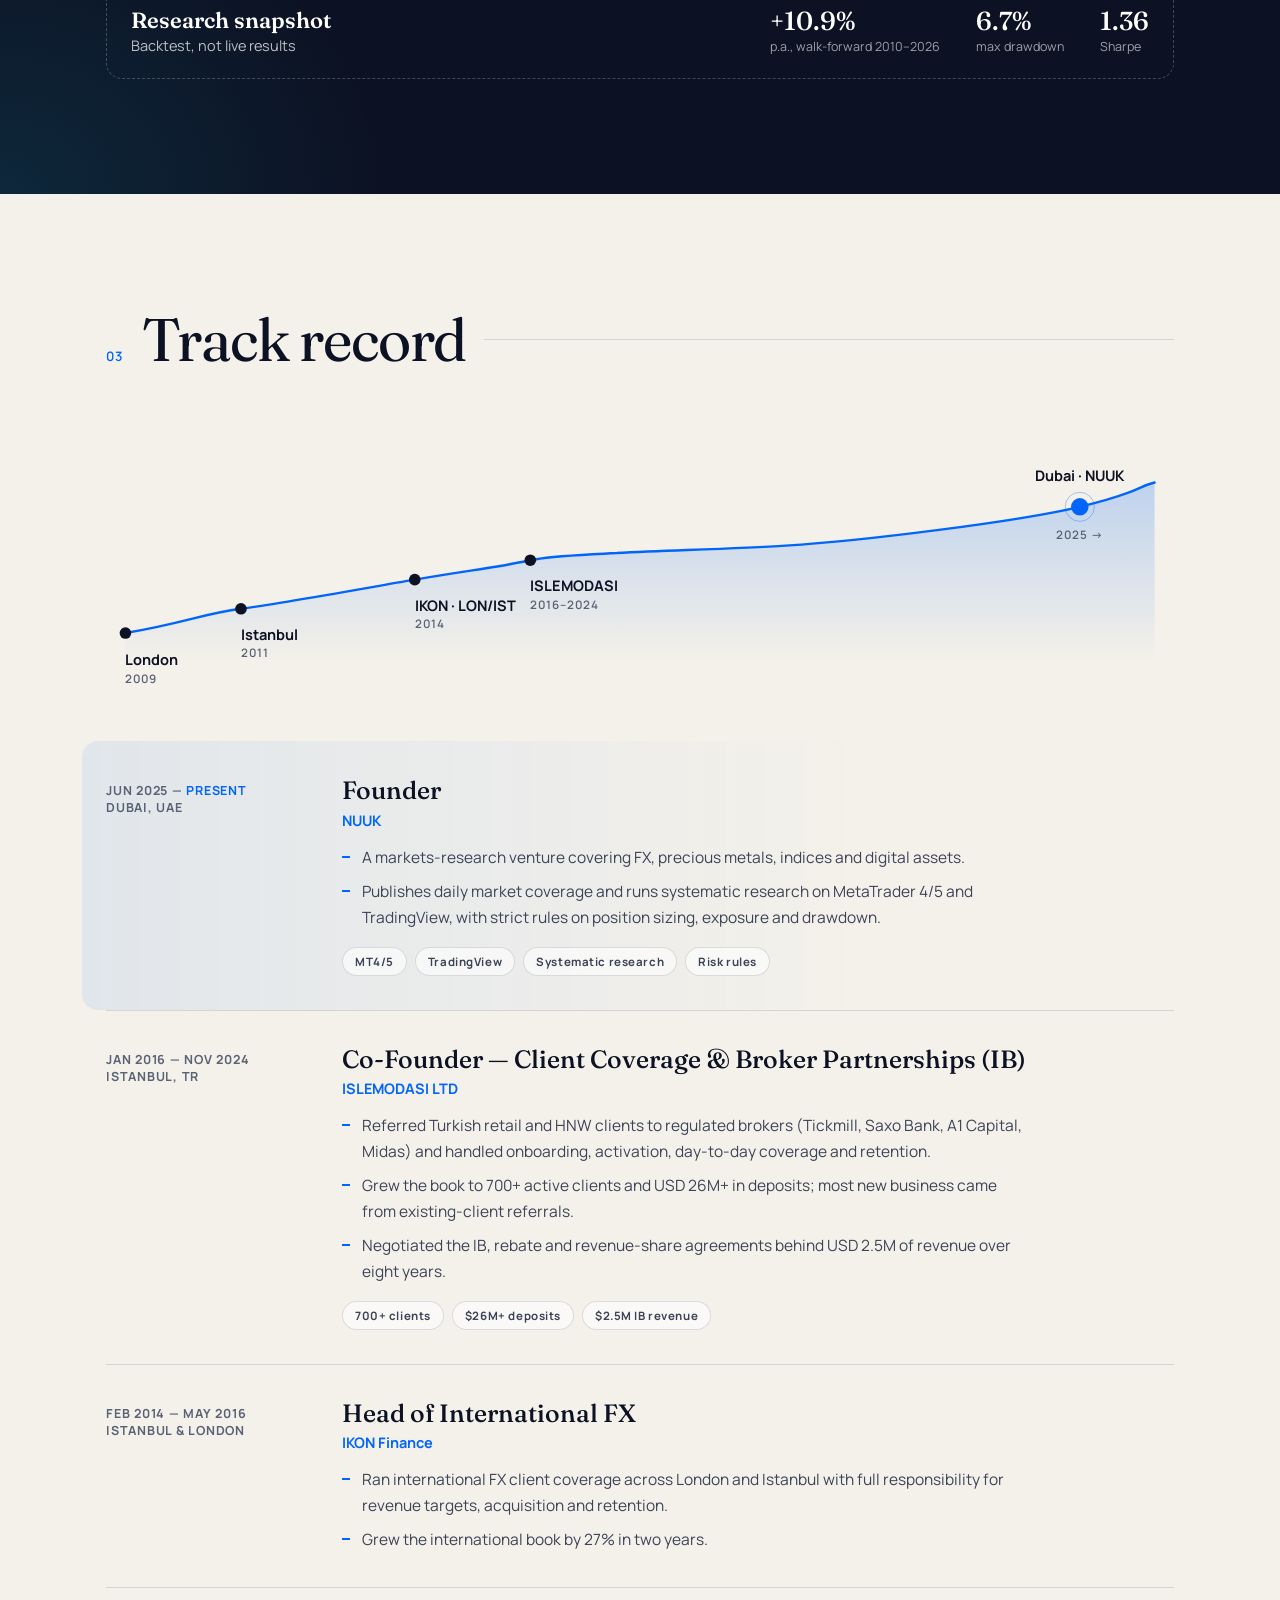
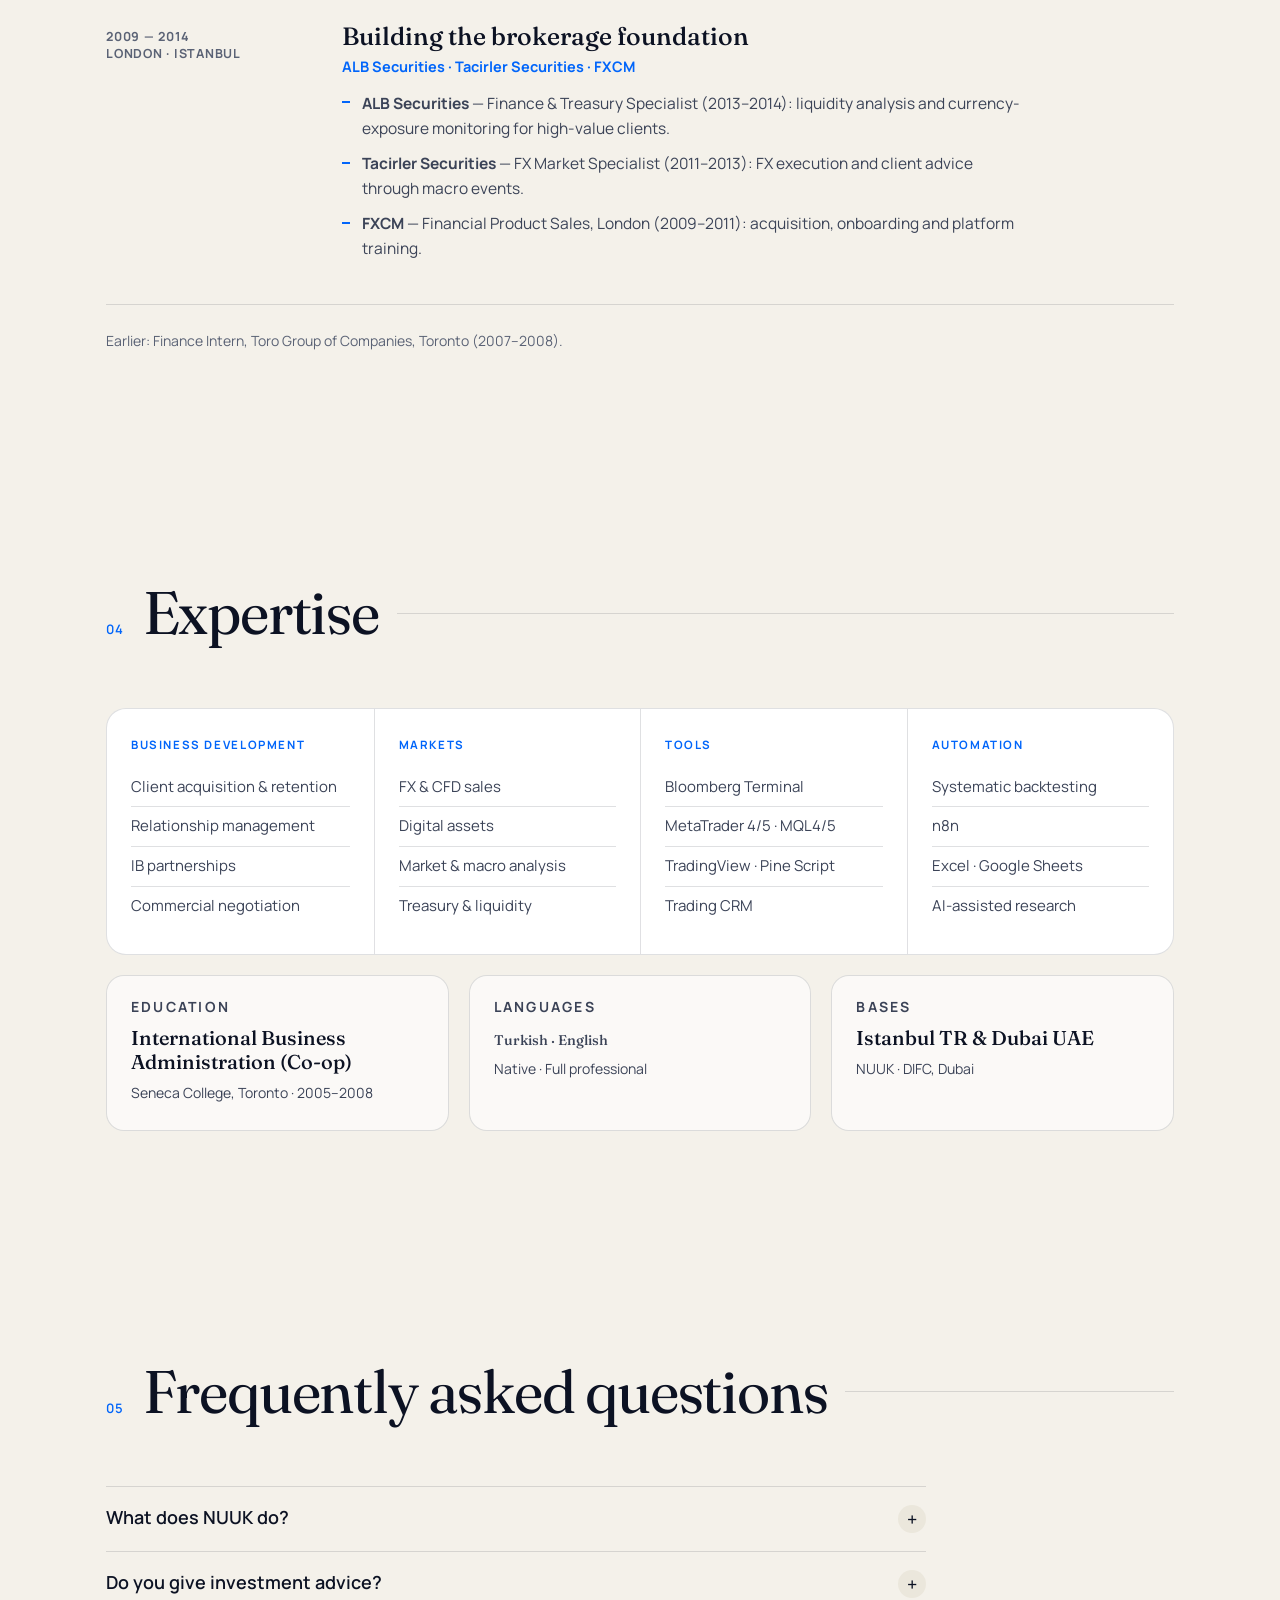
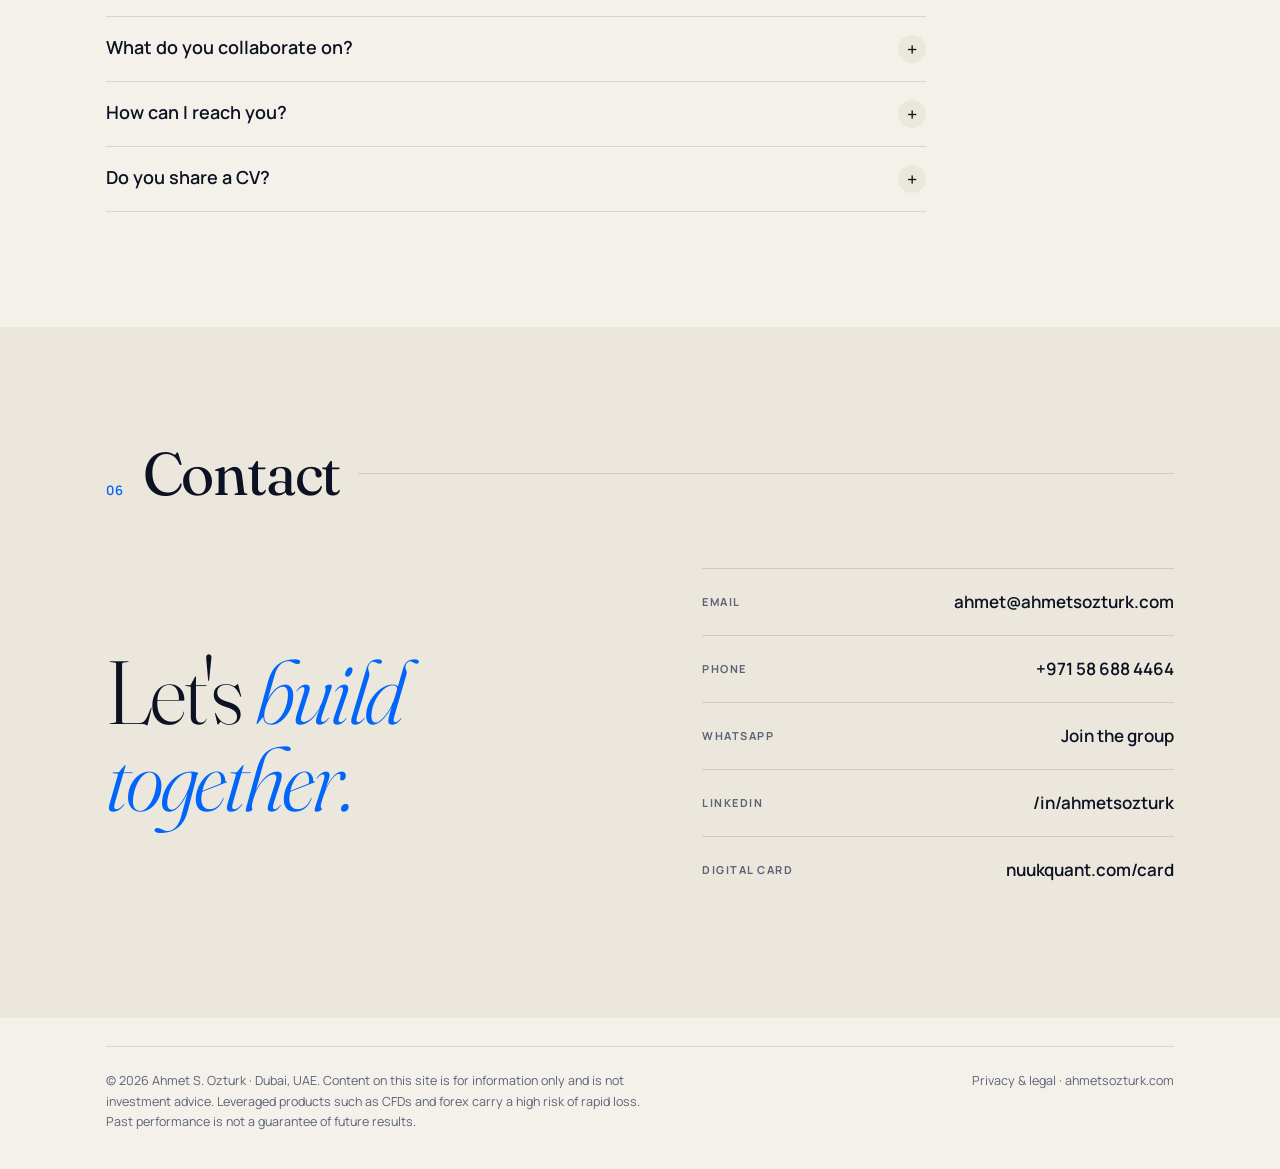
==== commit 543168a1: "feat: add NUUK BIST Radar to the NUUK ecosystem Co-Authored-By: Claude Opus 5.5 <noreply@anthropic.c" ====
--- a/index.html
+++ b/index.html
@@ -85,7 +85,7 @@
       <div class="stat"><div class="n"><span data-count="17">17</span><sup>+</sup></div><div class="l"><span data-tr>yıl FX ve CFD piyasalarında</span><span data-en>years in FX &amp; CFD markets</span></div></div>
       <div class="stat"><div class="n"><span data-count="700">700</span><sup>+</sup></div><div class="l"><span data-tr>hizmet verilen aktif trader</span><span data-en>active traders served</span></div></div>
       <div class="stat"><div class="n"><sup>$</sup><span data-count="26">26</span><sup>M+</sup></div><div class="l"><span data-tr>müşteri yatırımı (2016–2024)</span><span data-en>client deposits (2016–2024)</span></div></div>
-      <div class="stat"><div class="n"><span data-count="2">2</span></div><div class="l"><span data-tr>NUUK girişimi: Quant, Terminal</span><span data-en>NUUK ventures: Quant, Terminal</span></div></div>
+      <div class="stat"><div class="n"><span data-count="3">3</span></div><div class="l"><span data-tr>NUUK ürünü: Quant, BIST Radar, Terminal</span><span data-en>NUUK products: Quant, BIST Radar, Terminal</span></div></div>
     </div>
   </div>
   <div class="ticker" aria-hidden="true" style="margin-top:72px"><div class="ticker-in">
@@ -128,6 +128,10 @@
       <a class="vcard rv" href="https://www.nuukquant.com/" target="_blank" rel="noopener">
         <div class="vmedia" style="display:grid;place-items:center;background:radial-gradient(70% 90% at 50% 100%,rgb(1 101 250 / .5),#070b17)"><img src="assets/img/nuuk-wordmark-white.svg" alt="" width="813" height="184" style="width:46%;height:auto;object-fit:contain" loading="lazy"></div>
         <div class="vbody"><span class="k">NUUK Quant</span><h3><span data-tr>Günlük piyasa kapsamı</span><span data-en>Daily market coverage</span></h3><p><span data-tr>DIFC merkezli kurumsal site: piyasa notları, araştırma ve eğitim içerikleri; her rakamın kaynağı ve yöntemi belirtilir.</span><span data-en>The DIFC-based company site: market notes, research and education, with the source and method stated for every figure.</span></p><span class="go"><span data-tr>Siteyi aç</span><span data-en>Open site</span> <svg width="13" height="13" viewBox="0 0 14 14" fill="none" aria-hidden="true"><path d="M1 13L13 1M13 1H4M13 1V10" stroke="currentColor" stroke-width="1.6"/></svg></span></div>
+      </a>
+      <a class="vcard rv" href="https://bist.nuukquant.com/" target="_blank" rel="noopener">
+        <div class="vmedia"><img src="assets/img/nuuk-bist-radar.webp" alt="NUUK BIST Radar dashboard" width="1200" height="711" loading="lazy"></div>
+        <div class="vbody"><span class="k">NUUK BIST Radar</span><h3><span data-tr>BIST 100 analiz panosu</span><span data-en>BIST 100 analytics dashboard</span></h3><p><span data-tr>BIST 100 hisseleri için saatlik güncellenen temel analiz, teknik sinyal ve makro pano: şirket skorları, karşılaştırma ve metodoloji tek ekranda.</span><span data-en>Hourly-updated fundamentals, technical signals and macro data for BIST 100 stocks: company scores, comparisons and methodology on one screen.</span></p><span class="go"><span data-tr>Panoyu aç</span><span data-en>Open dashboard</span> <svg width="13" height="13" viewBox="0 0 14 14" fill="none" aria-hidden="true"><path d="M1 13L13 1M13 1H4M13 1V10" stroke="currentColor" stroke-width="1.6"/></svg></span></div>
       </a>
       <div class="vcard rv">
         <div class="vmedia"><div class="term" aria-hidden="true">
--- a/assets/css/site.css
+++ b/assets/css/site.css
@@ -136,7 +136,7 @@
 .nuuk-hero p{color:rgb(255 255 255 / .74);max-width:52ch;margin-bottom:26px}
 .car{border-radius:22px;overflow:hidden;box-shadow:0 30px 70px rgb(0 0 0 / .5);border:1px solid rgb(255 255 255 / .1)}
 .car img{width:100%;height:auto}
-.vgrid{display:grid;grid-template-columns:repeat(2,1fr);gap:20px}
+.vgrid{display:grid;grid-template-columns:repeat(3,1fr);gap:20px}
 .vcard{border:1px solid rgb(255 255 255 / .14);border-radius:20px;background:rgb(255 255 255 / .04);overflow:hidden;display:flex;flex-direction:column;transition:transform .35s var(--ease),border-color .3s,background .3s}
 .vcard:hover{transform:translateY(-6px);border-color:var(--cyan);background:rgb(255 255 255 / .07)}
 .vmedia{aspect-ratio:16/9.5;background:#070b17;border-bottom:1px solid rgb(255 255 255 / .1);overflow:hidden;position:relative}
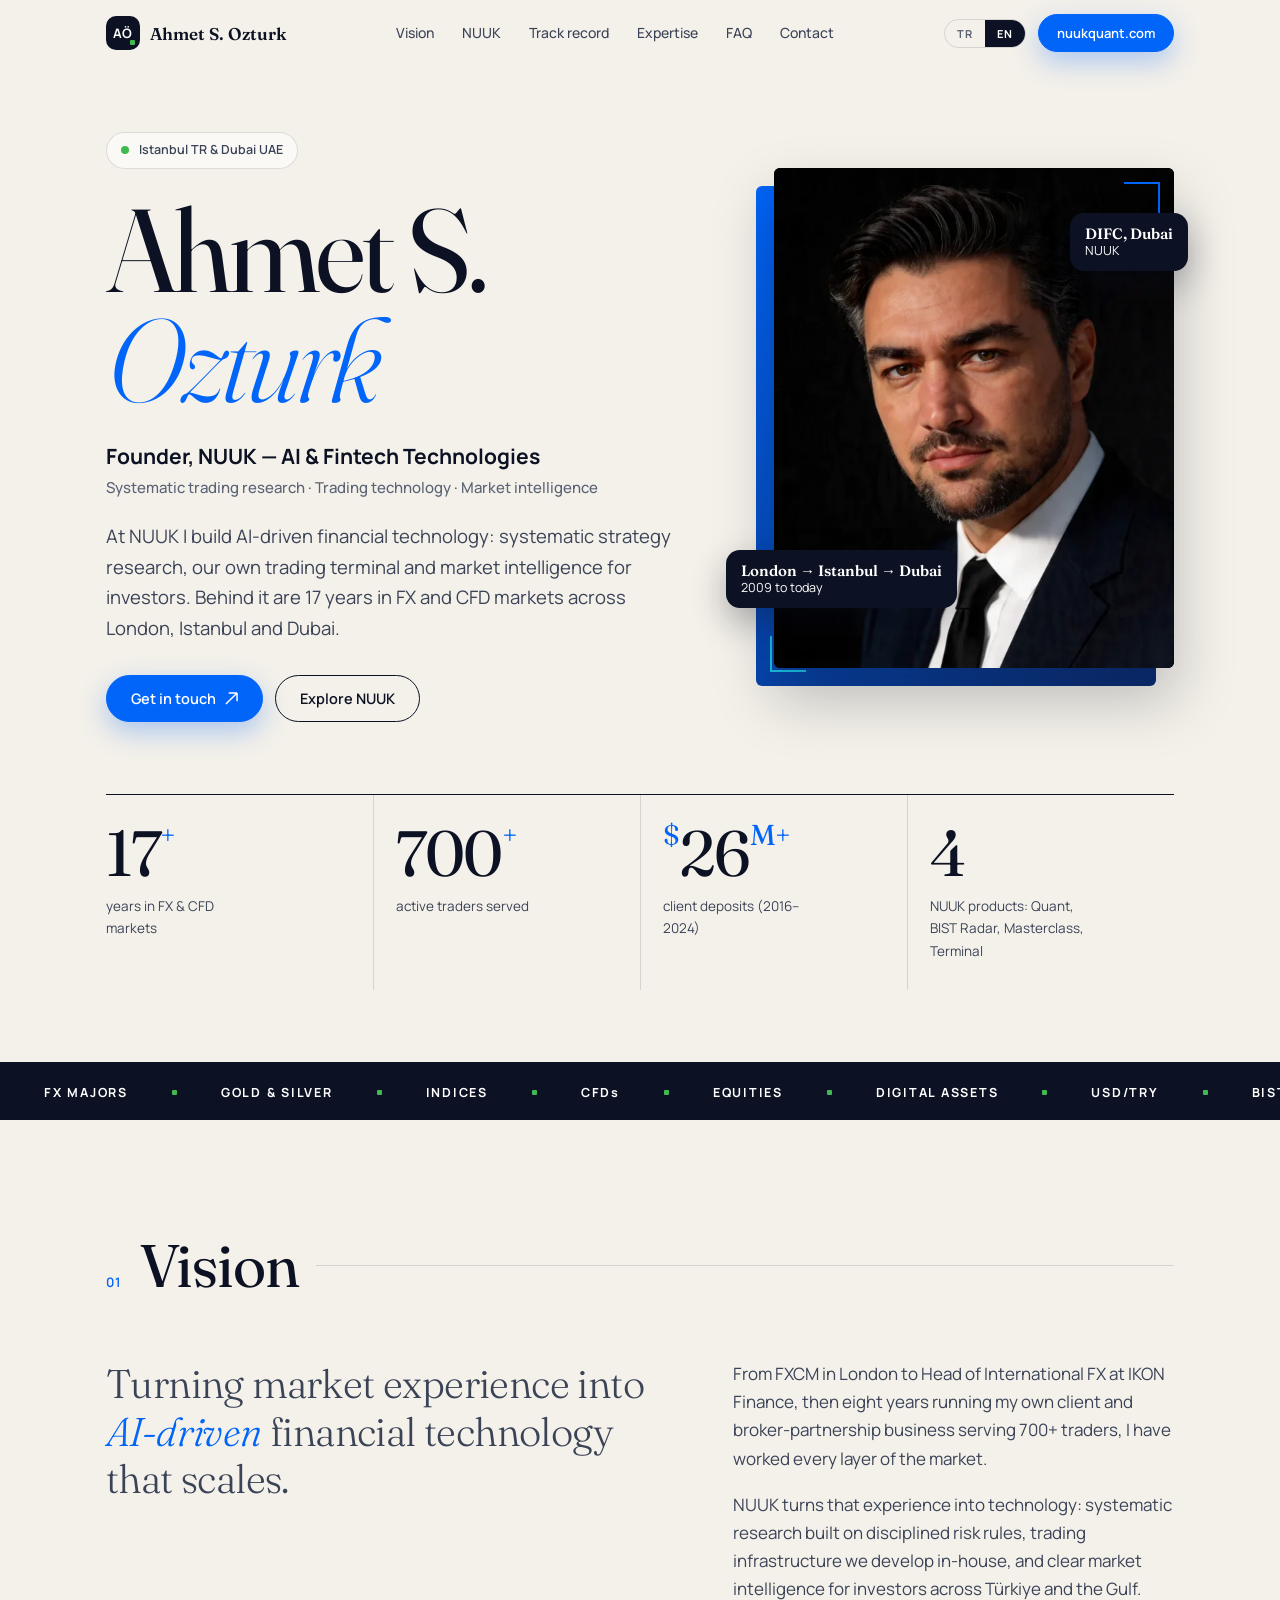
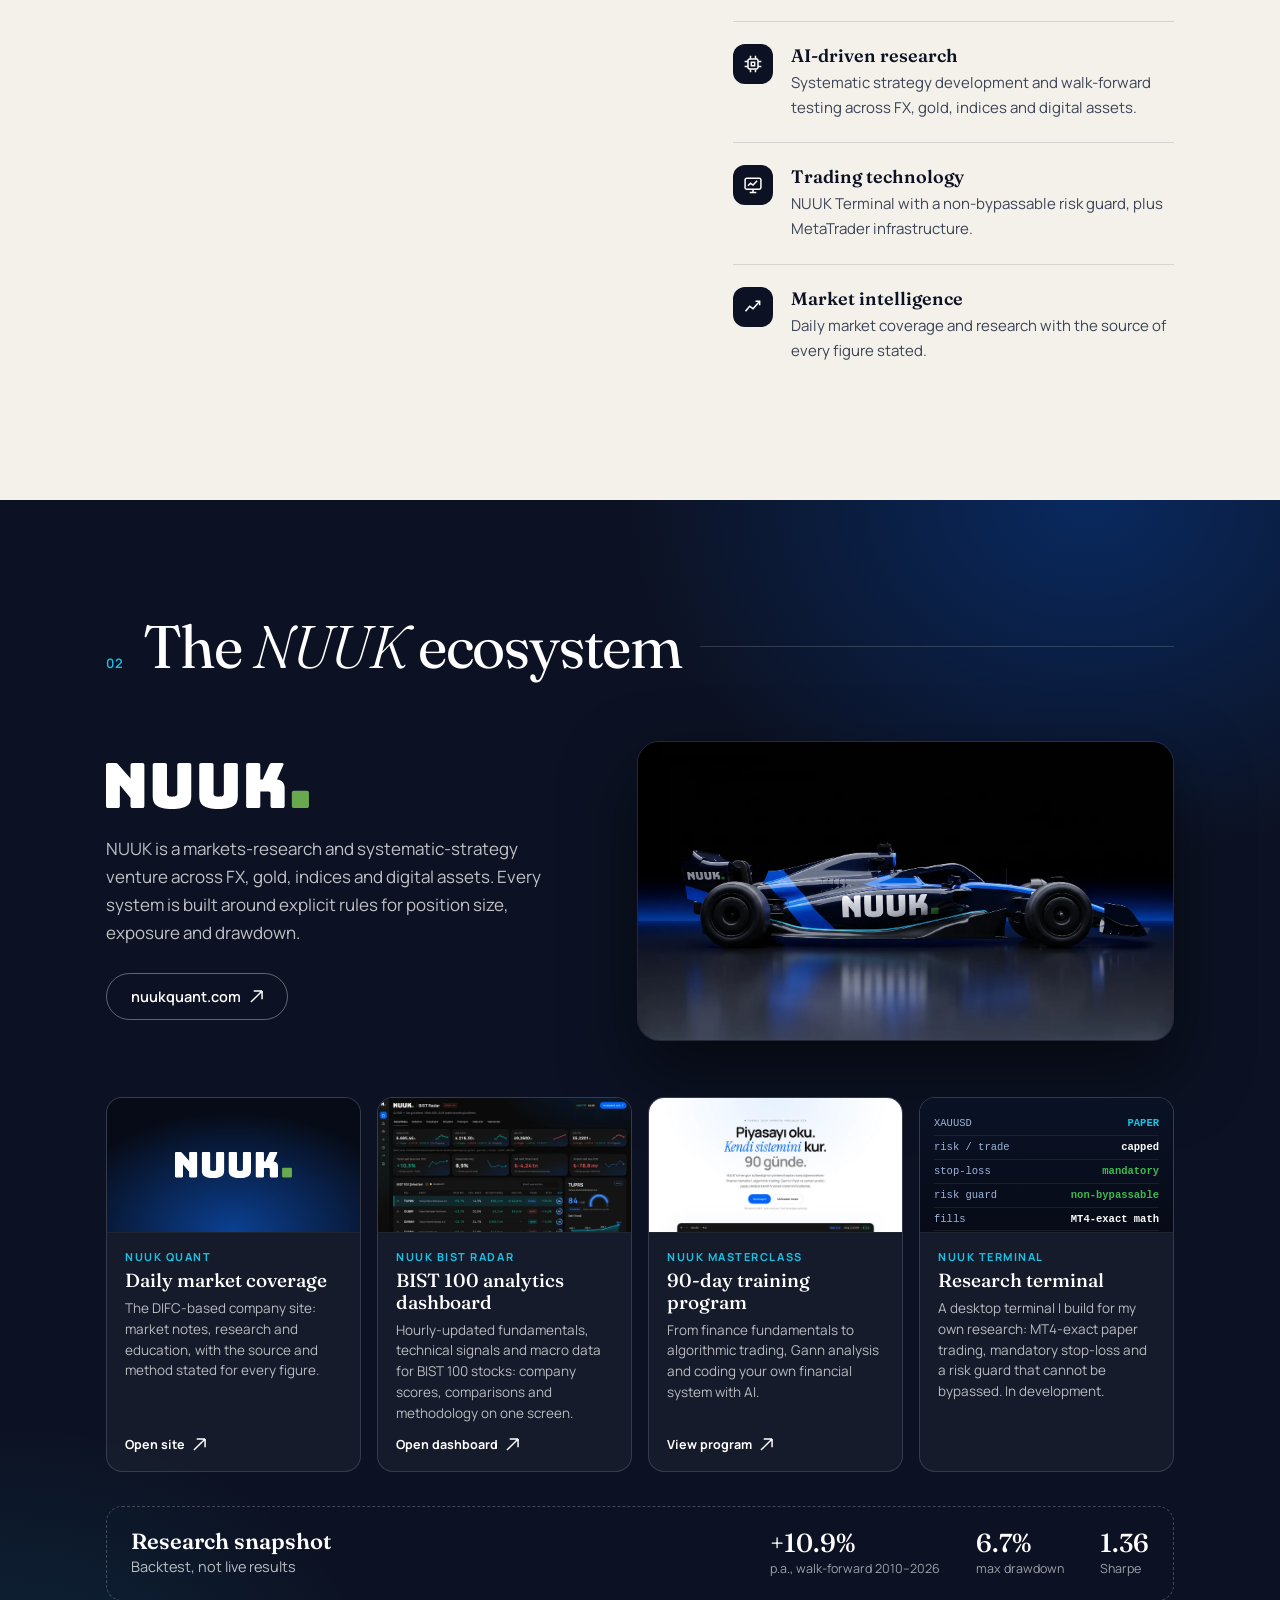
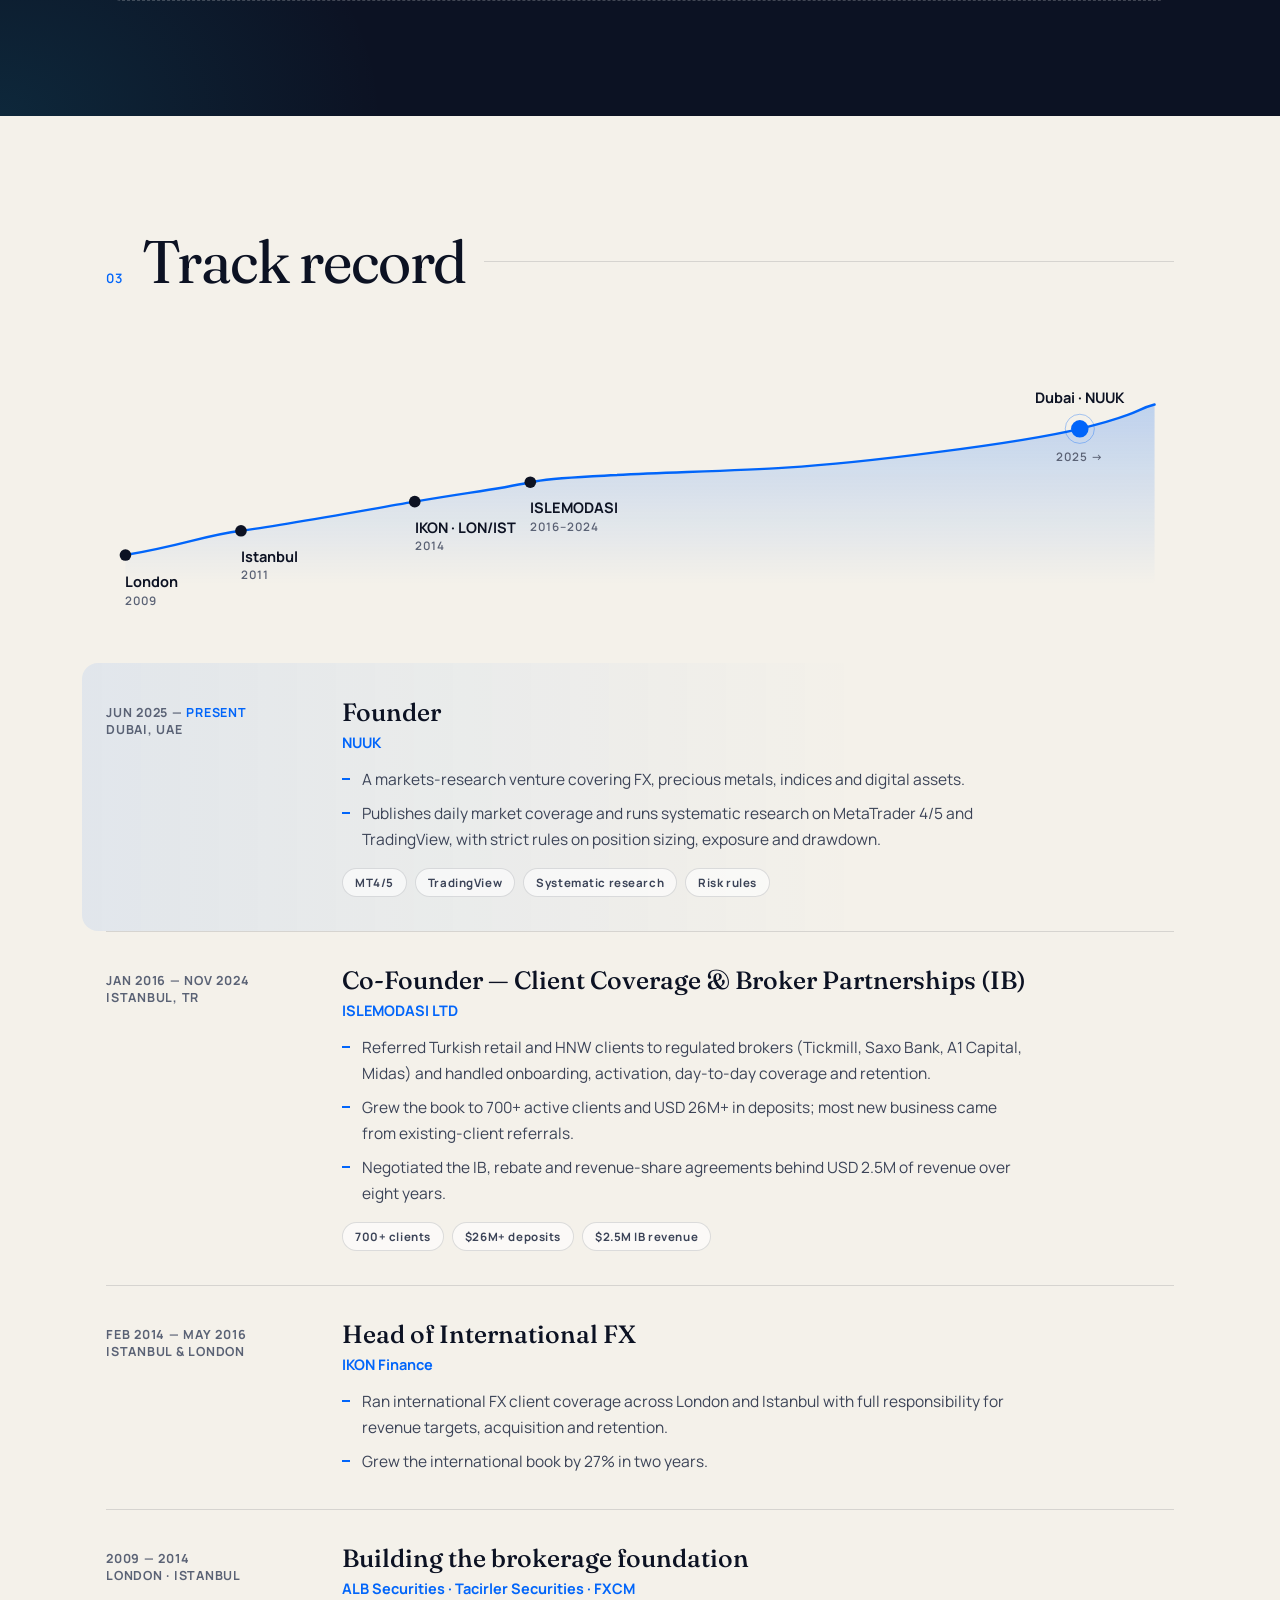
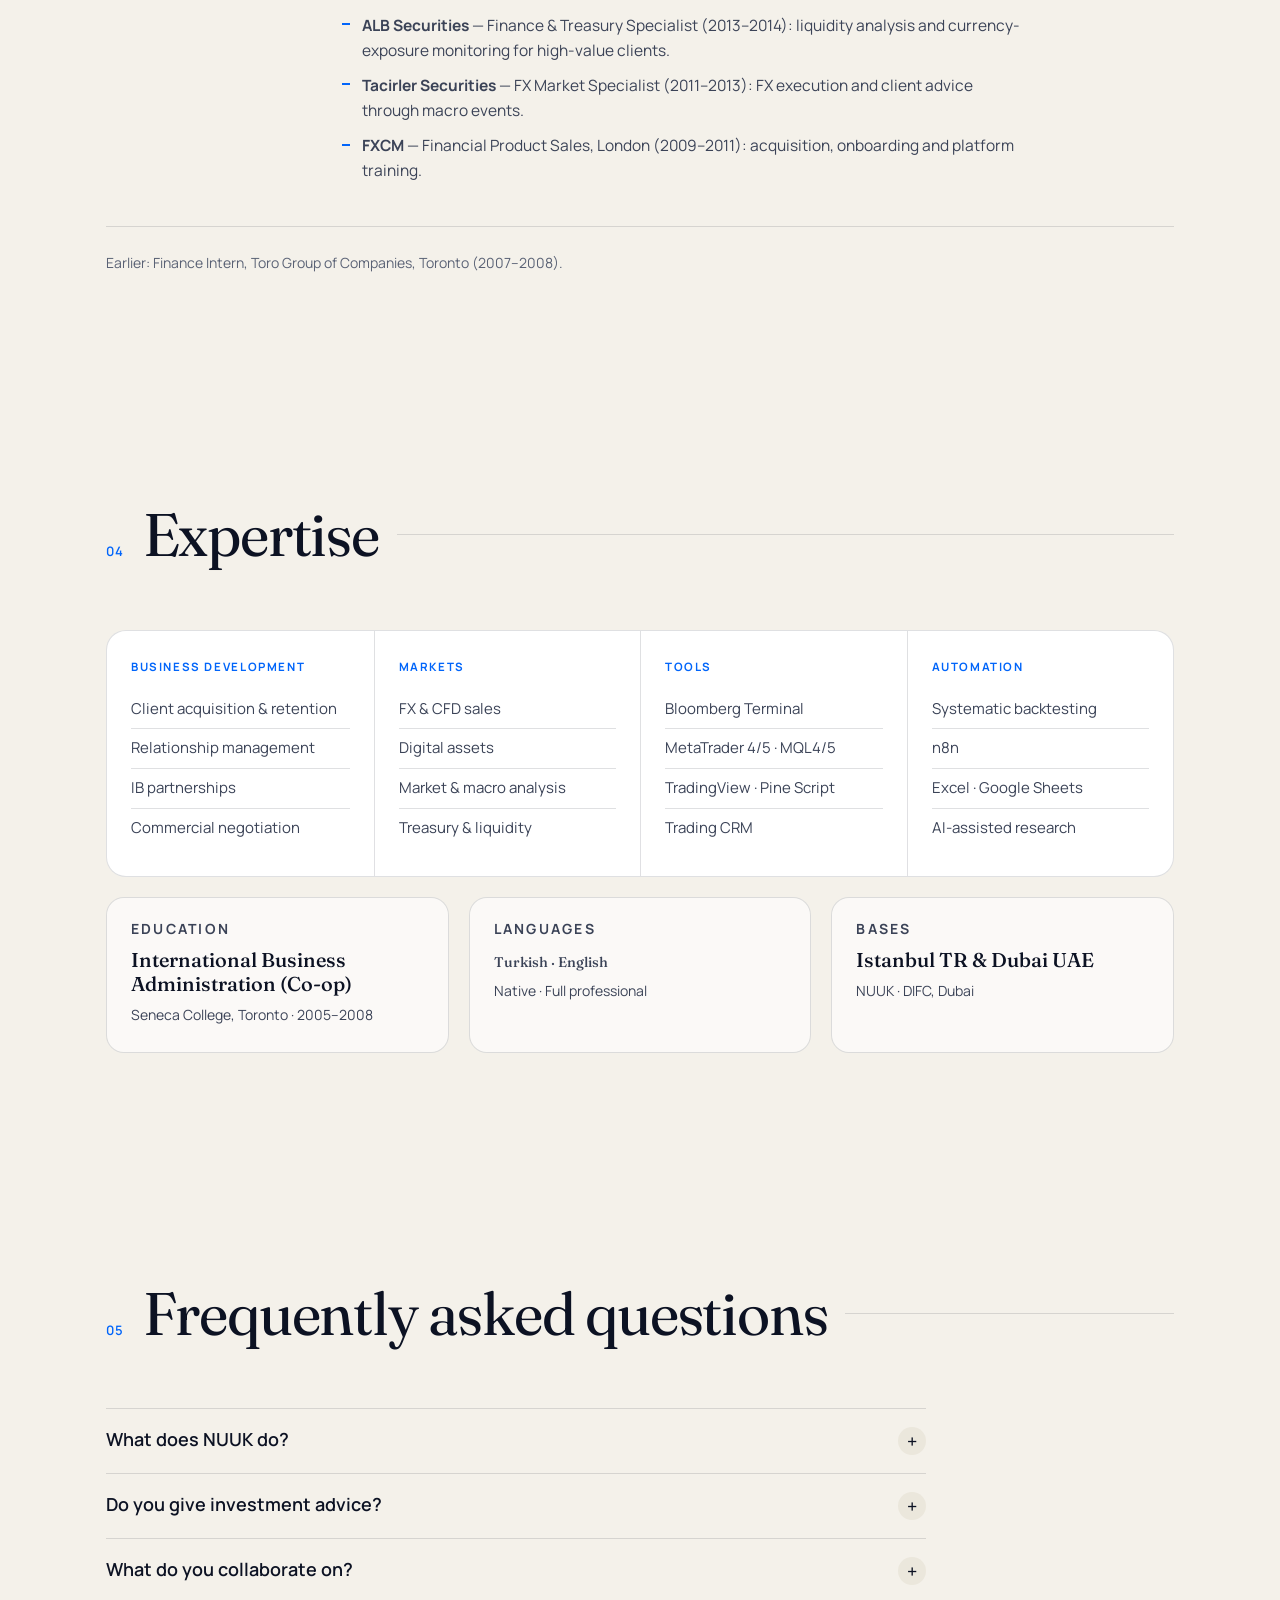
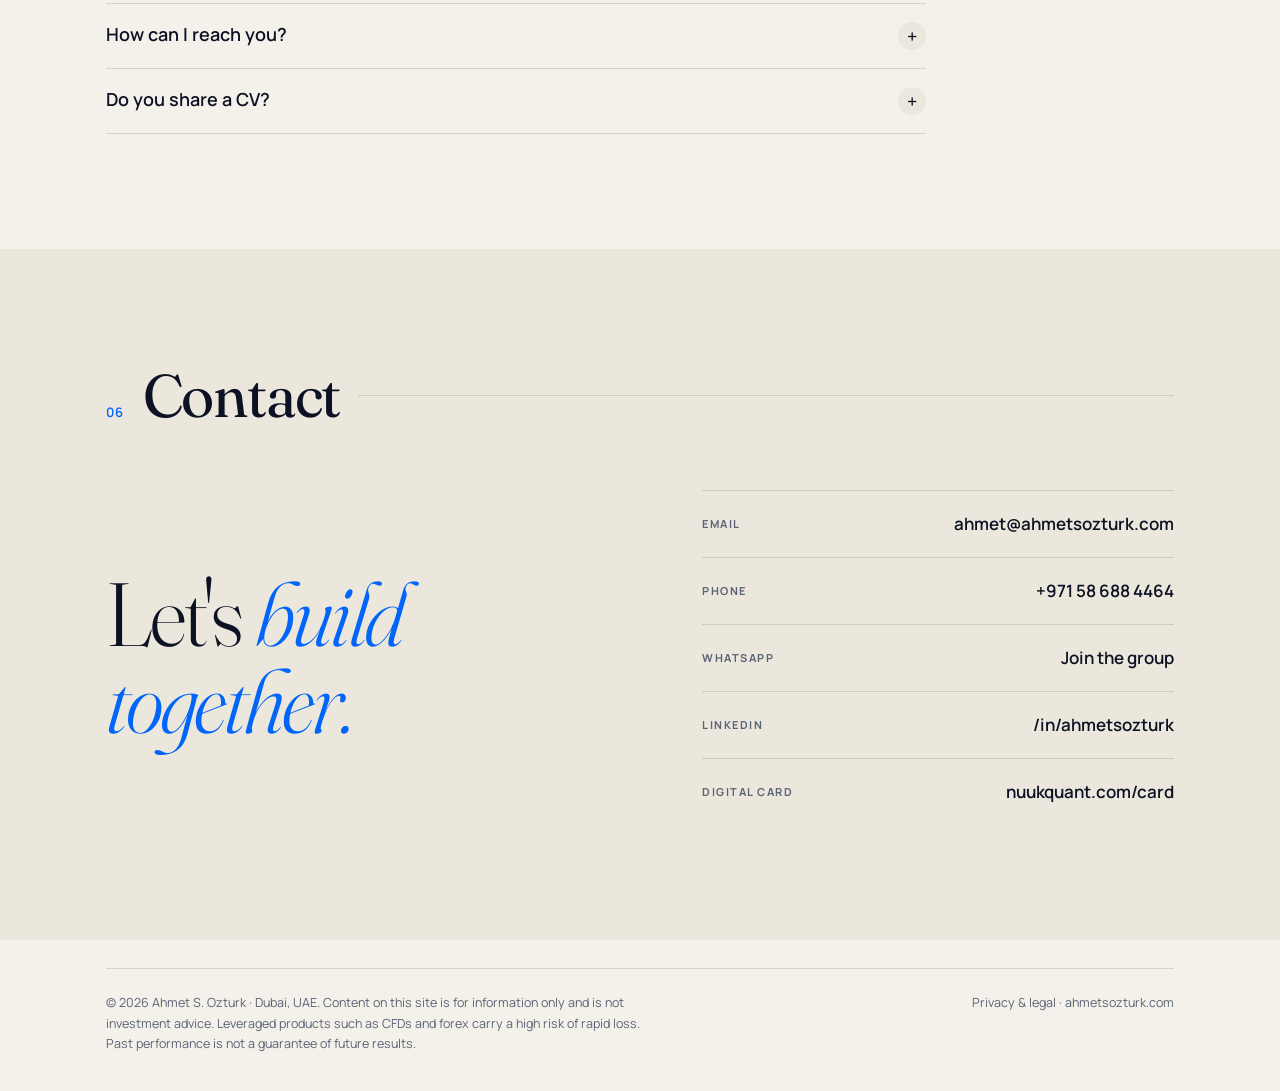
==== commit b3ec1e1e: "feat: add NUUK Masterclass to the NUUK ecosystem Co-Authored-By: Claude Opus 5.5 <noreply@anthropic." ====
--- a/index.html
+++ b/index.html
@@ -85,7 +85,7 @@
       <div class="stat"><div class="n"><span data-count="17">17</span><sup>+</sup></div><div class="l"><span data-tr>yıl FX ve CFD piyasalarında</span><span data-en>years in FX &amp; CFD markets</span></div></div>
       <div class="stat"><div class="n"><span data-count="700">700</span><sup>+</sup></div><div class="l"><span data-tr>hizmet verilen aktif trader</span><span data-en>active traders served</span></div></div>
       <div class="stat"><div class="n"><sup>$</sup><span data-count="26">26</span><sup>M+</sup></div><div class="l"><span data-tr>müşteri yatırımı (2016–2024)</span><span data-en>client deposits (2016–2024)</span></div></div>
-      <div class="stat"><div class="n"><span data-count="3">3</span></div><div class="l"><span data-tr>NUUK ürünü: Quant, BIST Radar, Terminal</span><span data-en>NUUK products: Quant, BIST Radar, Terminal</span></div></div>
+      <div class="stat"><div class="n"><span data-count="4">4</span></div><div class="l"><span data-tr>NUUK ürünü: Quant, BIST Radar, Masterclass, Terminal</span><span data-en>NUUK products: Quant, BIST Radar, Masterclass, Terminal</span></div></div>
     </div>
   </div>
   <div class="ticker" aria-hidden="true" style="margin-top:72px"><div class="ticker-in">
@@ -132,6 +132,10 @@
       <a class="vcard rv" href="https://bist.nuukquant.com/" target="_blank" rel="noopener">
         <div class="vmedia"><img src="assets/img/nuuk-bist-radar.webp" alt="NUUK BIST Radar dashboard" width="1200" height="711" loading="lazy"></div>
         <div class="vbody"><span class="k">NUUK BIST Radar</span><h3><span data-tr>BIST 100 analiz panosu</span><span data-en>BIST 100 analytics dashboard</span></h3><p><span data-tr>BIST 100 hisseleri için saatlik güncellenen temel analiz, teknik sinyal ve makro pano: şirket skorları, karşılaştırma ve metodoloji tek ekranda.</span><span data-en>Hourly-updated fundamentals, technical signals and macro data for BIST 100 stocks: company scores, comparisons and methodology on one screen.</span></p><span class="go"><span data-tr>Panoyu aç</span><span data-en>Open dashboard</span> <svg width="13" height="13" viewBox="0 0 14 14" fill="none" aria-hidden="true"><path d="M1 13L13 1M13 1H4M13 1V10" stroke="currentColor" stroke-width="1.6"/></svg></span></div>
+      </a>
+      <a class="vcard rv" href="https://www.nuukquant.com/masterclass/" target="_blank" rel="noopener">
+        <div class="vmedia"><img src="assets/img/nuuk-masterclass.webp" alt="NUUK Masterclass sayfası" width="1200" height="711" loading="lazy"></div>
+        <div class="vbody"><span class="k">NUUK Masterclass</span><h3><span data-tr>90 günlük program</span><span data-en>90-day training program</span></h3><p><span data-tr>Finansın temellerinden algoritmik trading’e, Gann analizinden yapay zekâyla kendi finansal sistemini kodlamaya.</span><span data-en>From finance fundamentals to algorithmic trading, Gann analysis and coding your own financial system with AI.</span></p><span class="go"><span data-tr>Programı incele</span><span data-en>View program</span> <svg width="13" height="13" viewBox="0 0 14 14" fill="none" aria-hidden="true"><path d="M1 13L13 1M13 1H4M13 1V10" stroke="currentColor" stroke-width="1.6"/></svg></span></div>
       </a>
       <div class="vcard rv">
         <div class="vmedia"><div class="term" aria-hidden="true">
--- a/assets/css/site.css
+++ b/assets/css/site.css
@@ -136,18 +136,19 @@
 .nuuk-hero p{color:rgb(255 255 255 / .74);max-width:52ch;margin-bottom:26px}
 .car{border-radius:22px;overflow:hidden;box-shadow:0 30px 70px rgb(0 0 0 / .5);border:1px solid rgb(255 255 255 / .1)}
 .car img{width:100%;height:auto}
-.vgrid{display:grid;grid-template-columns:repeat(3,1fr);gap:20px}
-.vcard{border:1px solid rgb(255 255 255 / .14);border-radius:20px;background:rgb(255 255 255 / .04);overflow:hidden;display:flex;flex-direction:column;transition:transform .35s var(--ease),border-color .3s,background .3s}
-.vcard:hover{transform:translateY(-6px);border-color:var(--cyan);background:rgb(255 255 255 / .07)}
-.vmedia{aspect-ratio:16/9.5;background:#070b17;border-bottom:1px solid rgb(255 255 255 / .1);overflow:hidden;position:relative}
+.vgrid{display:grid;grid-template-columns:repeat(4,1fr);gap:16px}
+@media(max-width:1100px){.vgrid{grid-template-columns:repeat(2,1fr)}}
+.vcard{border:1px solid rgb(255 255 255 / .14);border-radius:16px;background:rgb(255 255 255 / .04);overflow:hidden;display:flex;flex-direction:column;transition:transform .35s var(--ease),border-color .3s,background .3s}
+.vcard:hover{transform:translateY(-4px);border-color:var(--cyan);background:rgb(255 255 255 / .07)}
+.vmedia{aspect-ratio:16/8.5;background:#070b17;border-bottom:1px solid rgb(255 255 255 / .1);overflow:hidden;position:relative}
 .vmedia img{width:100%;height:100%;object-fit:cover;object-position:top}
-.vbody{padding:24px;display:flex;flex-direction:column;flex:1}
-.vbody .k{font:700 11px var(--sans);letter-spacing:.14em;text-transform:uppercase;color:var(--cyan);margin-bottom:10px}
-.vbody h3{font:500 24px/1.1 var(--serif);margin-bottom:10px}
-.vbody p{color:rgb(255 255 255 / .7);font-size:15px;flex:1}
-.vbody .go{margin-top:18px;font:700 13px var(--sans);display:inline-flex;gap:8px;align-items:center;color:#fff}
+.vbody{padding:16px 18px 18px;display:flex;flex-direction:column;flex:1}
+.vbody .k{font:700 11px var(--sans);letter-spacing:.14em;text-transform:uppercase;color:var(--cyan);margin-bottom:6px}
+.vbody h3{font:500 19px/1.15 var(--serif);margin-bottom:6px}
+.vbody p{color:rgb(255 255 255 / .7);font-size:13.5px;line-height:1.55;flex:1}
+.vbody .go{margin-top:12px;font:700 12.5px var(--sans);display:inline-flex;gap:8px;align-items:center;color:#fff}
 .vcard:hover .go{color:var(--cyan)}
-.term{padding:18px;font:500 11.5px/1.7 ui-monospace,Menlo,monospace;color:#9fb3d9;height:100%;background:linear-gradient(180deg,#0a1226,#070b17)}
+.term{padding:14px;font:500 10.5px/1.6 ui-monospace,Menlo,monospace;color:#9fb3d9;height:100%;background:linear-gradient(180deg,#0a1226,#070b17)}
 .term .r{display:flex;justify-content:space-between;border-bottom:1px solid rgb(255 255 255 / .07);padding:3px 0}
 .term b{color:#fff;font-weight:600}.term .ok{color:var(--green)}.term .cy{color:var(--cyan)}
 .note{margin-top:34px;padding:20px 24px;border:1px dashed rgb(255 255 255 / .22);border-radius:16px;display:grid;grid-template-columns:auto 1fr;gap:20px;align-items:center;color:rgb(255 255 255 / .72);font-size:14.5px}
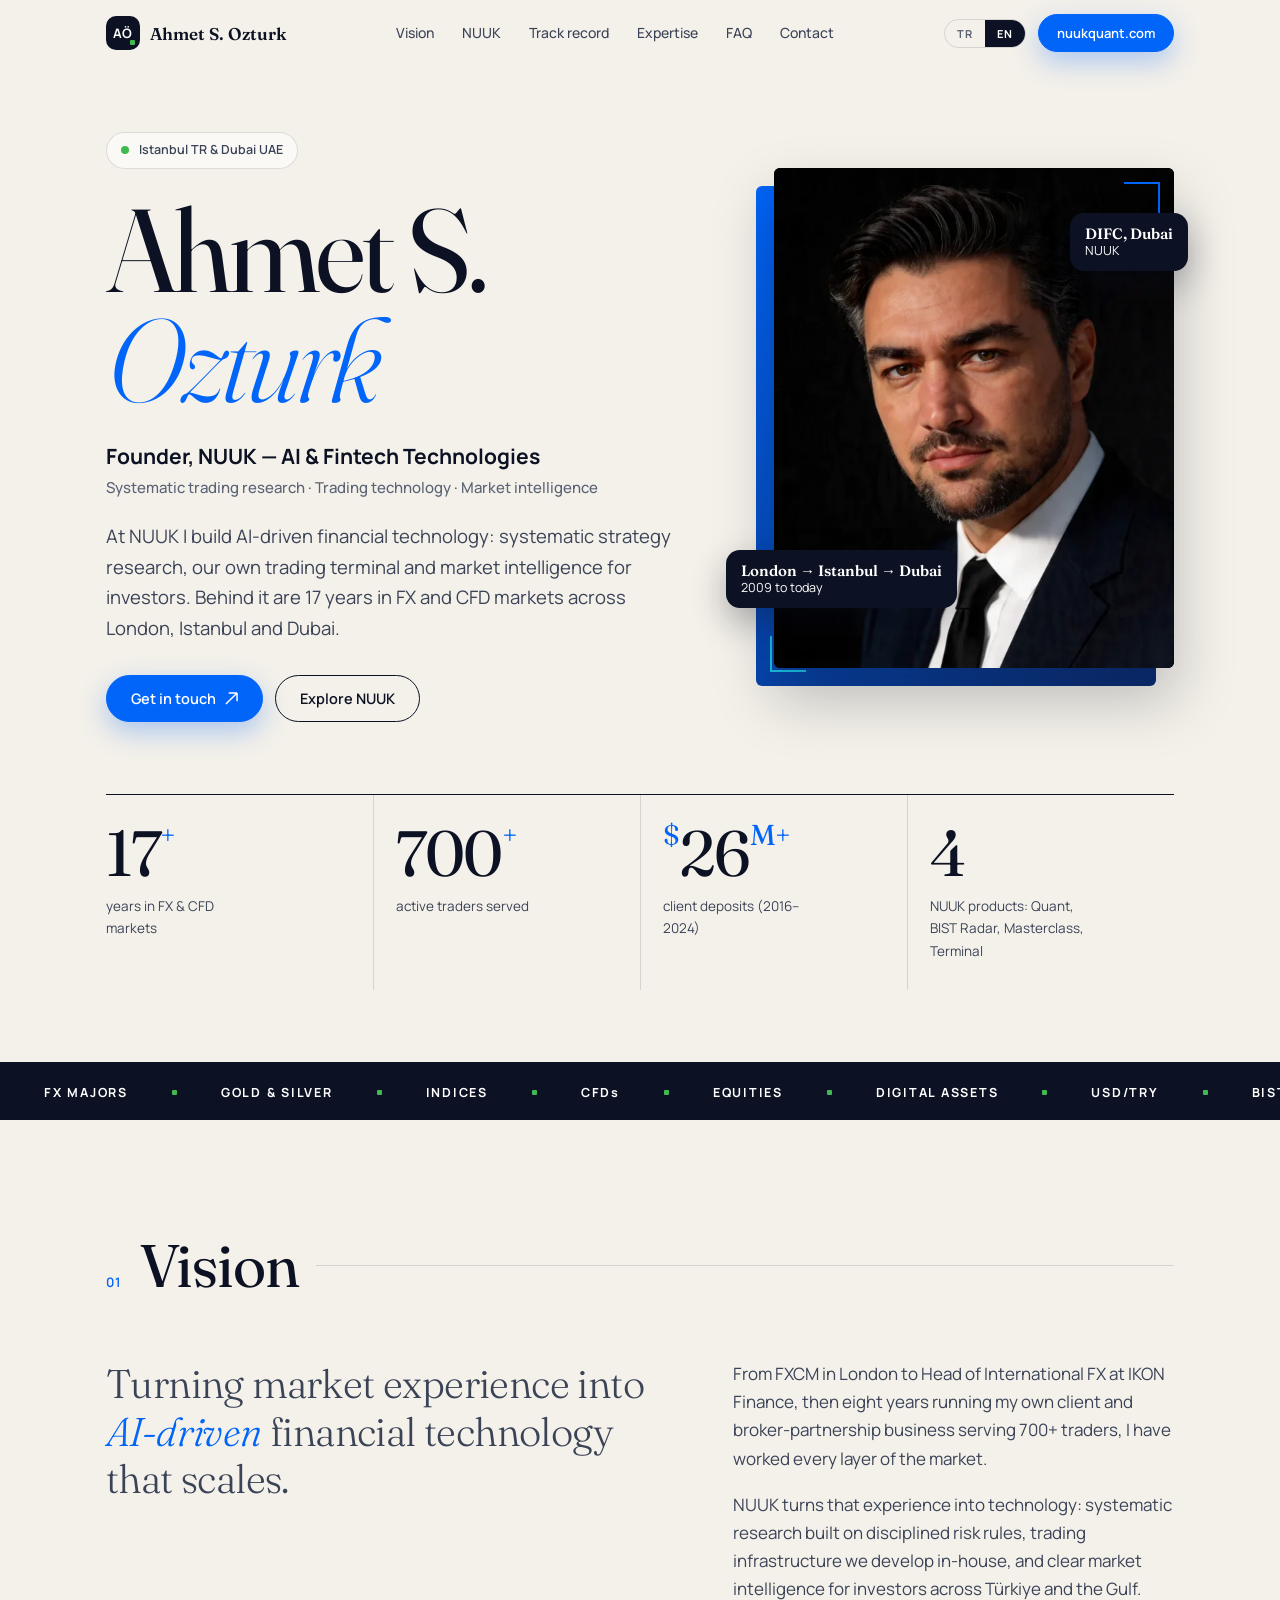
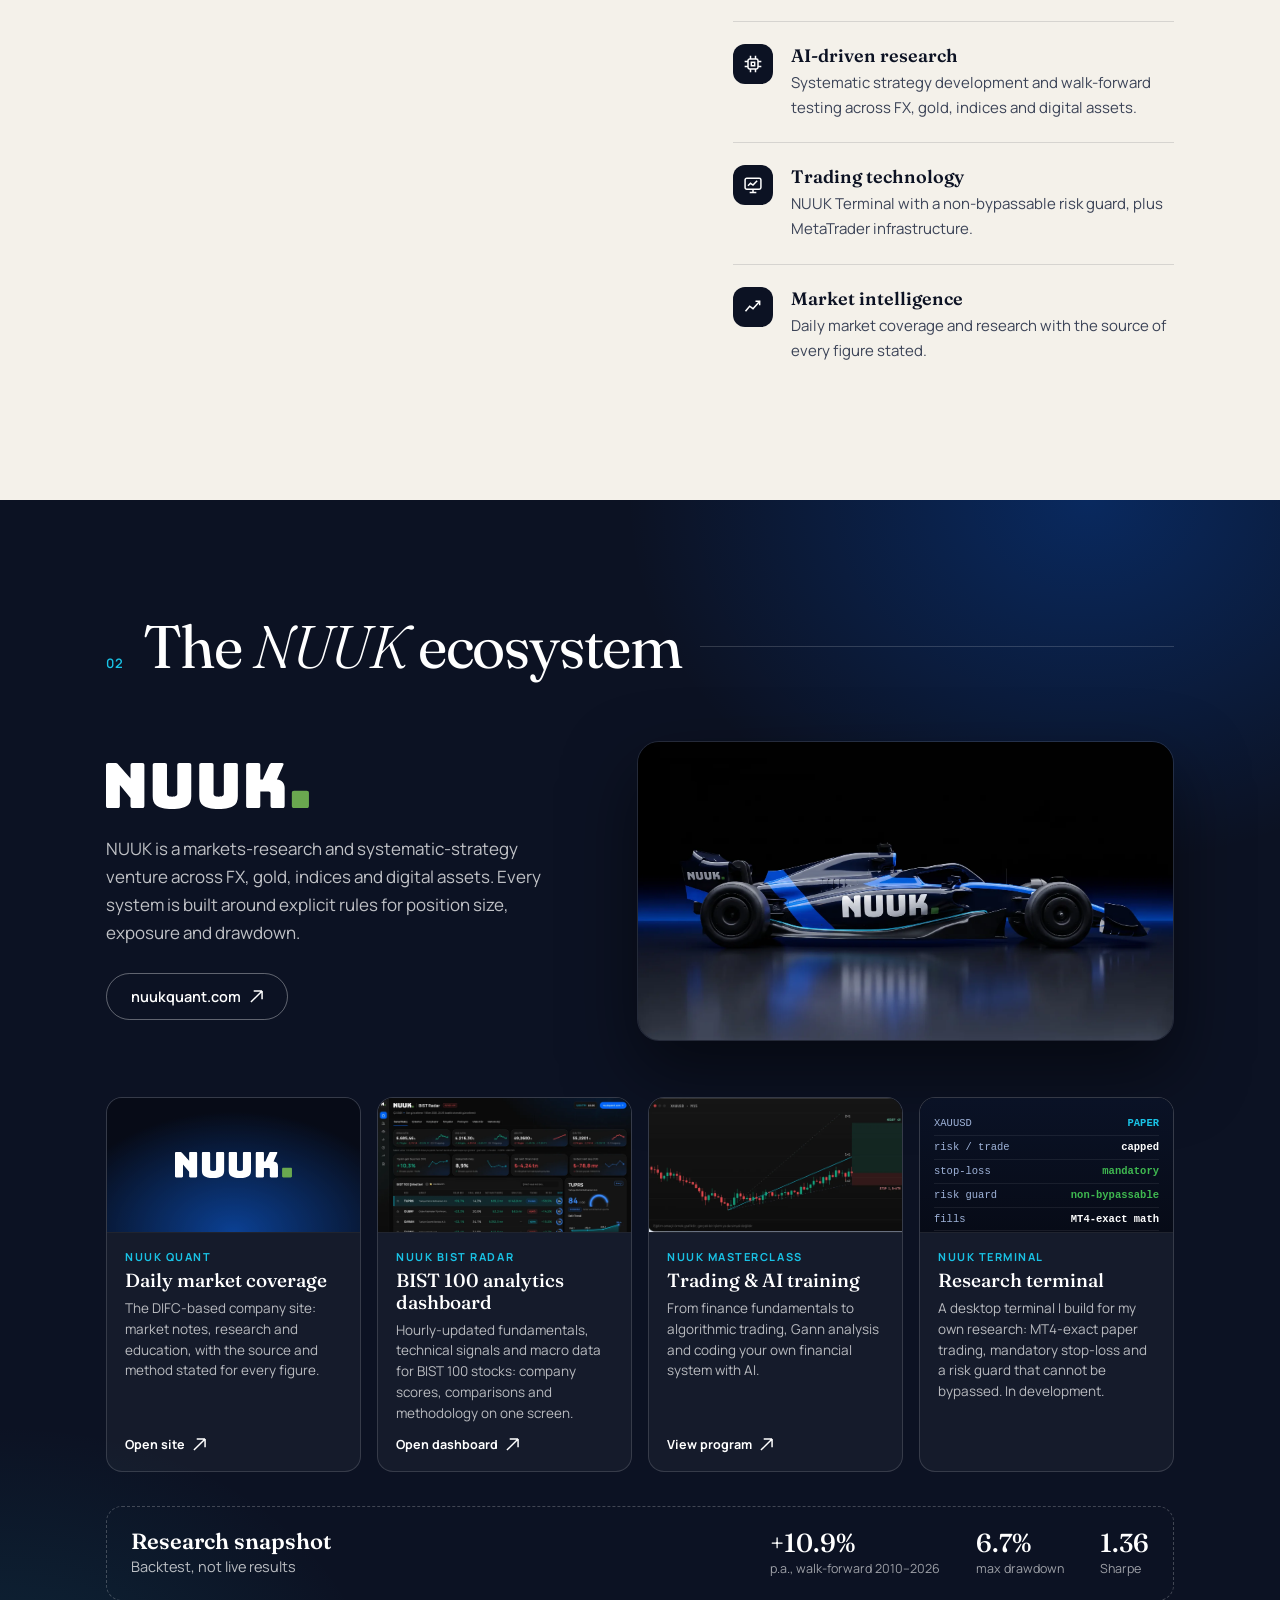
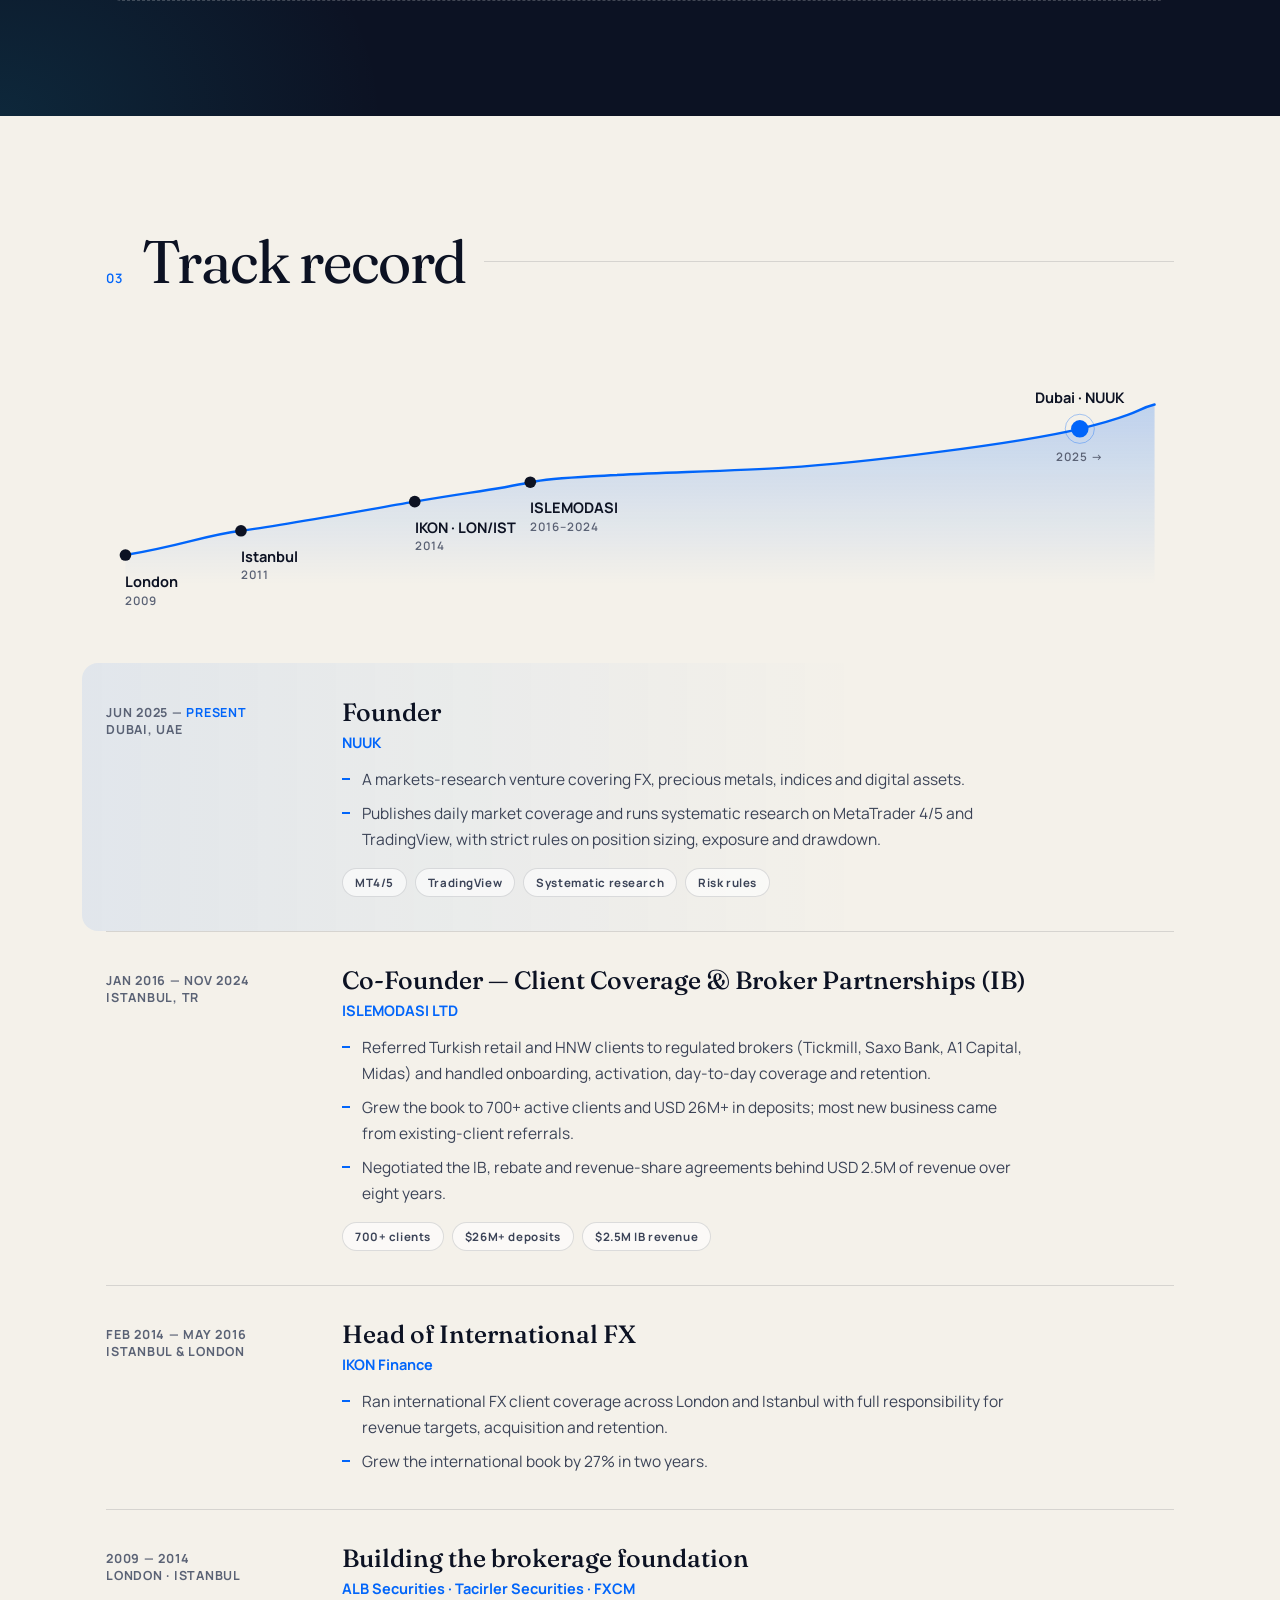
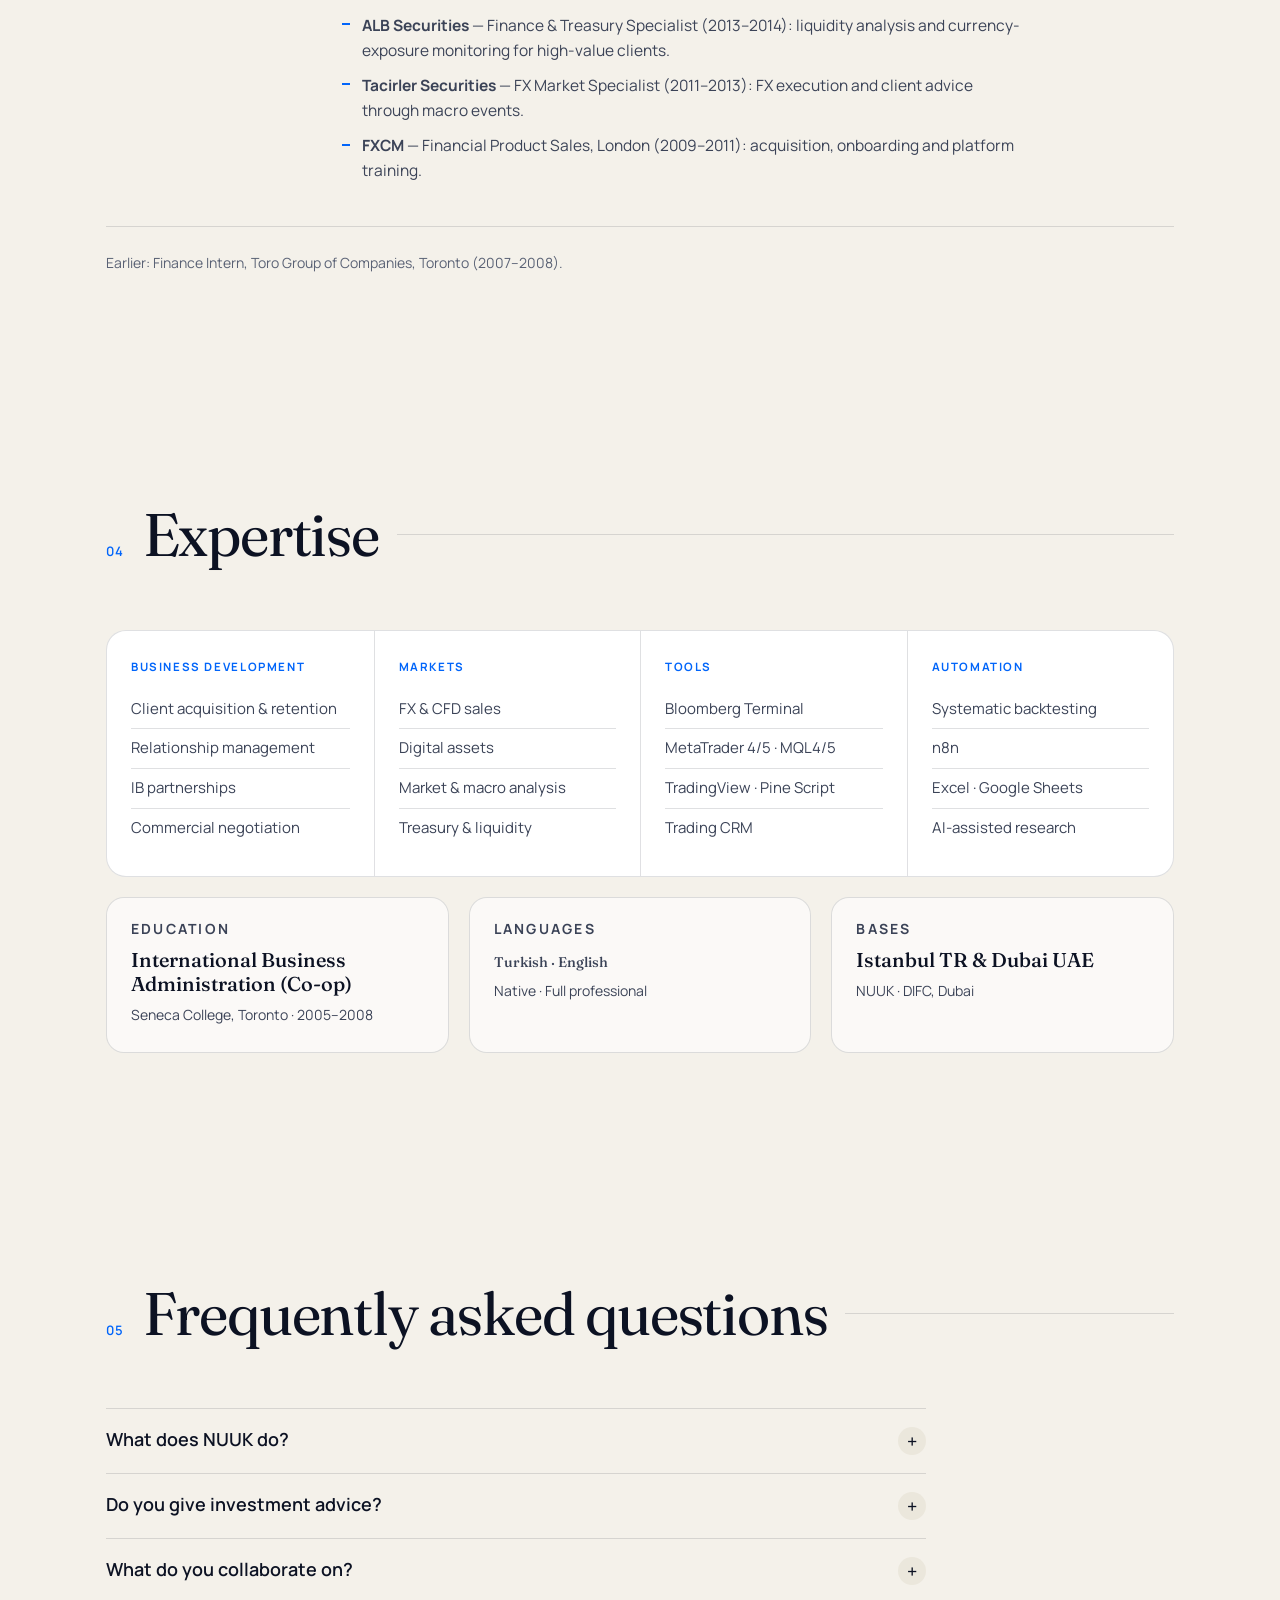
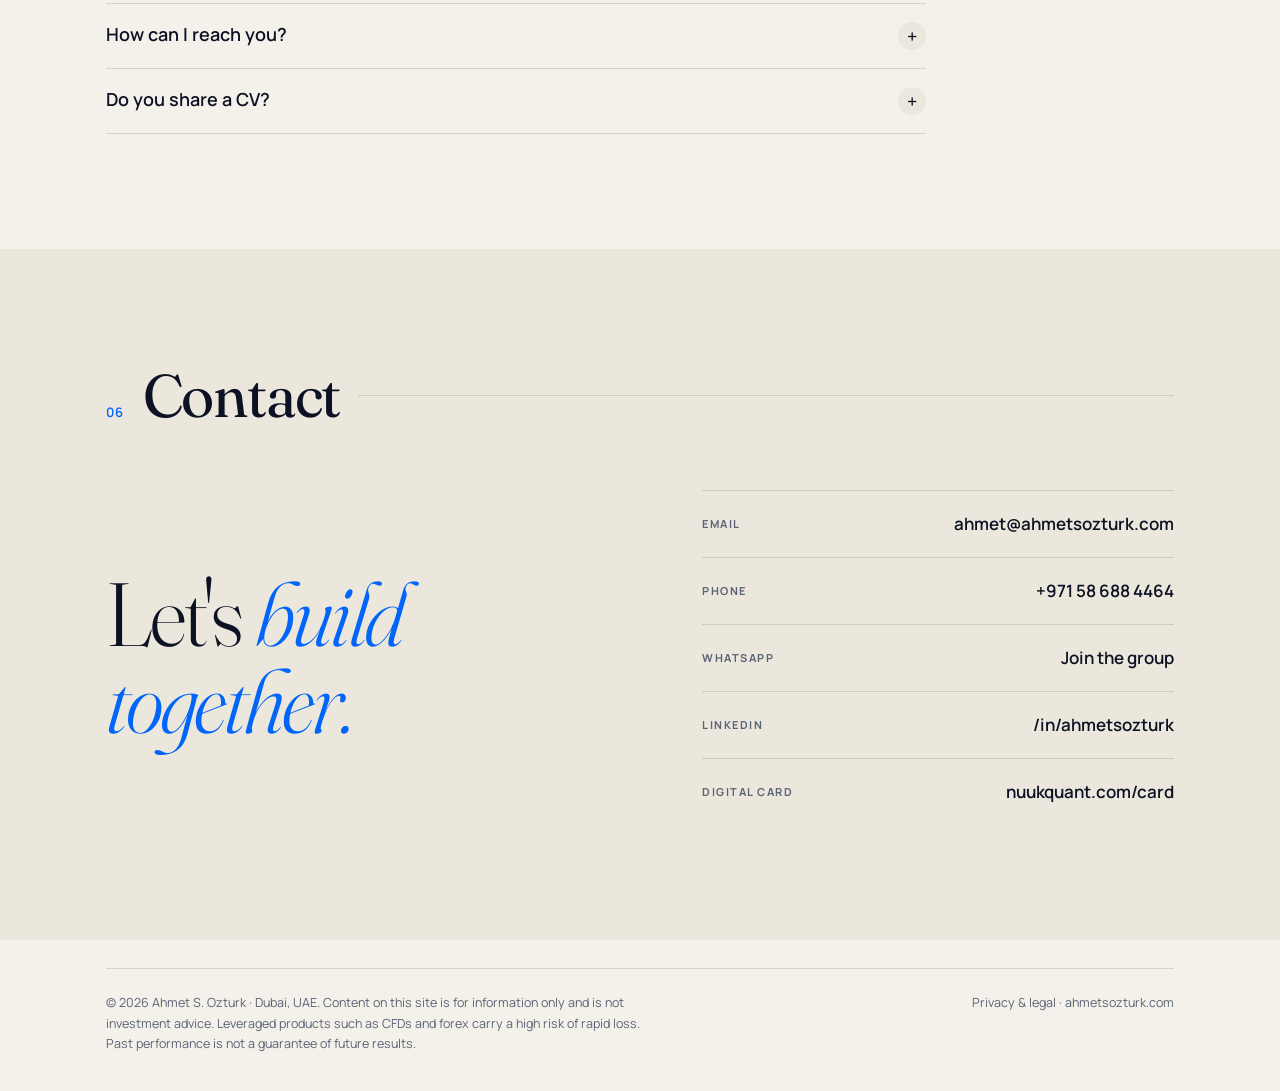
==== commit 3d135745: "chore: drop 90-day wording from the Masterclass card Co-Authored-By: Claude Opus 5.5 <noreply@anthro" ====
--- a/index.html
+++ b/index.html
@@ -134,8 +134,8 @@
         <div class="vbody"><span class="k">NUUK BIST Radar</span><h3><span data-tr>BIST 100 analiz panosu</span><span data-en>BIST 100 analytics dashboard</span></h3><p><span data-tr>BIST 100 hisseleri için saatlik güncellenen temel analiz, teknik sinyal ve makro pano: şirket skorları, karşılaştırma ve metodoloji tek ekranda.</span><span data-en>Hourly-updated fundamentals, technical signals and macro data for BIST 100 stocks: company scores, comparisons and methodology on one screen.</span></p><span class="go"><span data-tr>Panoyu aç</span><span data-en>Open dashboard</span> <svg width="13" height="13" viewBox="0 0 14 14" fill="none" aria-hidden="true"><path d="M1 13L13 1M13 1H4M13 1V10" stroke="currentColor" stroke-width="1.6"/></svg></span></div>
       </a>
       <a class="vcard rv" href="https://www.nuukquant.com/masterclass/" target="_blank" rel="noopener">
-        <div class="vmedia"><img src="assets/img/nuuk-masterclass.webp" alt="NUUK Masterclass sayfası" width="1200" height="711" loading="lazy"></div>
-        <div class="vbody"><span class="k">NUUK Masterclass</span><h3><span data-tr>90 günlük program</span><span data-en>90-day training program</span></h3><p><span data-tr>Finansın temellerinden algoritmik trading’e, Gann analizinden yapay zekâyla kendi finansal sistemini kodlamaya.</span><span data-en>From finance fundamentals to algorithmic trading, Gann analysis and coding your own financial system with AI.</span></p><span class="go"><span data-tr>Programı incele</span><span data-en>View program</span> <svg width="13" height="13" viewBox="0 0 14 14" fill="none" aria-hidden="true"><path d="M1 13L13 1M13 1H4M13 1V10" stroke="currentColor" stroke-width="1.6"/></svg></span></div>
+        <div class="vmedia"><img src="assets/img/nuuk-masterclass.webp" alt="NUUK Masterclass örnek grafik paneli" width="1200" height="629" loading="lazy"></div>
+        <div class="vbody"><span class="k">NUUK Masterclass</span><h3><span data-tr>Trading ve AI eğitimi</span><span data-en>Trading &amp; AI training</span></h3><p><span data-tr>Finansın temellerinden algoritmik trading’e, Gann analizinden yapay zekâyla kendi finansal sistemini kodlamaya.</span><span data-en>From finance fundamentals to algorithmic trading, Gann analysis and coding your own financial system with AI.</span></p><span class="go"><span data-tr>Programı incele</span><span data-en>View program</span> <svg width="13" height="13" viewBox="0 0 14 14" fill="none" aria-hidden="true"><path d="M1 13L13 1M13 1H4M13 1V10" stroke="currentColor" stroke-width="1.6"/></svg></span></div>
       </a>
       <div class="vcard rv">
         <div class="vmedia"><div class="term" aria-hidden="true">
